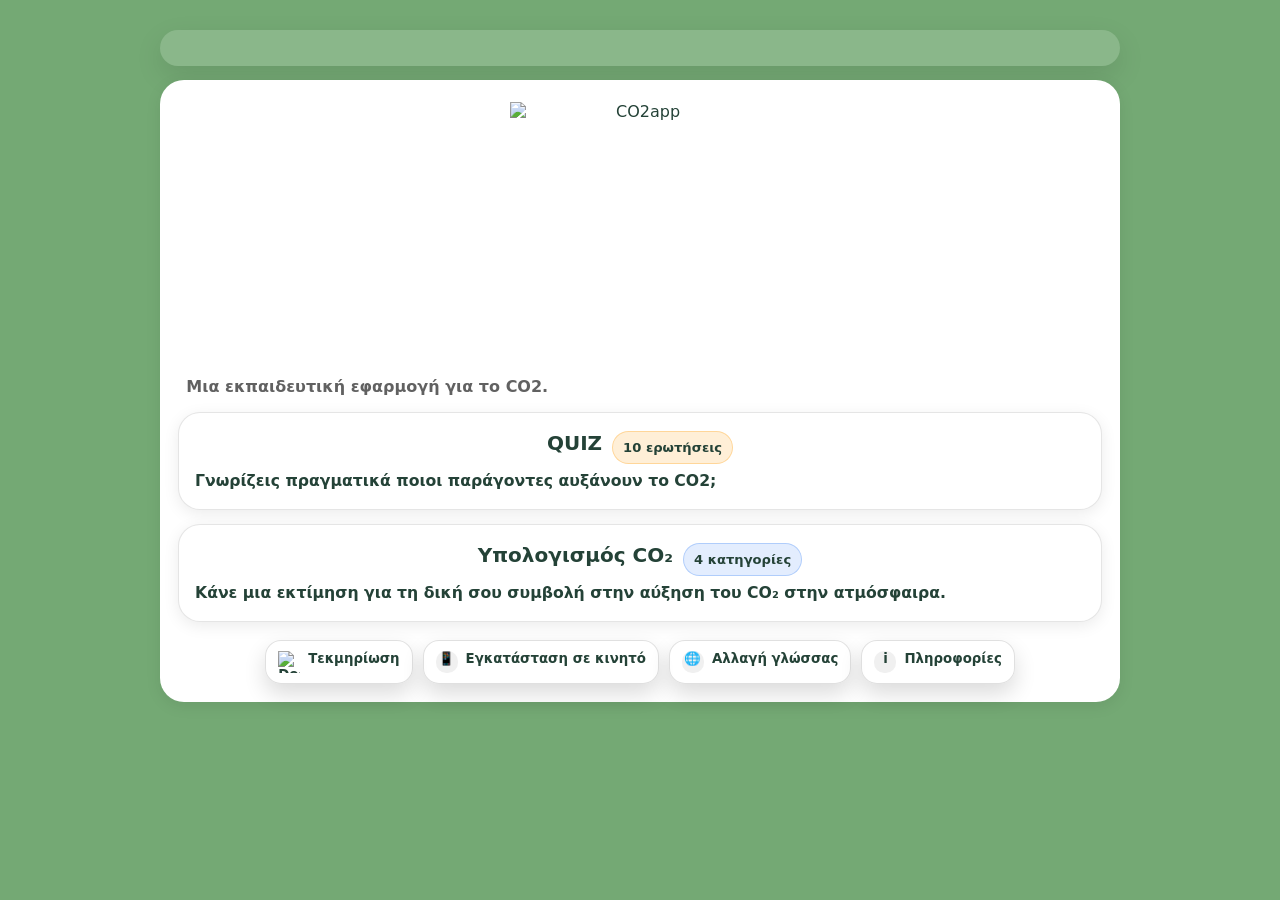
==== index.html @ b7e85bab "v2.16" ====
<!DOCTYPE html>

<html lang="el">
<head>
<meta charset="utf-8"/>
<meta content="width=device-width, initial-scale=1" name="viewport"/>
<title>CO2-app</title>
<link href="./manifest.webmanifest" rel="manifest"/>
<meta content="#74a974" name="theme-color"/>
<meta content="yes" name="apple-mobile-web-app-capable"/>
<link href="./assets/icons/icon-192.png" rel="apple-touch-icon"/>
<link href="./styles.css?v=16" rel="stylesheet"/>
</head>
<body class="homeNoDrawer">
<div class="container">
<div class="panel" id="mainPanel"><div style="height:12px"></div></div>
<div class="card homeCard centerCard"><div class="homeLogo"><img alt="CO2app" height="260" id="appLogo" src="./assets/logo.png" style="width:min(70vw,260px);max-width:260px;height:auto;display:block;margin:0 auto;" width="260"/></div><div class="homeDesc" id="homeDesc"></div><button class="homePrimary" id="btnQuiz"><div class="homePrimaryTitle"><span id="homeQuizTitle"></span><span class="badge orange" id="homeQuizBadge"></span></div><div class="homePrimarySub" id="homeQuizSub"></div></button><button class="homePrimary" id="btnFoot"><div class="homePrimaryTitle"><span id="homeFootTitle"></span><span class="badge blue" id="homeFootBadge"></span></div><div class="homePrimarySub" id="homeFootSub"></div></button><div class="homeChips"><button class="homeChip" id="chipDocs"><img alt="Docs" class="homeChipIconImg" height="22" src="./assets/ui/bookN.png" style="width:22px;height:22px;display:block;" width="22"/><span id="chipDocsText"></span></button><button class="homeChip" id="chipInstall"><span class="homeChipIcon">📱</span><span id="chipInstallText"></span></button><button class="homeChip" id="chipLang"><span class="homeChipIcon">🌐</span><span id="chipLangText"></span></button><button class="homeChip" id="chipAbout"><span class="homeChipIcon">i</span><span id="chipAboutText"></span></button></div></div>
</div>
<script src="./js/common.js?v=16"></script>
<script src="./js/menu.js?v=16"></script>
<script>
  const lang = getLang();

  const T = {
    el: {
      desc: "Μια εκπαιδευτική εφαρμογή για το CO2.",
      quizTitle: "QUIZ",
      quizSub: "Γνωρίζεις πραγματικά ποιοι παράγοντες αυξάνουν το CO2;",
      quizBadge: "10 ερωτήσεις",
      footTitle: "Υπολογισμός CO₂",
      footSub: "Κάνε μια εκτίμηση για τη δική σου συμβολή στην αύξηση του CO₂ στην ατμόσφαιρα.",
      footBadge: "4 κατηγορίες",
      docs: "Τεκμηρίωση",
      lang: "Αλλαγή γλώσσας",
      about: "Πληροφορίες",
      install: "Εγκατάσταση σε κινητό"
    },
    en: {
      desc: "An educational app about CO₂ and climate, featuring a knowledge quiz and a carbon footprint calculator.",
      quizTitle: "QUIZ",
      quizSub: "Do you really know what rising CO₂ means and how it affects the climate?",
      quizBadge: "10 questions",
      footTitle: "CO₂ Calculator",
      footSub: "Estimate your own contribution to the rise of CO₂ in the atmosphere.",
      footBadge: "4 categories",
      docs: "Documentation",
      lang: "Switch language",
      about: "About",
      install: "Install on phone"
    }
  }[lang];

  document.getElementById("homeDesc").textContent = T.desc;
  document.getElementById("homeQuizTitle").textContent = T.quizTitle;
  document.getElementById("homeQuizSub").textContent = T.quizSub;
  document.getElementById("homeQuizBadge").textContent = T.quizBadge;

  document.getElementById("homeFootTitle").textContent = T.footTitle;
  document.getElementById("homeFootSub").textContent = T.footSub;
  document.getElementById("homeFootBadge").textContent = T.footBadge;

  document.getElementById("chipDocsText").textContent = T.docs;
  document.getElementById("chipInstallText").textContent = T.install;
  document.getElementById("chipLangText").textContent = T.lang;
  document.getElementById("chipAboutText").textContent = T.about;

  document.getElementById("btnQuiz").addEventListener("click", ()=>go("./pages/quiz.html"));
  document.getElementById("btnFoot").addEventListener("click", ()=>go("./pages/footprint.html"));

  document.getElementById("chipDocs").addEventListener("click", ()=>go("./pages/info.html"));
  document.getElementById("chipInstall").addEventListener("click", ()=>go("./pages/install.html"));
  document.getElementById("chipAbout").addEventListener("click", ()=>go("./pages/about.html"));
  document.getElementById("chipLang").addEventListener("click", ()=>{
    const next = (lang === "el") ? "en" : "el";
    setLang(next);
    location.reload();
  });

  if ("serviceWorker" in navigator) {
    window.addEventListener("load", () => navigator.serviceWorker.register("./service-worker.js"));
  }
</script>
<div aria-hidden="true" class="drawerBackdrop" id="drawerBackdrop"></div>
<nav aria-hidden="true" class="drawer" id="drawer">
<div class="drawerHeader">
<div class="drawerTitle">CO2app</div>
<button aria-label="Close menu" class="iconBtn" id="drawerClose">×</button>
</div>
<div class="drawerSection" id="drawerNav"></div>
<div class="drawerSection" id="drawerLang"></div>
</nav>
</body>
</html>
---- styles.css ----
@font-face{
  font-family:"Comfortaa";
  src:url("./assets/fonts/Comfortaa-SemiBold.ttf") format("truetype");
  font-weight:600;
  font-style:normal;
}
@font-face{
  font-family:"Comfortaa";
  src:url("./assets/fonts/Comfortaa-Bold.ttf") format("truetype");
  font-weight:700;
  font-style:normal;
}
:root{
  --bg:#74a974;
  --bg-dark:#5e9b67;
  --card:#ffffff;
  --text:#244237;
  --muted:#5a6b62;
  --shadow: 0 4px 16px rgba(0,0,0,.08);
  --radius:24px;
  --btn:#ffffff;
  --btnText:#244237;
  --btnShadow: 0 2px 10px rgba(0,0,0,.12);
  --accent:#2f4a31;
  --accent2:#f59e0b;
  --accent3:#3b82f6;
  --accent4:#ef4444;
  --danger: var(--accent4);
}

*{box-sizing:border-box}
html,body{height:100%;margin:0}
body{
  margin:0;
  font-family: system-ui, -apple-system, Segoe UI, Roboto, Arial, sans-serif;
  background: var(--bg);
  color: var(--text);
}

a{color:inherit}
.container{
  width: 100%;
  margin: 0 auto;
  min-height:100%;
  display:flex;
  flex-direction:column;
  align-items:stretch;
  padding: 18px 14px 22px;
  gap: 14px;
}

.topbar{
  width:100%;
  max-width: 980px;
  margin: 0 auto;
  display:flex;
  align-items:stretch;
  justify-content:center;
  padding: 6px 4px;
}

.iconBtn{
  border:none;
  background: rgba(255,255,255,.85);
  width:44px;
  height:44px;
  border-radius: 14px;
  box-shadow: var(--btnShadow);
  display:flex;
  align-items:center;
  justify-content:center;
  cursor:pointer;
}

.card{
  width:100%;
  max-width: 980px;
  margin: 0 auto;
  background: var(--card);
  border-radius: var(--radius);
  box-shadow: var(--shadow);
  padding: 16px 16px;
}

.centerCard{
  display:flex;
  flex-direction:column;
  align-items:stretch;
  gap:14px;
}

.logoBox{
  width: 78%;
  max-width: 360px;
  background:#fff;
  border-radius: 18px;
  padding: 14px;
  display:flex;
  justify-content:center;
  align-items:stretch;
}

.logoBox img{width:100%; height:auto; display:block}

.bigBtn{
  width: 92%;
  max-width: 980px;
  border:none;
  background: #f2f2f2;
  color: var(--text);
  border-radius: 18px;
  padding: 20px 18px;
  font-size: 1.22rem;
  font-weight: 900;
  letter-spacing: .6px;
  box-shadow: var(--btnShadow);
  cursor:pointer;
  text-transform: uppercase;
  min-height: 72px;
}

.bottomRow{
  width:100%;
  max-width: 980px;
  margin: 0 auto;
  display:flex;
  justify-content:center;
  gap: 10px;
  margin-top: 6px;
  margin-left: auto;
  margin-right: auto;
}

.pillBtn{
  border:none;
  background: rgba(255,255,255,.85);
  color: var(--text);
  border-radius: 14px;
  padding: 10px 14px;
  box-shadow: var(--btnShadow);
  cursor:pointer;
  min-width: 60px;
  font-weight: 600;
}

.pillBtn.active{
  background: rgba(47,74,49,.15);
  outline: 2px solid rgba(47,74,49,.25);
}

.statsBar{
  width:100%;
  max-width: 980px;
  margin: 0 auto;
  display:flex;
  justify-content:center;
  gap: 10px;
  padding: 10px 16px;
  background: rgba(255,255,255,.85);
  border-radius: 14px;
  box-shadow: var(--shadow);
  font-size: 1.05rem;
}

.questionText{
  font-size: 1.15rem;
  font-weight: 700;
  margin: 0 0 10px 0;
}

.optionText{
  font-size: 1.06rem;
  line-height: 1.35;
  margin: 10px 0;
  white-space: pre-wrap;
}

.hint{
  margin-top: 8px;
  color: var(--muted);
  font-style: italic;
  font-size: .95rem;
}

.choicesRow{
  width:100%;
  max-width: 980px;
  margin: 0 auto;
  display:flex;
  justify-content:center;
  gap: 14px;
  margin-top: 4px;
  margin-left: auto;
  margin-right: auto;
}

.choicesRow .choiceBtn{
  width: 92px;
  flex: 0 0 auto;
  padding: 12px 0;
  margin-top: 0;
  text-align:center;
}


.choiceBtn{
  width: 78px;
  height: 54px;
  border:none;
  background: rgba(255,255,255,.85);
  border-radius: 14px;
  box-shadow: var(--btnShadow);
  font-size: 1.2rem;
  font-weight: 800;
  cursor:pointer;
}

.modalBackdrop{
  position:fixed;
  inset:0;
  background: rgba(0,0,0,.25);
  display:none;
  align-items:stretch;
  justify-content:center;
  padding: 18px;
}

.modal{
  width: min(560px, 96vw);
  background: #fff;
  border-radius: 22px;
  box-shadow: 0 12px 40px rgba(0,0,0,.25);
  padding: 16px;
}

.modal h3{margin:0 0 8px 0}
.modal .explain{
  max-height: 55vh;
  overflow:auto;
  white-space: pre-wrap;
  line-height: 1.35;
  color: var(--text);
}
.modal .modalActions{
  display:flex;
  justify-content:center;
  margin-top: 10px;
}

.formGrid{
  display:grid;
  grid-template-columns: 1fr;
  gap: 12px;
}

.field{
  display:flex;
  flex-direction:column;
  gap: 6px;
}

label{font-weight: 700}
select, input[type="number"], input[type="range"]{
  width: 100%;
  padding: 10px 12px;
  border-radius: 14px;
  border: 1px solid rgba(0,0,0,.15);
  font-size: 1rem;
  background:#fff;
}

.rangeRow{
  display:flex;
  align-items:stretch;
  gap: 10px;
}

.rangeValue{
  min-width: 64px;
  text-align:right;
  font-variant-numeric: tabular-nums;
}

.kpiRow{
  display:flex;
  flex-wrap: wrap;
  gap: 12px;
  justify-content:center;
  margin-bottom: 12px;
}
.kpi{
  background:#f5f5f5;
  border-radius: 18px;
  box-shadow: var(--shadow);
  padding: 14px 18px;
  min-width: 160px;
  text-align:center;
}
.kpi.eu{border-bottom: 4px solid var(--accent)}
.kpi.user{border-bottom: 4px solid var(--accent2)}
.kpiLabel{color:#666; font-weight:700}
.kpiValue{font-size: 2.1rem; font-weight: 900}
.small{color:#666; font-size: .95rem}

.chartRow{
  display:flex;
  gap:12px;
  flex-wrap: wrap;
  justify-content:space-around;
}
.chartBox{
  width: 32%;
  min-width: 160px;
  background:#fff;
  border-radius: 18px;
  box-shadow: var(--shadow);
  padding: 12px;
}
@media (max-width: 900px){
  .chartBox{width: 48%;}
}
@media (max-width: 600px){
  .chartRow{flex-direction:column;}
  .chartBox{width:100%; min-width:0;}
}

.legend{
  margin-top:10px;
  display:flex;
  flex-direction:column;
  gap: 6px;
}
.legendItem{display:flex; align-items:stretch; gap:8px; font-size:.98rem}
.swatch{width:14px; height:14px; border-radius:4px;}


/* ===== Update 2: Side drawer menu ===== */
.panel{
  width:100%;
  max-width: 560px;
  background: rgba(255,255,255,.16);
  border-radius: 26px;
  padding: 10px 10px 14px;
  box-shadow: 0 10px 28px rgba(0,0,0,.10);
}

.topbarSpacer{ width:44px; height:44px; }

.hamburger{
  display:block;
  width: 18px;
  height: 12px;
  position: relative;
}
.hamburger::before,
.hamburger::after,
.hamburger span{
  content:"";
  position:absolute;
  left:0;
  right:0;
  height:2px;
  background: rgba(36,66,55,.85);
  border-radius:2px;
}
.hamburger::before{top:0}
.hamburger span{top:5px}
.hamburger::after{bottom:0}

.drawerBackdrop{
  position: fixed;
  inset: 0;
  background: rgba(0,0,0,.30);
  display:none;
  z-index: 999;
}

.drawer{
  position: fixed;
  top: 0;
  left: 0;
  height: 100%;
  width: min(320px, 88vw);
  background: #ffffff;
  box-shadow: 14px 0 40px rgba(0,0,0,.22);
  transform: translateX(-105%);
  transition: transform .22s ease;
  z-index: 1000;
  padding: 12px;
  display:flex;
  flex-direction:column;
  gap: 12px;
}

.drawer.open{
  transform: translateX(0);
}

.drawerHeader{
  display:flex;
  align-items:stretch;
  justify-content:center;
  gap: 10px;
}

.drawerTitle{
  font-size: 1.15rem;
  font-weight: 900;
  color: var(--text);
}

.drawerSection{
  display:flex;
  flex-direction:column;
  gap: 8px;
}

.drawerItem{
  display:flex;
  align-items:stretch;
  gap: 10px;
  padding: 10px 12px;
  border-radius: 14px;
  cursor:pointer;
  background: rgba(0,0,0,.03);
  user-select:none;
}

.drawerItem:hover{
  background: rgba(47,74,49,.10);
}

.drawerItem.active{
  background: rgba(47,74,49,.14);
  outline: 2px solid rgba(47,74,49,.18);
}

.drawerIcon{
  width: 28px;
  height: 28px;
  border-radius: 10px;
  background: rgba(47,74,49,.10);
  display:flex;
  align-items:stretch;
  justify-content:center;
  font-weight: 900;
  color: var(--accent);
  overflow:hidden;
}

.drawerIcon img{width:26px; height:26px; object-fit:contain; display:block;}
.drawerText{ font-weight: 800; color: var(--text); }

/* Quiz: avoid "choking" text inside buttons (especially restart / long lines) */
.choiceBtn{
  white-space: normal !important;
  line-height: 1.2;
  height: auto;
  min-height: 54px;
  padding-top: 14px;
  padding-bottom: 14px;
}

#opt1, #opt2, #opt3{
  white-space: normal;
}


/* Two items on the same line (stacks on small screens) */
.row2{display:flex; gap:12px; flex-wrap:wrap; align-items:flex-start;}
.row2 > .field{flex:1 1 260px;}
.row2 > .checkRow{min-width:0; flex:1 1 260px;}
/* Prevent selects/inputs from forcing overflow in flex rows */
.row2 .field{min-width:0;}

/* Category card header with KPI */
.cardHeader{display:flex; align-items:stretch; justify-content:space-between; gap:12px; margin:0 0 10px 0;}
.catKpi{background:#fff; border:1px solid rgba(49,78,78,.18); border-bottom:4px solid var(--accent); box-shadow: var(--shadow); border-radius:999px; padding:8px 12px; font-weight:800; font-size:1.05rem; white-space:nowrap;}

/* Horizontal carousel (mobile) */
.cardsCarousel{display:block;}
.cardsCarousel > .card{margin-bottom:18px;}
.cardsCarousel > .card:last-child{margin-bottom:0;}

@media (max-width: 700px){
  .cardsCarousel{display:flex; gap:14px; overflow-x:auto; scroll-snap-type:x mandatory; scroll-padding:14px; -webkit-overflow-scrolling:touch; padding:0 14px 4px;}
  .cardsCarousel > .card{flex:0 0 calc(100% - 28px); max-width:calc(100% - 28px); scroll-snap-align:start;}
  /* Hide desktop top navigation buttons on phones, keep stepper */
  .footNavRow{display:none !important;}
  #mobileStepper{display:flex !important;}
  .row2{flex-wrap:wrap;}
  .row2 > .checkRow{width:100%; justify-content:flex-start; padding-bottom:0;}
}
.checkLine{display:flex; align-items:stretch; gap:10px; font-weight:700; padding:10px 12px; border:1px solid rgba(0,0,0,.15); border-radius:14px; background:#fff;}
.checkLine input{width:auto;}
/* Compact inline checkbox row (used in transport: "Μετακινούμαι μόνος") */
.checkRow{display:flex; align-items:stretch; gap:8px; font-weight:700; padding:8px 10px; border:1px solid rgba(0,0,0,.15); border-radius:14px; background:#fff; white-space:nowrap;}
.checkRow input{width:auto;}
.fixedLine{display:flex; justify-content:space-between; align-items:stretch; gap:10px; padding:10px 12px; border:1px solid rgba(0,0,0,.15); border-radius:14px; background:#fff;}
@media (max-width: 600px){
  .row2{flex-direction:column; align-items:stretch;}
  .checkLine{padding:10px 12px;}
}


/* Menu: quiz score badge */
.quizBadge{ margin-left: 10px; color: var(--accent2); font-weight: 900; }

/* Home: larger primary buttons */
.heroBtn{
  font-size: 1.25rem;
  padding: 18px 18px;
  min-height: 64px;
}
@media (max-width: 600px){
  .heroBtn{font-size: 1.2rem; min-height: 62px;}
}

/* Quiz: keep everything inside a single framed card */
.quizShell{
  padding: 16px;
  display: flex;
  flex-direction: column;
  gap: 14px;
}
.quizShell .statsBar{
  margin: 0;
  border-radius: 16px;
}
.quizShell .quizCard{
  margin: 0;
}
.quizShell .choicesRow{
  margin-top: 0;
}


/* Home redesign */
body.homeNoDrawer #menuBtn,
body.homeNoDrawer #drawer,
body.homeNoDrawer #drawerBackdrop{
  display:none !important;
}

.homeCard{
  padding: 18px;
  display:flex;
  flex-direction:column;
  align-items:stretch;
  gap: 14px;
  text-align:center;
}
.homeLogo{
  width: min(320px, 78vw);
  margin: 4px auto 0;
  align-self: center;
}
.homeLogo img{
  width:100%;
  height:auto;
  display:block;
}
.homeDesc{
  font-weight: 600;
  color: rgba(0,0,0,.62);
  line-height: 1.35;
  max-width: 34ch;
}

.homePrimary{
  width:100%;
  border: 1px solid rgba(0,0,0,.10);
  background: #fff;
  border-radius: 22px;
  box-shadow: 0 4px 16px rgba(0,0,0,.08);
  padding: 18px 16px;
  text-align:left;
}
.homePrimaryTitle{
  font-size: 1.25rem;
  font-weight: 700;
  display:flex;
  align-items:stretch;
  justify-content:center;
  gap: 10px;
}
.homePrimarySub{
  margin-top: 6px;
  font-size: .98rem;
  font-weight: 600;
  color: rgba(0,0,0,.60);
  line-height: 1.35;
}
.badge{
  font-size: .82rem;
  font-weight: 700;
  padding: 8px 10px;
  border-radius: 999px;
  border: 1px solid rgba(0,0,0,.12);
  background: rgba(255,255,255,.7);
}
.badge.orange{ color:#9a4b00; background: rgba(255,167,38,.18); border-color: rgba(255,167,38,.35); }
.badge.blue{ color:#0b4aa8; background: rgba(59,130,246,.14); border-color: rgba(59,130,246,.30); }

.homeChips{
  width:100%;
  display:flex;
  gap:10px;
  justify-content:center;
  flex-wrap:wrap;
  margin-top: 4px;
}
.homeChip{
  display:inline-flex;
  align-items:stretch;
  gap:8px;
  border: 1px solid rgba(0,0,0,.12);
  background: rgba(255,255,255,.75);
  border-radius: 16px;
  padding: 10px 12px;
  font-weight: 700;
  cursor: default;
  box-shadow: 0 10px 22px rgba(0,0,0,.14);
}
.homeChip:active{transform:translateY(1px); box-shadow:0 7px 16px rgba(0,0,0,.16);} 
.homeChipIconImg{
  width: 20px;
  height: 20px;
  display:block;
}
.homeChipIcon{
  width:22px;
  height:22px;
  border-radius: 10px;
  display:inline-flex;
  align-items:stretch;
  justify-content:center;
  font-weight: 900;
  background: rgba(0,0,0,.06);
}
@media (max-width: 420px){
  .homePrimaryTitle{ font-size: 1.15rem; }
  .homePrimarySub{ font-size: .95rem; }
}



/* === Typography: Comfortaa only for menus + headings + key UI (not for quiz Q/A bodies) === */
:root{
  --uiFont:"Comfortaa", system-ui, -apple-system, "Segoe UI", Roboto, Arial, sans-serif;
  --bodyFont: system-ui, -apple-system, "Segoe UI", Roboto, Arial, sans-serif;
}
body{ font-family: var(--bodyFont); }

/* Menu */
.drawerTitle, .drawerText{ font-family: var(--uiFont); }

/* Headings across the app */
h1, h2, h3, .homePrimaryTitle, .homePrimarySub, .homeChip, .statsBar{
  font-family: var(--uiFont);
}

/* Footprint: titles (h2/h3) are already Comfortaa; body remains default. */

/* Desktop width: slightly wider column */
@media (min-width: 900px){
  .card{ max-width: 640px; }
  .topbar{ max-width: 640px; }
}

/* Footprint horizontal section chips (desktop) */
.footNavRow{
  width:100%;
  max-width: 980px;
  margin: 0 auto;
  display:flex;
  gap:10px;
  flex-wrap:wrap;
  justify-content:center;
}
@media (min-width: 900px){
  .footNavRow{ max-width: 640px; justify-content:center; }
}
.footNavBtn{
  flex:1;
  min-width: 140px;
  border:none;
  border-radius: 16px;
  padding: 12px 12px;
  background: rgba(255,255,255,.92);
  box-shadow: 0 6px 18px rgba(0,0,0,.08);
  font-family: var(--uiFont);
  font-weight: 700;
  cursor:pointer;
}
.footNavBtn:active{ transform: translateY(1px); }

/* === Quiz typography refinements === */
.questionText{
  font-family: var(--bodyFont) !important;
  font-weight: 700; /* Bold question */
}
.optionText{
  font-family: var(--bodyFont) !important;
  font-weight: 500; /* normal-ish for answers */
  line-height: 1.35;
}
.optLetter{
  font-family: var(--uiFont);
  font-weight: 700;
  margin-right: 10px;
  display:inline-block;
  min-width: 26px;
}
.optAns{
  font-family: var(--bodyFont);
  font-weight: 500;
}

/* A/B/Γ buttons stay Comfortaa */
.choiceBtn{
  font-family: var(--uiFont) !important;
  font-weight: 700;
}

/* Correct / wrong styling (temporary colors) */
.optionText.answerCorrect .optAns{
  font-weight: 700;
  color: var(--accent);
}
.optionText.answerWrong .optAns{
  font-weight: 700;
  color: var(--danger);
}


/* === iOS color fixes for buttons/selects (prevent default blue text) === */
button, .choiceBtn, .optLetter{
  color: var(--text);
  -webkit-text-fill-color: var(--text);
}
select, input[type="number"], input[type="range"]{
  color: var(--text);
  -webkit-text-fill-color: var(--text);
}
select option{
  color: var(--text);
}

/* Keep correct/wrong overrides stronger */
.optionText.answerCorrect .optAns{
  -webkit-text-fill-color: var(--accent);
}
.optionText.answerWrong .optAns{
  -webkit-text-fill-color: var(--danger);
}

/* Info/About slightly wider on desktop */
@media (min-width: 900px){
  .infoWide .card{ max-width: 760px; }
  .infoWide .topbar{ max-width: 760px; }
}


/* Dashboard (donut charts) */
.pageTitle{
  margin: 0 0 14px;
  font-size: 28px;
  line-height: 1.15;
}
.sectionTitle{
  margin: 0 0 8px;
  font-size: 22px;
  text-align: center;
}
.chartCard{padding-top: 18px;}
.chartWrap{
  display:flex;
  justify-content:center;
  align-items:stretch;
  padding: 6px 0 2px;
  width: 100%;
  height: 280px;
}

@media (min-width: 900px){
  .chartWrap{ height: 300px; }
}

/* KPI boxes (compatible with older .kpi styles) */
.kpiBox{
  background:#f5f5f5;
  border-radius: 18px;
  box-shadow: var(--shadow);
  padding: 14px 18px;
  min-width: 170px;
  text-align:center;
}
.kpiBox.kpiEu{border-bottom: 4px solid var(--accent)}
.kpiBox.kpiUser{border-bottom: 4px solid var(--accent2)}
.kpiUnit{color:#666; font-size: 1.05rem; font-weight:700; margin-left: 6px;}

/* Donut labels */
.donutLabel{
  font-size: 14px;
  font-weight: 800;
  fill: #2b2b2b;
}
.donutValue{
  font-size: 14px;
  font-weight: 900;
  fill: #2b2b2b;
}
.donutLeader{
  stroke: rgba(0,0,0,.25);
  stroke-width: 2;
  fill: none;
}

@media (min-width: 980px){
  .container{max-width: 780px;}
  .pageTitle{font-size: 32px;}
}


/* ===== Update 16: Desktop centering + wider pages + dashboard charts row ===== */

/* Keep container full width (avoid narrow max-width rules on desktop) */
.container{ max-width: none !important; }

/* Constrain main blocks so centering actually works on wide screens */
.card, .panel, .topbar, .footNavRow, .homePrimary, .quizShell, .homeCard{
  width: 100%;
  max-width: 980px;
  margin-left: auto;
  margin-right: auto;
}

@media (min-width: 900px){
  .container{ padding-top: 30px; }

  .card, .panel, .topbar, .footNavRow, .homePrimary, .quizShell, .homeCard{
    max-width: 960px;
  }

  .homeLogo{ max-width: 400px !important; }
}

/* Dashboard charts: stack on mobile, single row on desktop */
.chartRow{
  display:flex;
  flex-direction: column;
  gap: 24px;
  align-items: center;
  width: 100%;
}

@media (min-width: 900px){
  .chartRow{
    flex-direction: row;
    flex-wrap: nowrap;
    justify-content: space-between;
    align-items: flex-start;
  }
  .chartBox{
    width: 32%;
    min-width: 0;
  }
}

/* Donut SVG: allow leader lines/labels to extend */
.chartWrap svg{
  overflow: visible;
}


/* ===== Update 17: Fix centering of Quiz buttons & Dashboard actions + clearer answer colors ===== */

/* Center narrow rows inside wide cards */
.choicesRow,
.bottomRow{
  max-width: 100%;
  margin-left: auto;
  margin-right: auto;
  justify-content: center;
}

/* Quiz choice buttons: compact by default, wide only for Restart */
.choiceBtn{
  display: inline-flex;
  align-items: center;
  justify-content: center;
  width: 78px;
  height: 54px;
  padding: 0;
  white-space: nowrap;
}

.choiceBtn.choiceWide{
  width: 100%;
  max-width: 980px;
  height: auto;
  padding: 14px 16px;
  white-space: normal;
  line-height: 1.2;
}

/* Make A/B/Γ badge inside answers look centered */
.optLetter{
  display: inline-flex;
  align-items: center;
  justify-content: center;
  width: 28px;
  height: 28px;
  border-radius: 10px;
  background: rgba(0,0,0,.06);
  margin-right: 10px;
}

/* Stronger feedback: highlight the correct option (light green) and the chosen wrong option (light red) */
.optionText{
  padding: 12px 12px;
  border-radius: 14px;
  border: 1px solid transparent;
  transition: background .15s ease, border-color .15s ease;
}

.optionText.answerCorrect{
  background: rgba(116,169,116,.25);
  border-color: rgba(47,74,49,.35);
}

.optionText.answerWrong{
  background: rgba(239,68,68,.14);
  border-color: rgba(239,68,68,.35);
}

/* Keep text colors explicit (also for iOS) */
.optionText.answerCorrect .optAns{
  color: var(--accent);
  -webkit-text-fill-color: var(--accent);
  font-weight: 700;
}
.optionText.answerWrong .optAns{
  color: var(--danger);
  -webkit-text-fill-color: var(--danger);
  font-weight: 700;
}
.optionText.answerCorrect .optLetter{
  color: var(--accent);
  -webkit-text-fill-color: var(--accent);
}
.optionText.answerWrong .optLetter{
  color: var(--danger);
  -webkit-text-fill-color: var(--danger);
}

/* Dashboard: center chart boxes and keep titles aligned */
.chartBox{
  display: flex;
  flex-direction: column;
  align-items: center;
  text-align: center;
}
.chartWrap{
  width: 100%;
  display: flex;
  justify-content: center;
}


/* --- Install on phone page --- */
.muted{ color: var(--muted); }

.installQrWrap{
  width:100%;
  display:flex;
  justify-content:center;
  margin: 6px 0 6px;
}
.installQr{
  width: min(320px, 82vw);
  height:auto;
  display:block;
  border-radius: 18px;
  background:#fff;
  box-shadow: var(--shadow);
}

.installColumns{
  display:flex;
  flex-direction:column;
  gap: 14px;
}
.installSection{ width:100%; }
.installList{
  margin: 0;
  padding-left: 1.15rem;
  line-height: 1.35;
}
.installList li{ margin: 6px 0; }

@media (min-width: 900px){
  .installColumns{
    flex-direction: row;
    gap: 18px;
    align-items:flex-start;
  }
  .installSection{ flex:1; }
  .installQr{ width: 300px; }
}


/* Quiz stats pills */
.statPill{padding:8px 12px; border-radius:999px; background: rgba(255,255,255,.92); box-shadow: var(--btnShadow); font-family: var(--uiFont); font-weight: 800; min-width: 140px; text-align:center;}

/* Quiz navigation (review) */
.quizNavTop{
  width:100%;
  max-width: 980px;
  margin: 0 auto;
  display:flex;
  align-items:stretch;
  justify-content:center;
  gap: 12px;
  margin-left:auto;
  margin-right:auto;
}
.quizNavMid{
  font-family: var(--uiFont);
  font-weight: 800;
  opacity: .75;
}
.quizNavBtn{
  min-width: 64px;
}
.quizNavBtn:disabled{
  opacity: .45;
  cursor: default;
}

/* Correct/Wrong highlighting (only correct option + user's wrong choice) */
.optionText.answerCorrect{
  background: rgba(47,74,49,.14);
  border-color: rgba(47,74,49,.30);
}
.optionText.answerWrong{
  background: rgba(239,68,68,.14);
  border-color: rgba(239,68,68,.30);
}
.optionText.answerChosen{
  outline: 2px solid rgba(0,0,0,.08);
}

/* Inline explanation card (turns into bottom sheet on mobile) */
.answerCard{
  width:100%;
  max-width: 980px;
  margin-left:auto;
  margin-right:auto;
  background: rgba(255,255,255,.95);
  border-radius: 18px;
  box-shadow: 0 10px 26px rgba(0,0,0,.14);
  padding: 14px 14px 12px;
}
.answerHead{
  display:flex;
  align-items:stretch;
  justify-content:space-between;
  gap: 10px;
  margin-bottom: 8px;
}
.answerTitle{
  font-family: var(--uiFont);
  font-weight: 900;
}
.answerClose{
  width:38px;
  height:38px;
  border-radius: 14px;
}
@media (max-width: 760px){
  .answerCard{
    position: fixed;
    left: 50%;
    transform: translateX(-50%);
    bottom: 12px;
    width: min(520px, calc(100% - 28px));
    max-height: 38vh;
    overflow:auto;
    z-index: 50;
  }
  body.answerOpen{ padding-bottom: 42vh; }
}


/* === Footprint: chip KPI + mobile stepper === */
.chipTitle{ font-family: var(--uiFont); font-weight: 800; }
.chipKpi{ margin-top: 4px; font-size: .86rem; opacity: .75; font-weight: 800; }

.mobileStepper{
  width: 100%;
  margin-top: 10px;
  display: flex;
  align-items: center;
  justify-content: space-between;
  gap: 10px;
}
.mobileStepper .pillBtn{
  min-width: 56px;
  font-size: 1.25rem;
  line-height: 1;
}
.stepInfo{
  flex: 1;
  text-align: center;
}
.stepTitle{
  font-family: var(--uiFont);
  font-weight: 900;
}
.stepKpi{
  margin-top: 2px;
  font-weight: 800;
  opacity: .75;
}

@media (max-width: 760px){
  /* On phones/tablets we use the stepper instead of the chips row */
  #cardNav .footNavRow{ display: none; }
}

/* === Drawer footer language row (fix mobile layout on all pages) === */
.drawerFooter{
  display:flex;
  align-items:stretch;
  justify-content:space-between;
  gap:10px;
}
.drawerFooter .version{ opacity:.75; font-weight:700; }
.drawerLang{
  display:flex;
  gap:10px;
  align-items:stretch;
}
.drawerLang .pillBtn{
  min-width: 64px;
  -webkit-text-fill-color: var(--text);
}


@media (max-width: 420px){
  .drawerFooter{ justify-content:center; flex-wrap:wrap; }
  .drawerLang{ width:100%; justify-content:space-between; }
}


/* Range controls (mobile-friendly) */
.rangeInput{width:100%;}
.rangeTicks4{display:flex; justify-content:space-between; font-size:12px; opacity:0.8; margin-top:4px;}
.rangeLabel{margin-top:6px; font-size:13px; line-height:1.35; opacity:0.9;}

.chartCard .pageTitle{margin-bottom:14px;}

.sectionTitle{margin-bottom:10px;}
.chartRow{margin-top:8px;}
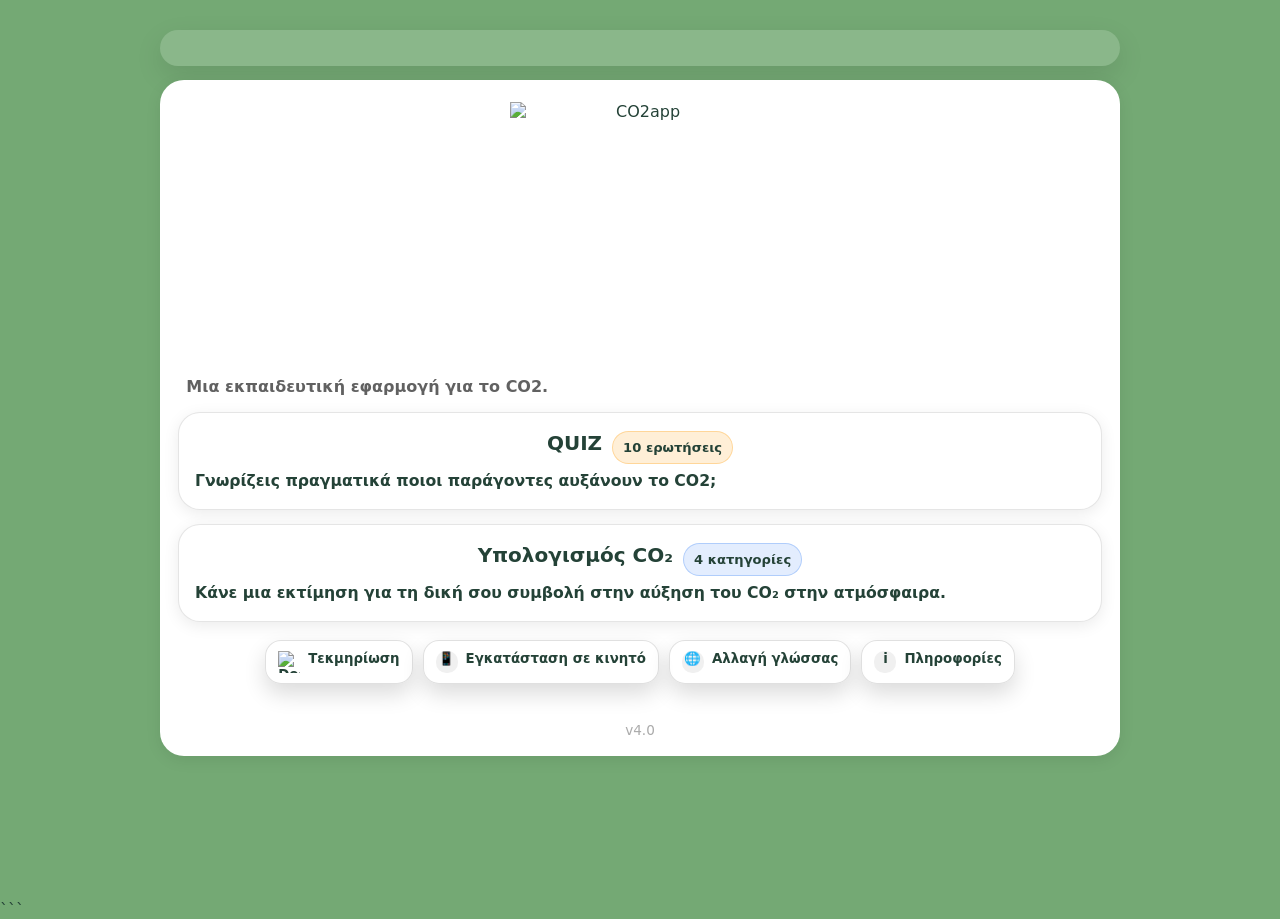
==== commit 076e9dbb: "version 4" ====
--- a/index.html
+++ b/index.html
@@ -1,93 +1,151 @@
-<!DOCTYPE html>
-
-<html lang="el">
-<head>
-<meta charset="utf-8"/>
-<meta content="width=device-width, initial-scale=1" name="viewport"/>
-<title>CO2-app</title>
-<link href="./manifest.webmanifest" rel="manifest"/>
-<meta content="#74a974" name="theme-color"/>
-<meta content="yes" name="apple-mobile-web-app-capable"/>
-<link href="./assets/icons/icon-192.png" rel="apple-touch-icon"/>
-<link href="./styles.css?v=16" rel="stylesheet"/>
-</head>
-<body class="homeNoDrawer">
-<div class="container">
-<div class="panel" id="mainPanel"><div style="height:12px"></div></div>
-<div class="card homeCard centerCard"><div class="homeLogo"><img alt="CO2app" height="260" id="appLogo" src="./assets/logo.png" style="width:min(70vw,260px);max-width:260px;height:auto;display:block;margin:0 auto;" width="260"/></div><div class="homeDesc" id="homeDesc"></div><button class="homePrimary" id="btnQuiz"><div class="homePrimaryTitle"><span id="homeQuizTitle"></span><span class="badge orange" id="homeQuizBadge"></span></div><div class="homePrimarySub" id="homeQuizSub"></div></button><button class="homePrimary" id="btnFoot"><div class="homePrimaryTitle"><span id="homeFootTitle"></span><span class="badge blue" id="homeFootBadge"></span></div><div class="homePrimarySub" id="homeFootSub"></div></button><div class="homeChips"><button class="homeChip" id="chipDocs"><img alt="Docs" class="homeChipIconImg" height="22" src="./assets/ui/bookN.png" style="width:22px;height:22px;display:block;" width="22"/><span id="chipDocsText"></span></button><button class="homeChip" id="chipInstall"><span class="homeChipIcon">📱</span><span id="chipInstallText"></span></button><button class="homeChip" id="chipLang"><span class="homeChipIcon">🌐</span><span id="chipLangText"></span></button><button class="homeChip" id="chipAbout"><span class="homeChipIcon">i</span><span id="chipAboutText"></span></button></div></div>
-</div>
-<script src="./js/common.js?v=16"></script>
-<script src="./js/menu.js?v=16"></script>
-<script>
-  const lang = getLang();
-
-  const T = {
-    el: {
-      desc: "Μια εκπαιδευτική εφαρμογή για το CO2.",
-      quizTitle: "QUIZ",
-      quizSub: "Γνωρίζεις πραγματικά ποιοι παράγοντες αυξάνουν το CO2;",
-      quizBadge: "10 ερωτήσεις",
-      footTitle: "Υπολογισμός CO₂",
-      footSub: "Κάνε μια εκτίμηση για τη δική σου συμβολή στην αύξηση του CO₂ στην ατμόσφαιρα.",
-      footBadge: "4 κατηγορίες",
-      docs: "Τεκμηρίωση",
-      lang: "Αλλαγή γλώσσας",
-      about: "Πληροφορίες",
-      install: "Εγκατάσταση σε κινητό"
-    },
-    en: {
-      desc: "An educational app about CO₂ and climate, featuring a knowledge quiz and a carbon footprint calculator.",
-      quizTitle: "QUIZ",
-      quizSub: "Do you really know what rising CO₂ means and how it affects the climate?",
-      quizBadge: "10 questions",
-      footTitle: "CO₂ Calculator",
-      footSub: "Estimate your own contribution to the rise of CO₂ in the atmosphere.",
-      footBadge: "4 categories",
-      docs: "Documentation",
-      lang: "Switch language",
-      about: "About",
-      install: "Install on phone"
-    }
-  }[lang];
-
-  document.getElementById("homeDesc").textContent = T.desc;
-  document.getElementById("homeQuizTitle").textContent = T.quizTitle;
-  document.getElementById("homeQuizSub").textContent = T.quizSub;
-  document.getElementById("homeQuizBadge").textContent = T.quizBadge;
-
-  document.getElementById("homeFootTitle").textContent = T.footTitle;
-  document.getElementById("homeFootSub").textContent = T.footSub;
-  document.getElementById("homeFootBadge").textContent = T.footBadge;
-
-  document.getElementById("chipDocsText").textContent = T.docs;
-  document.getElementById("chipInstallText").textContent = T.install;
-  document.getElementById("chipLangText").textContent = T.lang;
-  document.getElementById("chipAboutText").textContent = T.about;
-
-  document.getElementById("btnQuiz").addEventListener("click", ()=>go("./pages/quiz.html"));
-  document.getElementById("btnFoot").addEventListener("click", ()=>go("./pages/footprint.html"));
-
-  document.getElementById("chipDocs").addEventListener("click", ()=>go("./pages/info.html"));
-  document.getElementById("chipInstall").addEventListener("click", ()=>go("./pages/install.html"));
-  document.getElementById("chipAbout").addEventListener("click", ()=>go("./pages/about.html"));
-  document.getElementById("chipLang").addEventListener("click", ()=>{
-    const next = (lang === "el") ? "en" : "el";
-    setLang(next);
-    location.reload();
-  });
-
-  if ("serviceWorker" in navigator) {
-    window.addEventListener("load", () => navigator.serviceWorker.register("./service-worker.js"));
-  }
-</script>
-<div aria-hidden="true" class="drawerBackdrop" id="drawerBackdrop"></div>
-<nav aria-hidden="true" class="drawer" id="drawer">
-<div class="drawerHeader">
-<div class="drawerTitle">CO2app</div>
-<button aria-label="Close menu" class="iconBtn" id="drawerClose">×</button>
-</div>
-<div class="drawerSection" id="drawerNav"></div>
-<div class="drawerSection" id="drawerLang"></div>
-</nav>
-</body>
-</html>
+<!DOCTYPE html>
+<html lang="el">
+<head>
+  <meta charset="utf-8"/>
+  <meta content="width=device-width, initial-scale=1" name="viewport"/>
+  <title>CO2-app</title>
+  <link href="./manifest.webmanifest" rel="manifest"/>
+  <meta content="#74a974" name="theme-color"/>
+  <meta content="yes" name="apple-mobile-web-app-capable"/>
+  <link href="./assets/icons/icon-192.png" rel="apple-touch-icon"/>
+  <link href="./styles.css?v=20" rel="stylesheet"/>
+</head>
+<body class="homeNoDrawer">
+  <div class="container">
+    <div class="panel" id="mainPanel">
+      <div style="height:12px"></div>
+    </div>
+    
+    <div class="card homeCard centerCard">
+      <div class="homeLogo">
+        <img alt="CO2app" height="260" id="appLogo" src="./assets/logo.png" style="width:min(70vw,260px);max-width:260px;height:auto;display:block;margin:0 auto;" width="260"/>
+      </div>
+      <div class="homeDesc" id="homeDesc"></div>
+      
+      <button class="homePrimary" id="btnQuiz">
+        <div class="homePrimaryTitle">
+          <span id="homeQuizTitle"></span>
+          <span class="badge orange" id="homeQuizBadge"></span>
+        </div>
+        <div class="homePrimarySub" id="homeQuizSub"></div>
+      </button>
+      
+      <button class="homePrimary" id="btnFoot">
+        <div class="homePrimaryTitle">
+          <span id="homeFootTitle"></span>
+          <span class="badge blue" id="homeFootBadge"></span>
+        </div>
+        <div class="homePrimarySub" id="homeFootSub"></div>
+      </button>
+      
+      <div class="homeChips">
+        <button class="homeChip" id="chipDocs">
+          <img alt="Docs" class="homeChipIconImg" height="22" src="./assets/ui/bookN.png" style="width:22px;height:22px;display:block;" width="22"/>
+          <span id="chipDocsText"></span>
+        </button>
+        <button class="homeChip" id="chipInstall">
+          <span class="homeChipIcon">📱</span>
+          <span id="chipInstallText"></span>
+        </button>
+        <button class="homeChip" id="chipLang">
+          <span class="homeChipIcon">🌐</span>
+          <span id="chipLangText"></span>
+        </button>
+        <button class="homeChip" id="chipAbout">
+          <span class="homeChipIcon">i</span>
+          <span id="chipAboutText"></span>
+        </button>
+      </div>
+
+      <div style="text-align:center; font-size:0.85rem; color:#888; margin-top:1.5rem; opacity:0.7;">
+        v4.0
+      </div>
+
+    </div>
+  </div>
+
+  <script src="./js/common.js?v=20"></script>
+  <script src="./js/menu.js?v=20"></script>
+  <script>
+    const lang = getLang();
+
+    const T = {
+      el: {
+        desc: "Μια εκπαιδευτική εφαρμογή για το CO2.",
+        quizTitle: "QUIZ",
+        quizSub: "Γνωρίζεις πραγματικά ποιοι παράγοντες αυξάνουν το CO2;",
+        quizBadge: "10 ερωτήσεις",
+        footTitle: "Υπολογισμός CO₂",
+        footSub: "Κάνε μια εκτίμηση για τη δική σου συμβολή στην αύξηση του CO₂ στην ατμόσφαιρα.",
+        footBadge: "4 κατηγορίες",
+        docs: "Τεκμηρίωση",
+        lang: "Αλλαγή γλώσσας",
+        about: "Πληροφορίες",
+        install: "Εγκατάσταση σε κινητό"
+      },
+      en: {
+        desc: "An educational app about CO₂ and climate, featuring a knowledge quiz and a carbon footprint calculator.",
+        quizTitle: "QUIZ",
+        quizSub: "Do you really know what rising CO₂ means and how it affects the climate?",
+        quizBadge: "10 questions",
+        footTitle: "CO₂ Calculator",
+        footSub: "Estimate your own contribution to the rise of CO₂ in the atmosphere.",
+        footBadge: "4 categories",
+        docs: "Documentation",
+        lang: "Switch language",
+        about: "About",
+        install: "Install on phone"
+      }
+    }[lang];
+
+    document.getElementById("homeDesc").textContent = T.desc;
+    document.getElementById("homeQuizTitle").textContent = T.quizTitle;
+    document.getElementById("homeQuizSub").textContent = T.quizSub;
+    document.getElementById("homeQuizBadge").textContent = T.quizBadge;
+
+    document.getElementById("homeFootTitle").textContent = T.footTitle;
+    document.getElementById("homeFootSub").textContent = T.footSub;
+    document.getElementById("homeFootBadge").textContent = T.footBadge;
+
+    document.getElementById("chipDocsText").textContent = T.docs;
+    document.getElementById("chipInstallText").textContent = T.install;
+    document.getElementById("chipLangText").textContent = T.lang;
+    document.getElementById("chipAboutText").textContent = T.about;
+
+    // Πλοήγηση
+    document.getElementById("btnQuiz").addEventListener("click", ()=>go("./pages/quiz.html"));
+    document.getElementById("btnFoot").addEventListener("click", ()=>go("./pages/footprint.html"));
+
+    // ΔΙΟΡΘΩΣΗ: Το Docs πάει στο model.html
+    document.getElementById("chipDocs").addEventListener("click", ()=>go("./pages/model.html"));
+    
+    document.getElementById("chipInstall").addEventListener("click", ()=>go("./pages/install.html"));
+    
+    // ΔΙΟΡΘΩΣΗ: Το About πάει πλέον στο info.html
+    document.getElementById("chipAbout").addEventListener("click", ()=>go("./pages/info.html"));
+    
+    document.getElementById("chipLang").addEventListener("click", ()=>{
+      const next = (lang === "el") ? "en" : "el";
+      setLang(next);
+      location.reload();
+    });
+
+    if ("serviceWorker" in navigator) {
+      window.addEventListener("load", () => navigator.serviceWorker.register("./service-worker.js"));
+    }
+  </script>
+
+  <div aria-hidden="true" class="drawerBackdrop" id="drawerBackdrop"></div>
+  <nav aria-hidden="true" class="drawer" id="drawer">
+    <div class="drawerHeader">
+      <div class="drawerTitle">CO2app</div>
+      <button aria-label="Close menu" class="iconBtn" id="drawerClose">×</button>
+    </div>
+    <div class="drawerSection" id="drawerNav"></div>
+    <div class="drawerSection" id="drawerLang"></div>
+  </nav>
+</body>
+</html>
+
+```
+
--- a/styles.css
+++ b/styles.css
@@ -289,6 +289,12 @@
   justify-content:center;
   margin-bottom: 12px;
 }
+
+.kpiRow.kpiColumn{
+  flex-direction: column;
+  flex-wrap: nowrap;
+  align-items: center;
+}
 .kpi{
   background:#f5f5f5;
   border-radius: 18px;
@@ -773,6 +779,10 @@
   margin: 0 0 8px;
   font-size: 22px;
   text-align: center;
+
+  color: #314e4e;
+  font-weight: 700;
+  font-family: Comfortaa, system-ui, -apple-system, Segoe UI, Roboto, Arial;
 }
 .chartCard{padding-top: 18px;}
 .chartWrap{
@@ -1165,3 +1175,12 @@
 
 .sectionTitle{margin-bottom:10px;}
 .chartRow{margin-top:8px;}
+
+
+/* v18 UI polish: hide numeric ticks under sliders (labels are shown separately) */
+.rangeTicks, .rangeTicks3, .rangeTicks4 { display:none !important; }
+/* Increase readability of slider labels on mobile */
+.rangeLabel, .rangeValue, .small, .rangeLabel4 { font-size: 1rem; }
+@media (max-width: 520px){
+  .rangeLabel, .rangeValue, .small, .rangeLabel4 { font-size: 1.05rem; }
+}
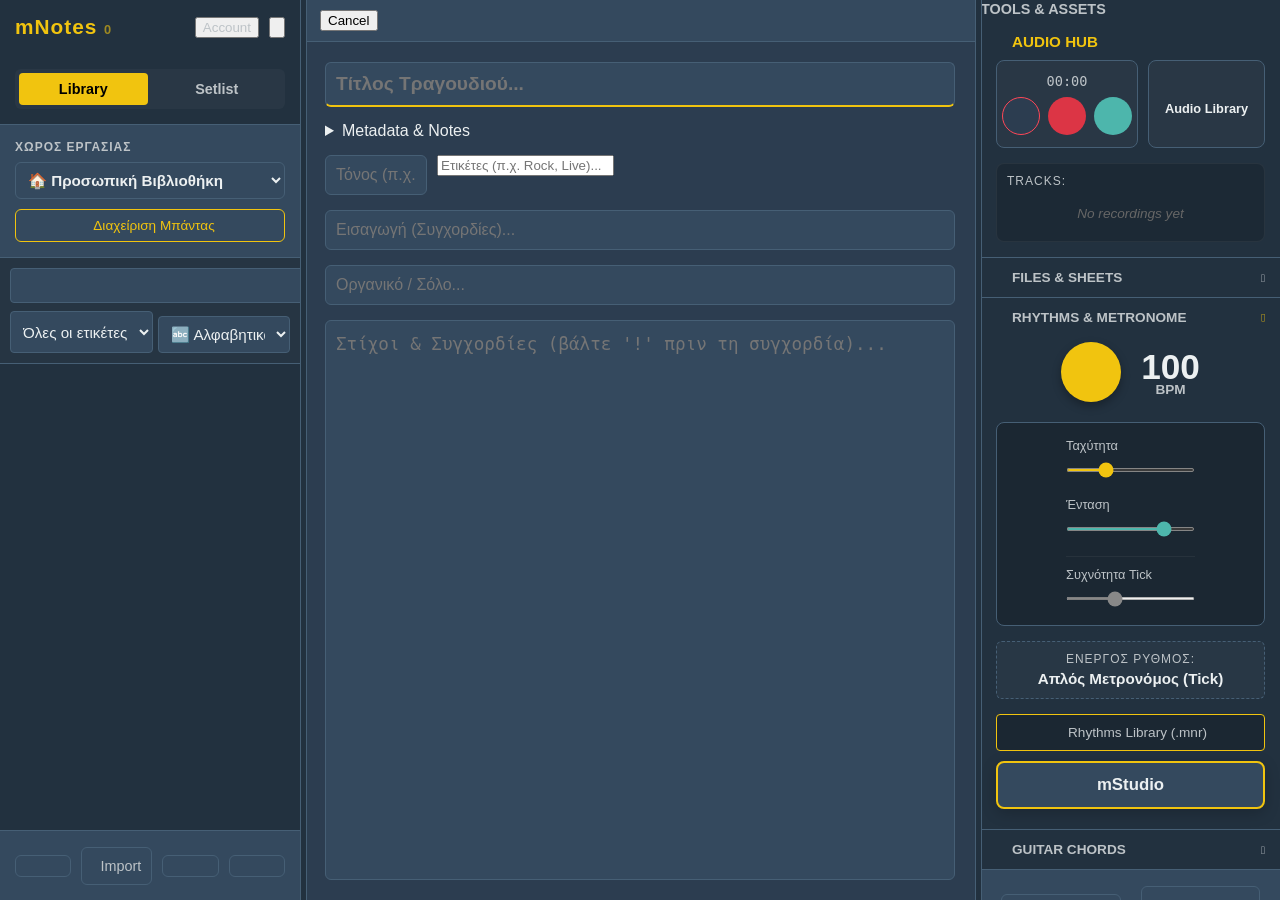
==== commit 2fef0651: "New Band Version" ====
--- a/index.html
+++ b/index.html
@@ -1,151 +1,955 @@
 <!DOCTYPE html>
 <html lang="el">
 <head>
-  <meta charset="utf-8"/>
-  <meta content="width=device-width, initial-scale=1" name="viewport"/>
-  <title>CO2-app</title>
-  <link href="./manifest.webmanifest" rel="manifest"/>
-  <meta content="#74a974" name="theme-color"/>
-  <meta content="yes" name="apple-mobile-web-app-capable"/>
-  <link href="./assets/icons/icon-192.png" rel="apple-touch-icon"/>
-  <link href="./styles.css?v=20" rel="stylesheet"/>
+    <meta charset="UTF-8">
+    <meta name="viewport" content="width=device-width, initial-scale=1.0, maximum-scale=1.0, user-scalable=no">
+    <title data-i18n="app_title">mNotes Pro</title>
+    <link rel="manifest" href="manifest.json">
+    <link rel="icon" type="image/png" href="icon-192.png">
+    <meta name="theme-color" content="#121212">
+    <link rel="stylesheet" href="fa/css/all.min.css">
+    <link rel="stylesheet" href="style.css">
 </head>
-<body class="homeNoDrawer">
-  <div class="container">
-    <div class="panel" id="mainPanel">
-      <div style="height:12px"></div>
-    </div>
+<body class="theme-slate"> 
+      <div id="fullScreenLoader" class="loader-overlay hidden">
+            <div class="loader-content">
+                <img src="icon-512.png" alt="mNotes Logo" class="loader-logo">
+                <div class="spinner"></div>
+                <p id="loaderText" data-i18n="syncing_data">Συγχρονισμός...</p>
+            </div>
+        </div>
+    <div class="app-container">
+       
+        <aside class="col-nav" id="sidebar">
+            <div class="sidebar-header">
+                <div style="display: flex; flex-direction: column; gap: 5px; width: 100%;">
+                    <div style="display: flex; justify-content: space-between; align-items: center;">
+                        <span class="logo-text">mNotes <span id="songCount" style="font-size:0.8rem; opacity:0.6;">0</span></span>
+                        <div class="sidebar-actions">
+                            <button id="btnAuth" onclick="document.getElementById('authModal').style.display='flex'" class="action-btn" title="Login">
+                                <i class="fas fa-user"></i>
+                            </button>
+                            <button id="btnAddSong" onclick="createNewSong()" class="action-btn" title="Add Song / Προσθήκη">
+                                <i class="fas fa-plus"></i>
+                            </button>    
+                        </div>
+                    </div>
+                    <div id="userDisplayName" style="font-size: 0.8rem; color: var(--accent); font-weight: bold; min-height: 1.2em; margin-left: 2px;"></div>
+                    <div class="sidebar-tabs">
+                        <button id="tab-library" class="tab-btn active" onclick="switchSidebarTab('library')" data-i18n="tab_library">
+                            <i class="fas fa-list"></i> Library
+                        </button>
+                        <button id="tab-setlist" class="tab-btn" onclick="switchSidebarTab('setlist')" data-i18n="tab_setlist">
+                            <i class="fas fa-clipboard-list"></i> Setlist
+                        </button>
+                    </div>
+                </div>
+            </div>
+                <div class="sidebar-workspace" style="padding: 15px; background: var(--bg-panel); border-bottom: 1px solid var(--border-color);">
+                <div style="display: flex; justify-content: space-between; align-items: center; margin-bottom: 8px;">
+                    <span style="font-size: 0.75rem; color: var(--text-muted); text-transform: uppercase; letter-spacing: 1px; font-weight: bold;">
+                        <i class="fas fa-layer-group"></i> Χώρος Εργασίας
+                    </span>
+                </div>
+                
+                <select id="selGroup" class="set-control" onchange="switchContext(this.value)" style="width: 100%; margin-bottom: 10px; font-weight: bold; font-size: 0.95rem; padding: 8px; border-radius: 6px;">
+                    <option value="personal" data-i18n="opt_personal_lib">🏠 Προσωπική Βιβλιοθήκη</option>
+                </select>
+            
+                <button onclick="showBandManagerModal()" id="btnBandManage" style="width: 100%; padding: 8px; background: transparent; border: 1px solid var(--accent); color: var(--accent); border-radius: 6px; cursor: pointer; font-size: 0.85rem; display: flex; align-items: center; justify-content: center; gap: 8px; transition: all 0.2s;">
+                    <i class="fas fa-users-cog"></i> <span>Διαχείριση Μπάντας</span>
+                </button>
+            </div>
+            <div id="library-controls" class="sidebar-search" style="display:flex; flex-direction:column; gap:8px;">
+                
+                <input id="searchInp" type="text" data-i18n="search_ph" oninput="applyFilters()" style="width: 100%;">
+                
+                <div style="display:flex; gap:5px;">
+                    <select id="tagFilter" onchange="applyFilters()" style="flex:1;">
+                        <option value="" data-i18n="opt_all_tags">All Tags</option>
+                    </select>
+                    <select id="sortFilter" onchange="applySortAndRender()" class="sort-select-v2" style="flex:1;">
+                        <option value="alpha" data-i18n="sort_alpha">🔤 Αλφαβητικά</option>
+                        <option value="created" data-i18n="sort_newest">✨ Νεότερα</option>
+                        <option value="modified" data-i18n="sort_modified">✏️ Πρόσφατα</option>
+                    </select>
+                </div>
+            </div>
+            
+            <div id="setlist-controls" class="sidebar-search" style="display:none; flex-direction:column; gap:10px; border-bottom: 2px solid var(--accent);">
+                <div id="setlist-area">
+                    <label class="small-label-v2">
+                        <i class="fas fa-list"></i> <span data-i18n="lbl_active_setlist">ACTIVE SETLIST</span>
+                    </label>
+                    
+                    <select id="selSetlistName" onchange="switchSetlist(this.value)" class="setlist-select-v2">
+                        <option value="Default">Default Setlist</option>
+                    </select>
+            
+                    <div style="display:flex; gap:5px; margin-top:5px;">
+                        <button onclick="createSetlist()" class="footer-btn" data-i18n="btn_new_list_title">
+                            <i class="fas fa-plus"></i>
+                        </button>
+                        <button id="btnRenSetlist" onclick="renameSetlist()" class="footer-btn" data-i18n="btn_rename_title">
+                            <i class="fas fa-edit"></i>
+                        </button> 
+                        <button onclick="printSetlistPDF()" class="footer-btn" title="Εκτύπωση Λίστας (PDF)">
+                            <i class="fas fa-file-pdf"></i>
+                        </button>
+                        <button id="btnDelSetlist" onclick="deleteSetlist()" class="footer-btn danger-v2" data-i18n="btn_delete_title">
+                            <i class="fas fa-trash"></i>
+                        </button>   
+                    </div>
+                </div>
+            </div>  
+            
+            <ul id="songList" class="song-list"></ul>
+            
+            <div class="sidebar-footer">
+                <button id="btnLang" onclick="toggleLanguage()" class="footer-btn small">
+                    <i class="fas fa-globe"></i>
+                </button>
+                <button onclick="document.getElementById('importChoiceModal').style.display='flex'" class="footer-btn">
+                    <i class="fas fa-file-import"></i> <span data-i18n="btn_import">Import</span>
+                </button>
+                <button onclick="exportJSON()" class="footer-btn icon-only" title="Export / Εξαγωγή">
+                    <i class="fas fa-file-export"></i>
+                </button>
+                <button onclick="clearLibrary()" class="footer-btn icon-only danger">
+                    <i class="fas fa-trash"></i>
+                </button>
+            </div>
+        </aside>
+        <div class="resizer" id="dragMeLeft"></div>
+        <main class="col-stage" id="mainZone">
+            <div id="view-player" class="view-section active-view">
+                <div class="player-header-container">
+                    <h2 id="mainAppTitle" style="margin:0; font-size:1rem; opacity:0.8;"></h2>
+                </div>
+
+                <div id="stickyNotesArea" style="display:none; padding:10px 15px;">
+                    <div class="sticky-note">
+                        <div class="note-pin"><i class="fas fa-thumbtack"></i></div>
+                        <div id="conductorNoteText" style="font-weight:bold; margin-bottom:5px; color:#222;"></div>
+                        <div id="personalNoteText" style="font-style:italic; color:#444; border-top:1px dashed #666; padding-top:5px; margin-top:5px;"></div>
+                    </div>
+                </div>
+
+                <div id="fixed-container" class="fixed-lyrics"></div>
+                <div id="scroll-container" class="scroll-lyrics"></div>
+                   <button id="floatingScrollBtn" class="floating-scroll-btn" onclick="toggleAutoScroll(event)">
+                        <i class="fas fa-play" id="scrollBtnIcon"></i> <span id="scrollBtnText" data-i18n="btn_auto_scroll">Auto Scroll</span>
+                    </button>
+                    
+                <div class="desktop-controls-area">
+                    <button id="btnPrevSong" onclick="navSetlist(-1)" class="round-btn">
+                        <i class="fas fa-step-backward"></i>
+                    </button>
+                    <button id="btnLyrics" onclick="toggleLyricsMode()" class="round-btn">
+                        <i class="fas fa-scroll"></i>
+                    </button>
+                    
+                    <div class="control-cluster">
+                        <span class="cluster-label" data-i18n="lbl_key">KEY</span>
+                        <div class="stepper">
+                            <button onclick="transDown()"><i class="fas fa-minus"></i></button>
+                            <span id="val-t">0</span>
+                            <button onclick="transUp()"><i class="fas fa-plus"></i></button>
+                        </div>
+                    </div>
+
+                    <div class="control-cluster">
+                        <span class="cluster-label" data-i18n="lbl_capo">CAPO</span>
+                        <div class="stepper">
+                            <button onclick="capoDown()"><i class="fas fa-minus"></i></button>
+                            <span id="val-c">0</span>
+                            <button onclick="capoUp()"><i class="fas fa-plus"></i></button>
+                        </div>
+                    </div>
+
+                    <button onclick="autoCapo()" class="round-btn accent-btn">
+                        <i class="fas fa-lightbulb"></i>
+                    </button>
+                    <button id="btnEditSong" onclick="switchToEditor()" class="round-btn">
+                        <i class="fas fa-pen"></i>
+                    </button>
+                    <button id="btnShareBand" onclick="showTransferModal()" class="round-btn" title="Κοινοποίηση στη Μπάντα">
+                     <i class="fas fa-share-square"></i>
+                     </button>
+                    <button id="btnNextSong" onclick="navSetlist(1)" class="round-btn">
+                        <i class="fas fa-step-forward"></i>
+                    </button>
+                </div>
+            </div>
+      
+            <div id="view-editor" class="view-section">
+                <div class="editor-toolbar">
+                    <button onclick="exitEditor()" class="text-btn">
+                        <i class="fas fa-times"></i> 
+                        <span data-i18n="btn_cancel">Cancel</span>
+                    </button>
+
+                    <div style="display:flex; gap:15px; align-items:center;">
+                        <button onclick="deleteCurrentSong()" class="icon-btn danger" title="Delete Song">
+                            <i class="fas fa-trash-alt"></i>
+                        </button>
+                       <button id="btnSyncFromBand" onclick="syncEditorFromBand()" class="tool-btn highlight-btn" title="Sync from Band" style="display:none;">
+                            <i class="fas fa-sync-alt"></i>
+                        </button>
+                        <button onclick="saveEdit()" class="icon-btn accent" title="Save Changes">
+                            <i class="fas fa-save"></i>
+                        </button>
+                    </div>
+                </div>
+
+               <div class="editor-body">
+                    <input id="inpTitle" class="inp title-inp" data-i18n="inp_title" oninput="autoSaveDraft()">
+                    <details><summary data-i18n="sum_metadata">Metadata & Notes</summary>
+                        <div class="details-content">
+                            <input id="inpArtist" class="inp" data-i18n="inp_artist" placeholder="Artist">
+                            <div style="display: flex; flex-direction: column; gap: 10px; margin-top: 10px;">
+                                <input id="inpVideo" class="inp" data-i18n="inp_video" placeholder="YouTube Link" style="flex: 1; margin: 0;" oninput="autoSaveDraft()">
+                                <div class="input-group">
+                                    <label style="font-size: 0.8rem; color: var(--accent); margin-bottom: 3px; display: block;">
+                                        <i class="fas fa-sticky-note"></i> Προσωπικές Σημειώσεις (Μόνο για εσάς)
+                                    </label>
+                                        <textarea id="inpPersonalNotes" class="inp" placeholder="Π.χ. Προσοχή στην αλλαγή..." style="width: 100%; height: 60px; resize: vertical;" oninput="autoSaveDraft()"></textarea>
+                                </div>
+                            </div>
+                        </div>
+                    </details>
+                    
+                    <div style="display:flex; gap:10px;">
+                        <input id="inpKey" class="inp" data-i18n="inp_key" style="width:80px; oninput="autoSaveDraft()">
+                        <div style="flex:1; position:relative">
+                            <div class="tag-wrapper" onclick="document.getElementById('tagInput').focus()">
+                                <div id="tagChips" style="display:contents;"></div>
+                                <input id="tagInput" class="tag-input-area" data-i18n="inp_tags" oninput="handleTagInput(this)" onkeydown="handleTagKey(event)">
+                            </div>
+                            <div id="tagSuggestions" class="tag-suggestions"></div>
+                            <input id="inpTags" type="hidden">
+                        </div>
+                    </div>
+                    <input id="inpIntro" class="inp" data-i18n="inp_intro oninput="autoSaveDraft()">
+                    <input id="inpInter" class="inp" data-i18n="inp_inter oninput="autoSaveDraft()">
+                    <textarea id="inpBody" class="inp txt-area" data-i18n="inp_body" oninput="autoSaveDraft()"></textarea>
+                </div>
+               
+            </div>
+        </main>
+<div class="resizer" id="dragMeRight"></div>
+<aside class="col-tools" id="rhythmTools">
+    <div class="sidebar-header-tools">
+        <span data-i18n="title_tools" style="font-weight:bold; color:var(--text-muted); font-size:0.9rem;">TOOLS & ASSETS</span>
+    </div>
+
+    <div id="video-sidebar-container" style="display:none; padding: 10px; border-bottom: 1px solid var(--border-color); background: rgba(0,0,0,0.1);">
+        <div id="video-embed-box" class="video-responsive" style="position:relative; padding-bottom:56.25%; height:0; overflow:hidden; border-radius:8px; background:transparent;">
+        </div>
+    </div>
+
+    <div class="tool-panel">
+        
+        <div class="tool-section">
+            <div class="section-title">
+                <i class="fas fa-microphone-alt" style="color:var(--accent);"></i> 
+                <span data-i18n="title_audio_hub">AUDIO HUB</span>
+            </div>
+            
+            <div style="display: grid; grid-template-columns: 1fr 1fr; gap: 10px; margin-bottom: 15px;">
+                
+                <div style="background: rgba(255, 255, 255, 0.03); border: 1px solid var(--border-color); border-radius: 8px; padding: 12px 5px; text-align: center; display: flex; flex-direction: column; align-items: center; justify-content: center; transition: all 0.2s;">
+                    <span id="recTimer" class="rec-timer" style="font-size: 0.85rem; margin-bottom: 8px; color: var(--text-muted); font-family: monospace;">00:00</span>
+                    <div style="display: flex; gap: 8px;">
+                       <div style="display: flex; gap: 8px;">
+                            <button id="btnRecord" onclick="toggleRecording()" class="action-btn-circle" title="Record" style="background: var(--bg-main); color: #ff4757; border: 1px solid #ff4757; width: 38px; height: 38px; border-radius: 50%; cursor: pointer; transition: 0.3s; display: flex; align-items: center; justify-content: center; font-size: 1.1rem;">
+                                <i class="fas fa-circle"></i>
+                            </button>
+                            
+                            <button id="btnDiscardRec" onclick="discardCurrentRecording()" class="action-btn-circle" style="display:none; background: #dc3545; color: #fff; border: none; width: 38px; height: 38px; border-radius: 50%; cursor: pointer; display: flex; align-items: center; justify-content: center; font-size: 1.1rem;" title="Ακύρωση Εγγραφής">
+                                <i class="fas fa-trash-alt"></i>
+                            </button>
+                        
+                            <button id="btnLinkRec" onclick="uploadAndLinkCurrent()" class="action-btn-circle" style="display:none; background: #4db6ac; color: #000; border: none; width: 38px; height: 38px; border-radius: 50%; cursor: pointer; display: flex; align-items: center; justify-content: center; font-size: 1.1rem;" title="Save to Song">
+                                <i class="fas fa-cloud-upload-alt"></i>
+                            </button>
+                        </div>
+                    </div>
+                </div>
+
+                <div onclick="openAssetManager('audio')" style="background: rgba(255, 255, 255, 0.03); border: 1px solid var(--border-color); border-radius: 8px; padding: 12px 5px; text-align: center; display: flex; flex-direction: column; align-items: center; justify-content: center; cursor: pointer; transition: background 0.2s;" onmouseover="this.style.background='rgba(255,255,255,0.08)'" onmouseout="this.style.background='rgba(255,255,255,0.03)'">
+                    <i class="fas fa-folder-open" style="font-size: 1.6rem; color: var(--accent); margin-bottom: 8px;"></i>
+                    <span data-i18n="btn_manage_audio" style="font-size: 0.8rem; font-weight: bold; color: var(--text-main);">Audio Library</span>
+                </div>
+
+            </div>
+
+            <div id="uploadProgressBox" style="display:none; margin-bottom: 15px;">
+                <div class="prog-bg"><div id="uploadBar" class="prog-fill"></div></div>
+                <span id="uploadText" data-i18n="msg_uploading" style="font-size:0.7rem; color:#888;">Uploading...</span>
+            </div>
+
+            <audio id="masterAudio"></audio>
+           <div id="customPlayerUI" style="display: none; align-items: center; gap: 8px; background: var(--bg-panel, rgba(0,0,0,0.2)); border: 1px solid var(--border-color); border-radius: 8px; padding: 10px; width: 100%; box-sizing: border-box; margin-bottom: 15px; box-shadow: 0 4px 6px rgba(0,0,0,0.1);">
+                <button id="cpPlayBtn" onclick="toggleCustomPlayer()" style="background: var(--accent); color: #000; border: none; width: 35px; height: 35px; border-radius: 50%; cursor: pointer; display: flex; align-items: center; justify-content: center; font-size: 1rem; transition: 0.2s transform;">
+                    <i class="fas fa-play" id="cpPlayIcon"></i>
+                </button>
+                <span id="cpCurrentTime" style="font-size: 0.75rem; color: var(--text-main); font-family: monospace; min-width: 35px;">0:00</span>
+                <input type="range" id="cpSeekbar" value="0" max="100" oninput="seekCustomPlayer(this.value)" style="flex: 1; accent-color: var(--accent); height: 4px; cursor: pointer;">
+                <span id="cpDuration" style="font-size: 0.75rem; color: var(--text-muted); font-family: monospace; min-width: 35px;">0:00</span>
+            </div>
+            
+            <div id="audio-tools-panel" style="display:none; margin-bottom:15px; padding: 10px; background: rgba(0,0,0,0.1); border-radius: 8px; border: 1px solid var(--border-color);">
+                <div style="font-size: 0.8rem; font-weight: bold; margin-bottom: 10px; color: var(--text-muted);">
+                    <i class="fas fa-sliders-h"></i> <span data-i18n="lbl_audio_tools">AUDIO TOOLS</span>
+                </div>
+
+                <div style="display: flex; align-items: center; justify-content: space-between; margin-bottom: 12px;">
+                    <span style="font-size: 0.85rem;" data-i18n="lbl_pitch">Pitch:</span>
+                    <div style="display: flex; gap: 8px; align-items: center;">
+                        <button id="btnAudioPitchDown" class="play-mini-btn" style="width: 28px; height: 28px; padding: 0;">-</button>
+                        <span id="audioPitchDisplay" style="width: 24px; text-align: center; font-weight: bold; font-size: 0.9rem;">0</span>
+                        <button id="btnAudioPitchUp" class="play-mini-btn" style="width: 28px; height: 28px; padding: 0;">+</button>
+                    </div>
+                    <button id="btnAudioPitchReset" class="add-mini-btn" style="padding: 2px 8px; font-size: 0.75rem;" data-i18n="btn_reset">Reset</button>
+                </div>
+
+                <button id="btnDetectKey" class="add-mini-btn" style="width: 100%; justify-content: center; background-color: rgba(40, 167, 69, 0.15); border-color: rgba(40, 167, 69, 0.4);">
+                    <i class="fas fa-magic"></i> <span data-i18n="btn_detect_key">Detect Key</span>
+                </button>
+                <div id="keyDetectResult" style="display: none; text-align: center; font-weight: bold; margin-top: 8px; font-size: 1.1rem; color: #28a745;">
+                </div>
+            </div>
+
+            <div class="audio-list-container" style="background: rgba(0,0,0,0.15); border: 1px solid rgba(255,255,255,0.05); border-radius: 8px; padding: 10px;">
+                <label class="list-label" data-i18n="lbl_tracks" style="font-size: 0.75rem; color: var(--text-muted); margin-bottom: 8px; display: block; letter-spacing: 1px;">TRACKS:</label>
+                <div id="sideRecList" class="compact-list">
+                    <div class="empty-state" data-i18n="msg_no_recordings" style="text-align: center; color: #666; font-size: 0.85rem; padding: 10px 0; font-style: italic;">No recordings yet</div> 
+                </div>
+            </div>
+        </div>
+
+        <hr class="sep">
+
+        <details id="filesGroup" class="tool-group">
+            <summary><i class="fas fa-folder-open" style="color:var(--accent);"></i> <span data-i18n="sum_files">FILES & SHEETS</span></summary>
+            <div class="group-content">
+                <div id="list-sheets" class="file-list compact" style="margin-bottom: 10px;">
+                    <div class="empty-state" data-i18n="msg_no_attachments">No attachments</div>
+                </div>
+                <button class="add-mini-btn" onclick="openAssetManager('document')" style="width: 100%; justify-content: center; padding: 8px;">
+                    <i class="fas fa-folder-open"></i> <span data-i18n="btn_manage_files">Files Library</span>
+                </button>
+            </div>
+        </details>
+        
+             
+            
+        <hr class="sep">
+        <details class="tool-group" id="rhythmsMetronomeGroup" open>
+                <summary><i class="fas fa-drum"></i> <span data-i18n="sum_rhythms">RHYTHMS & METRONOME</span></summary>
+                <div class="group-content">
+                    
+                    <div style="display: flex; align-items: center; justify-content: center; margin-bottom: 20px; gap: 20px; padding-top: 5px;">
+                        <button id="btnPlayRhythm" onclick="toggleMasterRhythm()" class="action-btn-circle" style="width: 60px; height: 60px; border-radius: 50%; display: flex; align-items: center; justify-content: center; font-size: 1.5rem; background: var(--accent); color: #000; border: none; box-shadow: 0 4px 10px rgba(0,0,0,0.3); cursor: pointer; transition: 0.2s transform;">
+                            <i class="fas fa-play" id="iconPlayRhythm"></i>
+                        </button>
+                        <div class="bpm-display" style="text-align: center;">
+                            <span id="dispBpm" style="font-size: 2.2rem; font-weight: bold; color: var(--text-main);">100</span> 
+                            <span style="font-size:0.85rem; color: var(--text-muted); font-weight: bold; display: block; margin-top: -5px;" data-i18n="lbl_bpm">BPM</span>
+                        </div>
+                    </div>
+            
+                    <div class="bpm-row" style="background: rgba(0,0,0,0.2); padding: 15px; border-radius: 8px; margin-bottom: 15px; border: 1px solid var(--border-color); display: flex; flex-direction: column; gap: 15px;">
+                        
+                        <div style="display: flex; flex-direction: column; gap: 5px;">
+                            <div style="display: flex; justify-content: space-between; font-size: 0.8rem; color: var(--text-muted);">
+                                <span><i class="fas fa-tachometer-alt"></i> Ταχύτητα</span>
+                            </div>
+                            <input type="range" id="rngBpm" min="40" max="250" value="100" class="compact-range" style="width: 100%; accent-color: var(--accent);" oninput="changeRhythmBpm(this.value)">
+                        </div>
+            
+                        <div style="display: flex; flex-direction: column; gap: 5px;">
+                            <div style="display: flex; justify-content: space-between; font-size: 0.8rem; color: var(--text-muted);">
+                                <span><i class="fas fa-volume-up"></i> Ένταση</span>
+                            </div>
+                            <input type="range" id="rngVolume" min="0" max="100" value="80" class="compact-range" style="width: 100%; accent-color: #4db6ac;" oninput="changeRhythmVolume(this.value)">
+                        </div>
+            
+                        <div style="display: flex; flex-direction: column; gap: 5px; padding-top: 10px; border-top: 1px solid rgba(255,255,255,0.05);">
+                            <div style="display: flex; justify-content: space-between; font-size: 0.8rem; color: var(--text-muted);">
+                                <span><i class="fas fa-wave-square"></i> Συχνότητα Tick</span>
+                            </div>
+                            <input type="range" id="rngPitch" min="400" max="1500" value="800" class="compact-range" style="width: 100%; height: 3px; accent-color: #888;" oninput="BasicMetronome.setPitch(this.value)" title="Ρύθμιση Συχνότητας (Pitch)">
+                        </div>
+            
+                    </div>
+            
+                    <div id="activeRhythmBox" style="position: relative; background: rgba(255,255,255,0.03); border: 1px dashed var(--border-color); border-radius: 6px; padding: 10px; text-align: center; margin-bottom: 12px;">
+                        <button onclick="clearActiveRhythm()" style="position: absolute; top: 5px; right: 8px; background: transparent; border: none; color: #ff4757; font-size: 1.1rem; cursor: pointer; transition: 0.2s;" title="Επιστροφή σε Μετρονόμο">
+                            <i class="fas fa-times-circle"></i>
+                        </button>
+                        <span style="color: var(--text-muted); display: block; font-size: 0.75rem; margin-bottom: 4px; text-transform: uppercase; letter-spacing: 1px;">Ενεργος Ρυθμος:</span>
+                        <span id="seq-current-name" style="font-weight: bold; color: var(--text-main); font-size: 0.95rem;">Απλός Μετρονόμος (Tick)</span>
+                    </div>
+                    
+                    <div id="list-rhythms" class="file-list compact" style="margin-bottom: 15px;"></div>
+                    
+                    <button onclick="openAssetManager('rhythm')" class="add-mini-btn" style="width: 100%; justify-content: center; padding: 10px; font-size: 0.85rem; margin-bottom: 10px; background: rgba(0,0,0,0.2); border: 1px solid var(--accent);">
+                        <i class="fas fa-drum" style="color: var(--accent);"></i> 
+                        <span data-i18n="btn_manage_rhythms" style="margin-left: 8px;">Rhythms Library (.mnr)</span>
+                    </button>
+            
+                    <button onclick="openMStudio()" 
+                            style="width: 100%; padding: 12px; margin-bottom: 5px; font-size: 1.05rem; font-weight: bold; background: var(--bg-panel); color: var(--text-main); border: 2px solid var(--accent); border-radius: 8px; box-shadow: 0 4px 15px rgba(0,0,0,0.2); cursor: pointer; transition: 0.2s transform; display: flex; align-items: center; justify-content: center; gap: 8px;">
+                        <i class="fas fa-sliders-h" style="color: var(--accent);"></i> 
+                        <span>mStudio</span> 
+                        <i class="fas fa-lock" id="lockStudioIcon" style="font-size: 0.8rem; color: var(--text-muted);"></i>
+                    </button>
+            
+                </div>
+            </details>
+                    
+         <hr class="sep" id="guitarChordsSep">
+         <details class="tool-group" id="guitarChordsGroup">
+            <summary><i class="fas fa-guitar"></i> <span data-i18n="lbl_show_chords">GUITAR CHORDS</span></summary>
+            <div class="group-content">
+                <div id="chord-charts-container" style="display: flex; flex-wrap: wrap; gap: 15px; justify-content: center; padding-top:10px;">
+                    <div class="empty-state" data-i18n="msg_no_chords">Δεν βρέθηκαν συγχορδίες...</div>
+                </div>
+            </div>
+         
+         </details> 
+        
+          <div class="tools-footer">
+                <button class="footer-btn" onclick="openSettings()" title="Settings">
+                    <i class="fas fa-cog"></i>
+                </button>
+                <button id="btnAuthBottom" class="footer-btn" onclick="document.getElementById('authModal').style.display='flex'">
+                    <i class="fas fa-user"></i> <span data-i18n="btn_account">Account</span> 
+                </button>
+            </div>
+        </aside>
+ 
+
+    <div id="importChoiceModal" class="modal" style="display:none;">
+        <div class="modal-content">
+            <h3 data-i18n="title_import">Import Song</h3>
+            <button onclick="selectImport('url')" class="modal-btn">
+                <i class="fas fa-link"></i> <span data-i18n="btn_import_url">From URL</span>
+            </button>
+            <button onclick="selectImport('file')" class="modal-btn">
+                <i class="fas fa-file-upload"></i> <span data-i18n="btn_import_file">From File</span>
+            </button>
+            <button onclick="document.getElementById('importChoiceModal').style.display='none'" class="modal-btn cancel" data-i18n="btn_cancel">Cancel</button>
+        </div>
+    </div>
+
+    <div id="assetManagerModal" class="modal" style="display:none;">
+        <div class="modal-content" style="max-width: 500px; width: 95%;">
+            <div style="display:flex; justify-content:space-between; align-items:center; margin-bottom:15px;">
+                <h3 style="margin:0;"><i class="fas fa-photo-video"></i> <span data-i18n="title_media_library">My Media Library</span></h3>
+                <button onclick="closeAssetManager()" class="text-btn"><i class="fas fa-times"></i></button>
+            </div>
+            
+            <div style="margin-bottom: 15px; text-align: center;">
+                <input type="file" id="inpGlobalUpload" style="display:none;" accept=".mp3, .wav, .m4a, .webm, audio/mpeg, audio/wav, audio/mp4, audio/webm, .pdf, application/pdf, .png, .jpg, .jpeg, image/png, image/jpeg, .mnr, .mnrythm, .nmr" onchange="handleGlobalUpload(this)">
+                <button onclick="document.getElementById('inpGlobalUpload').click()" class="highlight-btn" style="width:100%; padding:10px; font-size:1rem;">
+                    <i class="fas fa-cloud-upload-alt"></i> <span data-i18n="btn_upload_new">Upload New File</span>
+                </button>
+            </div>
+            
+            <label class="list-label" data-i18n="lbl_my_files">MY UPLOADED FILES:</label>
+            <div class="asset-list-container" style="max-height: 250px; overflow-y: auto; border: 1px solid var(--border-color); border-radius: 8px; padding: 10px; background: rgba(0,0,0,0.05);">
+                <div id="assetManagerList" class="compact-list">
+                    </div>
+            </div>
+            
+            <input type="hidden" id="assetManagerCurrentType" value="audio">
+        </div>
+    </div> 
     
-    <div class="card homeCard centerCard">
-      <div class="homeLogo">
-        <img alt="CO2app" height="260" id="appLogo" src="./assets/logo.png" style="width:min(70vw,260px);max-width:260px;height:auto;display:block;margin:0 auto;" width="260"/>
-      </div>
-      <div class="homeDesc" id="homeDesc"></div>
-      
-      <button class="homePrimary" id="btnQuiz">
-        <div class="homePrimaryTitle">
-          <span id="homeQuizTitle"></span>
-          <span class="badge orange" id="homeQuizBadge"></span>
-        </div>
-        <div class="homePrimarySub" id="homeQuizSub"></div>
-      </button>
-      
-      <button class="homePrimary" id="btnFoot">
-        <div class="homePrimaryTitle">
-          <span id="homeFootTitle"></span>
-          <span class="badge blue" id="homeFootBadge"></span>
-        </div>
-        <div class="homePrimarySub" id="homeFootSub"></div>
-      </button>
-      
-      <div class="homeChips">
-        <button class="homeChip" id="chipDocs">
-          <img alt="Docs" class="homeChipIconImg" height="22" src="./assets/ui/bookN.png" style="width:22px;height:22px;display:block;" width="22"/>
-          <span id="chipDocsText"></span>
-        </button>
-        <button class="homeChip" id="chipInstall">
-          <span class="homeChipIcon">📱</span>
-          <span id="chipInstallText"></span>
-        </button>
-        <button class="homeChip" id="chipLang">
-          <span class="homeChipIcon">🌐</span>
-          <span id="chipLangText"></span>
-        </button>
-        <button class="homeChip" id="chipAbout">
-          <span class="homeChipIcon">i</span>
-          <span id="chipAboutText"></span>
-        </button>
-      </div>
-
-      <div style="text-align:center; font-size:0.85rem; color:#888; margin-top:1.5rem; opacity:0.7;">
-        v4.0
-      </div>
-
-    </div>
-  </div>
-
-  <script src="./js/common.js?v=20"></script>
-  <script src="./js/menu.js?v=20"></script>
-  <script>
-    const lang = getLang();
-
-    const T = {
-      el: {
-        desc: "Μια εκπαιδευτική εφαρμογή για το CO2.",
-        quizTitle: "QUIZ",
-        quizSub: "Γνωρίζεις πραγματικά ποιοι παράγοντες αυξάνουν το CO2;",
-        quizBadge: "10 ερωτήσεις",
-        footTitle: "Υπολογισμός CO₂",
-        footSub: "Κάνε μια εκτίμηση για τη δική σου συμβολή στην αύξηση του CO₂ στην ατμόσφαιρα.",
-        footBadge: "4 κατηγορίες",
-        docs: "Τεκμηρίωση",
-        lang: "Αλλαγή γλώσσας",
-        about: "Πληροφορίες",
-        install: "Εγκατάσταση σε κινητό"
-      },
-      en: {
-        desc: "An educational app about CO₂ and climate, featuring a knowledge quiz and a carbon footprint calculator.",
-        quizTitle: "QUIZ",
-        quizSub: "Do you really know what rising CO₂ means and how it affects the climate?",
-        quizBadge: "10 questions",
-        footTitle: "CO₂ Calculator",
-        footSub: "Estimate your own contribution to the rise of CO₂ in the atmosphere.",
-        footBadge: "4 categories",
-        docs: "Documentation",
-        lang: "Switch language",
-        about: "About",
-        install: "Install on phone"
-      }
-    }[lang];
-
-    document.getElementById("homeDesc").textContent = T.desc;
-    document.getElementById("homeQuizTitle").textContent = T.quizTitle;
-    document.getElementById("homeQuizSub").textContent = T.quizSub;
-    document.getElementById("homeQuizBadge").textContent = T.quizBadge;
-
-    document.getElementById("homeFootTitle").textContent = T.footTitle;
-    document.getElementById("homeFootSub").textContent = T.footSub;
-    document.getElementById("homeFootBadge").textContent = T.footBadge;
-
-    document.getElementById("chipDocsText").textContent = T.docs;
-    document.getElementById("chipInstallText").textContent = T.install;
-    document.getElementById("chipLangText").textContent = T.lang;
-    document.getElementById("chipAboutText").textContent = T.about;
-
-    // Πλοήγηση
-    document.getElementById("btnQuiz").addEventListener("click", ()=>go("./pages/quiz.html"));
-    document.getElementById("btnFoot").addEventListener("click", ()=>go("./pages/footprint.html"));
-
-    // ΔΙΟΡΘΩΣΗ: Το Docs πάει στο model.html
-    document.getElementById("chipDocs").addEventListener("click", ()=>go("./pages/model.html"));
+    <div id="settingsModal" class="modal" style="display:none;">
+    <div class="modal-content settings-content">
+        <h3 data-i18n="title_settings" style="margin-top: 0; margin-bottom: 20px; border-bottom: 2px solid var(--accent); padding-bottom: 10px;">Settings</h3>
+
+        <div class="settings-group">
+            <h4 style="color: var(--accent); margin-bottom: 15px; text-transform: uppercase; font-size: 0.85em; opacity: 0.9;">Γενικά & Εμφάνιση</h4>
+            
+            <label style="display: flex; justify-content: space-between; align-items: center; margin-bottom: 10px;">
+                <span data-i18n="lbl_theme">Theme:</span> 
+                <select id="setTheme" class="set-control" onchange="applyTheme()">
+                    <option value="theme-dark">Deep Night</option>
+                    <option value="theme-slate">Slate Gray</option>
+                    <option value="theme-light">Paper Light</option>
+                </select>
+            </label>
+        
+            <label class="setting-checkbox-label" style="display: flex; align-items: center; gap: 8px; margin-bottom: 10px; cursor: pointer;">
+                <input type="checkbox" id="setDisableSplit">
+                <span data-i18n="opt_disable_split">Ενιαία προβολή κειμένου (Όχι Split)</span>
+            </label>
+
+            <label class="setting-checkbox-label" style="display: flex; align-items: center; gap: 8px; margin-bottom: 10px; cursor: pointer;">
+                <input type="checkbox" id="setWakeLock"> 
+                <span data-i18n="lbl_keep_screen">Keep Screen On</span>
+            </label>
+
+            <label class="setting-checkbox-label" style="display: flex; align-items: center; gap: 8px; margin-bottom: 10px; cursor: pointer;">
+                <input type="checkbox" id="setHideDemo"> 
+                <span data-i18n="lbl_hide_demo">Hide Demo Songs</span>
+            </label>
+        </div>
+
+        <div class="settings-group" style="margin-top: 20px; border-top: 1px solid rgba(150,150,150,0.2); padding-top: 15px;">
+            <h4 style="color: var(--accent); margin-bottom: 15px; text-transform: uppercase; font-size: 0.85em; opacity: 0.9;" data-i18n="lbl_chord_appearance">Σκηνή & Συγχορδίες</h4>
+            
+            <label style="display: flex; justify-content: space-between; align-items: center; margin-bottom: 10px;">
+                <span data-i18n="lbl_chord_size">Μέγεθος:</span> 
+                <input type="range" id="setChordSize" min="0.5" max="2" step="0.1" value="1" style="width: 50%;">
+            </label>
+            
+            <label style="display: flex; justify-content: space-between; align-items: center; margin-bottom: 10px;">
+                <span data-i18n="lbl_chord_dist">Απόσταση (Ύψος):</span> 
+                <input type="range" id="setChordDist" min="-10" max="20" step="1" value="0" style="width: 50%;">
+            </label>
+
+            <label class="setting-checkbox-label" style="display: flex; align-items: center; gap: 8px; margin-bottom: 10px; cursor: pointer;">
+                <input type="checkbox" id="setShowChords" checked onchange="GuitarChordsUI.toggleVisibility(this.checked)"> 
+                <span data-i18n="lbl_show_chords">🎸 Εμφάνιση Συγχορδιών (Κιθάρα)</span>
+            </label>
+
+            <label class="setting-checkbox-label" style="display: flex; align-items: center; gap: 8px; margin-bottom: 10px; cursor: pointer;">
+                <input type="checkbox" id="setOnlySharps">
+                <span data-i18n="opt_only_sharps">Χρήση μόνο διέσεων (Sharps)</span>
+            </label>
+
+            <label style="display: flex; justify-content: space-between; align-items: center; margin-bottom: 10px;">
+                <span data-i18n="lbl_max_capo">Max Capo:</span> 
+                <input type="number" id="setMaxCapo" value="12" class="inp" style="width: 60px; padding: 4px; text-align: center;">
+            </label>
+
+            <label class="setting-checkbox-label" style="display: flex; align-items: center; gap: 8px; margin-bottom: 10px; cursor: pointer;">
+                <input type="checkbox" id="chkAutoSaveCapo">
+                <span style="color: var(--accent);">Απομνημόνευση Capo (Auto-Save)</span>
+            </label>
+        </div>
+
+        <div class="settings-group" style="margin-top: 20px; border-top: 1px solid rgba(150,150,150,0.2); padding-top: 15px;">
+            <h4 style="color: var(--accent); margin-bottom: 15px; text-transform: uppercase; font-size: 0.85em; opacity: 0.9;">Auto-Scroll</h4>
+
+            <label class="setting-checkbox-label" style="display: flex; align-items: center; gap: 8px; margin-bottom: 10px; cursor: pointer;">
+                <input type="checkbox" id="setShowScrollBtn" checked>
+                <span data-i18n="opt_show_scroll">Εμφάνιση κουμπιού Scroll</span>
+            </label>   
+            
+            <div style="margin-bottom: 10px;">
+                <span data-i18n="lbl_scroll_speed" style="display: block; margin-bottom: 5px;">Ταχύτητα (Speed):</span>
+                <input type="range" id="setScrollSpeed" min="10" max="200" style="width: 100%;">
+            </div>
+        </div>
+
+        <div class="settings-group" style="margin-top: 20px; border-top: 1px solid rgba(150,150,150,0.2); padding-top: 15px;">
+            <h4 style="color: var(--accent); margin-bottom: 15px; text-transform: uppercase; font-size: 0.85em; opacity: 0.9;">Εκτύπωση & Εξαγωγή</h4>
+            
+            <label class="setting-checkbox-label" style="display: flex; align-items: center; gap: 8px; margin-bottom: 10px; cursor: pointer;">
+                <input type="checkbox" id="setPrintLyricsOnly">
+                <span data-i18n="opt_print_lyrics">Εκτύπωση μόνο στίχων (PDF)</span>
+            </label>
+        </div>
+        
+        <div style="margin-top:25px; text-align:center;">
+              <button onclick="redeemGiftCode()" class="modal-btn" style="width:100%; padding: 10px; background:var(--bg-panel); border:1px dashed var(--accent); color:var(--accent); cursor: pointer; border-radius: 6px;">
+                  <i class="fas fa-gift"></i> Έχετε Κωδικό Δώρου;
+              </button>
+        </div>
+        
+        <div style="margin-top:20px; display:flex; gap:10px;">
+            <button onclick="saveSettings()" class="modal-btn accent" data-i18n="btn_save" style="flex: 1; padding: 12px; font-weight: bold;">Save</button>
+            <button onclick="document.getElementById('settingsModal').style.display='none'" class="modal-btn cancel" data-i18n="btn_cancel" style="flex: 1; padding: 12px;">Cancel</button>
+        </div>
+    </div>
+</div>
+
+  <input type="file" id="hiddenFileInput" style="display:none;" accept=".json, .mnote, .mnotes" onchange="processFileDirectly(this)" >
     
-    document.getElementById("chipInstall").addEventListener("click", ()=>go("./pages/install.html"));
+    <div id="authModal" class="modal-overlay" style="display:none;">
+        <div class="modal-box">
+             <h3 data-i18n="title_login"><i class="fas fa-sign-in-alt"></i> Login / Sign Up</h3>
+             
+             <div style="background: rgba(255, 193, 7, 0.1); border: 1px solid #ffc107; color: #ffbc00; padding: 10px; border-radius: 8px; font-size: 0.85rem; margin-bottom: 15px; text-align: center; line-height: 1.4;">
+                 <i class="fas fa-info-circle"></i> <b data-i18n="lbl_beta_title">BETA VERSION</b><br>
+                 <span data-i18n="lbl_beta_desc">Η εφαρμογή βρίσκεται σε δοκιμαστική φάση. Προς το παρόν υποστηρίζονται μόνο δωρεάν εγγραφές.</span>
+             </div>
+             
+             <button onclick="loginWithGoogle()" class="google-btn">
+                <img src="https://www.svgrepo.com/show/475656/google-color.svg" width="20"> 
+                <span data-i18n="btn_google_login">Sign in with Google</span>
+             </button>
+             <div class="auth-sep"><div class="sep-line"></div><span data-i18n="lbl_or_email">OR EMAIL</span><div class="sep-line"></div></div>
+             <input type="email" id="authEmail" class="inp" data-i18n="ph_email" placeholder="Email">
+             <input type="password" id="authPass" class="inp" data-i18n="ph_password" placeholder="Password">
+             <button onclick="doLogin()" class="modal-btn accent" data-i18n="btn_login"><i class="fas fa-sign-in-alt"></i> Login</button>
+             <button onclick="doSignUp()" class="modal-btn" data-i18n="btn_signup"><i class="fas fa-user-plus"></i> Sign Up</button>
+             <button onclick="document.getElementById('authModal').style.display='none'" class="modal-btn cancel" data-i18n="btn_close"><i class="fas fa-times"></i> Close</button>
+             <div id="authMsg" class="auth-error-msg"></div>
+        </div>
+    </div>
+
+    <div id="drawerHandle" onclick="toggleRightDrawer()"><i class="fas fa-bars"></i></div>
+
+    <aside id="rightDrawer" class="right-drawer">
+        <div class="drawer-header">
+            <span style="font-weight:bold; color:var(--accent);" data-i18n="title_menu">MENU</span>
+            <button onclick="toggleRightDrawer()" class="drawer-close"><i class="fas fa-times"></i></button>
+        </div>
+        
+        <div class="drawer-section">
+            <label data-i18n="lbl_navigation">NAVIGATION</label>
+            <button class="drawer-btn active" onclick="switchDrawerTab('library')">
+                <i class="fas fa-list"></i> <span data-i18n="tab_library">Library</span>
+            </button>
+            <button class="drawer-btn" onclick="switchDrawerTab('stage')">
+                <i class="fas fa-microphone-alt"></i> <span data-i18n="mob_stage">Stage</span>
+            </button>
+            <button class="drawer-btn" onclick="switchDrawerTab('tools')">
+                <i class="fas fa-drum"></i> <span data-i18n="mob_rhythm">Rhythm & Tools</span>
+            </button>
+        </div>
+
+        <div id="drawer-player-controls" class="drawer-section" style="display:none;">
+            <label data-i18n="lbl_controls">CONTROLS</label>
+            <button class="drawer-btn" onclick="toggleLyricsMode()">
+                <i class="fas fa-scroll"></i> <span data-i18n="btn_lyrics_mode">Lyrics Mode</span>
+            </button>
+            
+            <div class="drawer-row">
+                <span data-i18n="lbl_transpose">Transpose:</span>
+                <div class="stepper">
+                    <button onclick="transDown()"><i class="fas fa-minus"></i></button>
+                    <span id="drawer-val-t">0</span>
+                    <button onclick="transUp()"><i class="fas fa-plus"></i></button>
+                </div>
+            </div>
+            
+            <div class="drawer-row">
+                <span data-i18n="lbl_capo_simple">Capo:</span>
+                <div class="stepper">
+                    <button onclick="capoDown()"><i class="fas fa-minus"></i></button>
+                    <span id="drawer-val-c">0</span>
+                    <button onclick="capoUp()"><i class="fas fa-plus"></i></button>
+                </div>
+            </div>
+            
+            <button class="drawer-btn" onclick="autoCapo()">
+                <i class="fas fa-lightbulb"></i> <span data-i18n="btn_smart_capo">Smart Capo</span>
+            </button>
+            <button class="drawer-btn" onclick="switchToEditor()">
+                <i class="fas fa-pen"></i> <span data-i18n="btn_edit_song">Edit Song</span>
+            </button>
+        </div>
+
+        <div class="drawer-section" style="margin-top:auto; border-top:1px solid #333; padding-top:10px;">
+            <button class="drawer-btn" onclick="openSettings()">
+                <i class="fas fa-cog"></i> <span data-i18n="title_settings">Settings</span>
+            </button>
+            <button id="btnAuthDrawer" class="drawer-btn" onclick="document.getElementById('authModal').style.display='flex'">
+                <i class="fas fa-user"></i> <span data-i18n="btn_account">Account</span>
+            </button>
+        </div>
+    </aside>
+
+    <div id="mediaOverlay" class="media-overlay" style="display:none;" onclick="closeMediaOverlay()">
+        <button class="close-overlay-btn" onclick="closeMediaOverlay()">&times;</button>
+        <div class="overlay-content" onclick="event.stopPropagation()">
+            <h3 id="overlayTitle">Document View</h3>
+            <div id="overlayBody"></div>
+        </div>
+    </div>
+    <div id="rhythmLoadModal" class="modal" style="display:none; z-index:2500 !important;">
+        <div class="modal-content" style="max-width: 450px;">
+            <h3 data-i18n="title_load_rhythm">Load Rhythm</h3>
+            
+            <div style="display:flex; gap:5px; margin-bottom:15px; border-bottom:1px solid var(--border-color); padding-bottom:10px;">
+                <button id="tabRhythmSystem" class="modal-btn active" onclick="loadRhythmTab('presets')" style="flex:1; padding:8px; font-size:0.85rem;">
+                    <i class="fas fa-server"></i> <span data-i18n="tab_sys">System</span>
+                </button>
+                <button id="tabRhythmPersonal" class="modal-btn" onclick="loadRhythmTab('personal')" style="flex:1; padding:8px; font-size:0.85rem;">
+                    <i class="fas fa-cloud"></i> <span data-i18n="tab_cloud">My Cloud</span>
+                </button>
+                <button id="tabRhythmBand" class="modal-btn" onclick="loadRhythmTab('band')" style="flex:1; padding:8px; font-size:0.85rem; display:none;">
+                    <i class="fas fa-users"></i> <span data-i18n="tab_band">Band</span>
+                </button>
+            </div>
+
+            <input id="searchRhythm" class="inp" data-i18n="ph_search_rhythm" oninput="AudioEngine.searchRhythms()" placeholder="Αναζήτηση..." style="margin-bottom:10px;">
+            
+            <div id="rhythmResults" class="rhythm-results-box" style="min-height:250px; max-height:400px; overflow-y:auto; border:1px solid var(--border-color); border-radius:6px; padding:10px; margin-bottom:15px; background:var(--bg-main);">
+            </div>
+            
+            <button onclick="document.getElementById('rhythmLoadModal').style.display='none'" class="modal-btn cancel" style="width:100%;">
+                <i class="fas fa-times"></i> <span data-i18n="btn_close">Close</span>
+            </button>
+        </div>
+    </div>
+
+    <div id="rhythmSaveModal" class="modal" style="display:none; z-index:2500 !important; ">
+        <div class="modal-content">
+            <h3 data-i18n="title_save_rhythm">Save Rhythm</h3>
+            <input id="saveRhythmName" class="inp" data-i18n="ph_rhythm_name">
+            <input id="saveRhythmTags" class="inp" data-i18n="ph_rhythm_tags">
+            <div style="margin-top:15px; display:flex; gap:10px;">
+                <button onclick="AudioEngine.saveRhythm()" class="modal-btn accent">
+                    <i class="fas fa-save"></i> <span data-i18n="btn_save">Save</span>
+                </button>
+                <button onclick="document.getElementById('rhythmSaveModal').style.display='none'" class="modal-btn cancel">
+                    <i class="fas fa-times"></i> <span data-i18n="btn_cancel">Cancel</span>
+                </button>
+            </div>
+        </div>
+    </div>
+
+  <div id="pricingModal" class="modal" style="display:none;">
+    <div class="modal-content pricing-content" style="max-width: 1200px !important;">
+        <button onclick="document.getElementById('pricingModal').style.display='none'" class="close-pricing">&times;</button>
+        
+        <h2 style="text-align:center; margin-bottom:5px;">Choose your Stage 🎸</h2>
+        <p style="text-align:center; color:#ffc107; margin-bottom:20px; font-size:0.9rem;">
+            <i class="fas fa-tools"></i> <b data-i18n="lbl_early_access">Early Access:</b> Τα Premium πακέτα ξεκλειδώνονται μόνο με Κωδικούς Δώρου!
+        </p>
+        
+        <div class="pricing-grid">
+            <div class="pricing-card">
+                <div class="p-header">
+                    <h3>Solo Free</h3>
+                    <div class="price">€0<span>/mo</span></div>
+                </div>
+                <ul class="p-features">
+                    <li><i class="fas fa-check"></i> Απεριόριστα Τραγούδια</li>
+                    <li><i class="fas fa-check"></i> Τοπική Αποθήκευση Μόνο</li>
+                    <li class="disabled"><i class="fas fa-times"></i> Ήχος & Επισυνάψεις</li>
+                    <li class="disabled"><i class="fas fa-times"></i> Συγχρονισμός Cloud</li>
+                    <li class="disabled"><i class="fas fa-times"></i> Λειτουργίες Μπάντας</li>
+                </ul>
+                <button class="p-btn current" disabled data-i18n="btn_current_plan">Current Plan</button>
+            </div>
+
+            <div class="pricing-card featured">
+                <div class="badge-pop">POPULAR</div>
+                <div class="p-header">
+                    <h3>Solo Plus</h3>
+                    <div class="price">Εφάπαξ</div>
+                </div>
+                <ul class="p-features">
+                    <li><i class="fas fa-check"></i> <b>50MB Cloud Sync</b></li>
+                    <li><i class="fas fa-check"></i> <b>Πλήρες Drum Machine</b></li>
+                    <li><i class="fas fa-check"></i> Ήχος & Επισυνάψεις</li>
+                    <li class="disabled"><i class="fas fa-times"></i> Δημιουργία Μπάντας</li>
+                </ul>
+                <button onclick="document.getElementById('pricingModal').style.display='none'; openSettings();" class="p-btn accent" data-i18n="btn_req_gift">Requires Gift Code</button>
+            </div>
+
+            <div class="pricing-card">
+                <div class="p-header">
+                    <h3>Band Mate</h3>
+                    <div class="price">Τριμηνιαία</div>
+                </div>
+                <ul class="p-features">
+                    <li><i class="fas fa-check"></i> <b>500MB Cloud Sync</b></li>
+                    <li><i class="fas fa-check"></i> <b>Συμμετοχή Παντού</b></li>
+                    <li><i class="fas fa-check"></i> 50 Setlists</li>
+                    <li><i class="fas fa-check"></i> Πλήρη Εργαλεία Ήχου</li>
+                </ul>
+                <button onclick="document.getElementById('pricingModal').style.display='none'; openSettings();" class="p-btn" data-i18n="btn_req_gift">Requires Gift Code</button>
+            </div>
+
+            <div class="pricing-card">
+                <div class="p-header">
+                    <h3>Band Leader</h3>
+                    <div class="price">Τριμηνιαία</div>
+                </div>
+                <ul class="p-features">
+                    <li><i class="fas fa-check"></i> <b>1.5GB Cloud Sync</b></li>
+                    <li><i class="fas fa-check"></i> <b>1 Μπάντα (Ιδιοκτήτης)</b></li>
+                    <li><i class="fas fa-check"></i> 150 Setlists</li>
+                    <li><i class="fas fa-check"></i> Πλήρη Εργαλεία Ήχου</li>
+                </ul>
+                <button onclick="document.getElementById('pricingModal').style.display='none'; openSettings();" class="p-btn" data-i18n="btn_req_gift">Requires Gift Code</button>
+            </div>
+
+            <div class="pricing-card">
+                <div class="p-header">
+                    <h3>Maestro</h3>
+                    <div class="price">Τριμηνιαία</div>
+                </div>
+                <ul class="p-features">
+                    <li><i class="fas fa-check"></i> <b>4.5GB Cloud Sync</b></li>
+                    <li><i class="fas fa-check"></i> <b>Έως 5 Μπάντες</b></li>
+                    <li><i class="fas fa-check"></i> 500 Setlists</li>
+                    <li><i class="fas fa-check"></i> Οργάνωση & Στατιστικά</li>
+                </ul>
+                <button onclick="document.getElementById('pricingModal').style.display='none'; openSettings();" class="p-btn" data-i18n="btn_req_gift">Requires Gift Code</button>
+            </div>
+
+            <div class="pricing-card" style="border: 2px solid #9c27b0;">
+                <div class="badge-pop" style="background:#9c27b0; color:#fff;">ENTERPRISE</div>
+                <div class="p-header">
+                    <h3>Ensemble</h3>
+                    <div class="price">Ετήσια</div>
+                </div>
+                <ul class="p-features">
+                    <li><i class="fas fa-check"></i> <b>10 Μπάντες</b></li>
+                    <li><i class="fas fa-check"></i> <b>9 Προπληρωμένα Μέλη</b></li>
+                    <li><i class="fas fa-check"></i> <b style="color:#9c27b0;">Free Viewers Allowed</b></li>
+                    <li><i class="fas fa-check"></i> Assigned Admins</li>
+                </ul>
+                <button onclick="document.getElementById('pricingModal').style.display='none'; openSettings();" class="p-btn" style="background:rgba(156, 39, 176, 0.2); border-color:#9c27b0; color:#fff;" data-i18n="btn_req_gift">Contact for Setup</button>
+            </div>
+        </div>
+
+        <h3 style="color:#fff; text-align:left; border-bottom:1px solid #444; padding-bottom:5px; margin-top:20px; margin-bottom:15px; font-size: 1.1rem;">Επεκτάσεις (Add-ons)</h3>
+        <div style="display:grid; grid-template-columns: repeat(auto-fit, minmax(180px, 1fr)); gap:10px;">
+            <button onclick="document.getElementById('pricingModal').style.display='none'; openSettings();" style="background:#222; border:1px solid #444; color:#fff; padding:15px; border-radius:8px; cursor:pointer; display:flex; flex-direction:column; align-items:center; gap:8px; transition: border-color 0.2s;" onmouseover="this.style.borderColor='var(--accent)'" onmouseout="this.style.borderColor='#444'">
+                <i class="fas fa-users" style="font-size:1.8rem; color:var(--accent);"></i>
+                <span style="font-weight:bold; font-size:0.9rem;">+1 Μπάντα</span>
+                <span style="font-size:0.7rem; color:#888;">Για Leaders & Maestros</span>
+            </button>
+            <button onclick="document.getElementById('pricingModal').style.display='none'; openSettings();" style="background:#222; border:1px solid #444; color:#fff; padding:15px; border-radius:8px; cursor:pointer; display:flex; flex-direction:column; align-items:center; gap:8px; transition: border-color 0.2s;" onmouseover="this.style.borderColor='#4db6ac'" onmouseout="this.style.borderColor='#444'">
+                <i class="fas fa-user-plus" style="font-size:1.8rem; color:#4db6ac;"></i>
+                <span style="font-weight:bold; font-size:0.9rem;">+1 Θέση Μέλους</span>
+                <span style="font-size:0.7rem; color:#888;">Προπληρωμένη θέση</span>
+            </button>
+            <button onclick="document.getElementById('pricingModal').style.display='none'; openSettings();" style="background:#222; border:1px solid #444; color:#fff; padding:15px; border-radius:8px; cursor:pointer; display:flex; flex-direction:column; align-items:center; gap:8px; transition: border-color 0.2s;" onmouseover="this.style.borderColor='#ffb74d'" onmouseout="this.style.borderColor='#444'">
+                <i class="fas fa-database" style="font-size:1.8rem; color:#ffb74d;"></i>
+                <span style="font-weight:bold; font-size:0.9rem;">+1GB Storage</span>
+                <span style="font-size:0.7rem; color:#888;">Χώρος για ηχητικά</span>
+            </button>
+        </div>
+
+    </div>
+</div> 
+  <div id="debugPanel" class="debug-panel" style="display:none; position:fixed; top:50%; left:50%; transform:translate(-50%, -50%); background:#1a1a1a; padding:25px; border-radius:12px; z-index:2147483647; color:#fff; box-shadow:0 15px 40px rgba(0,0,0,0.8); border:2px solid #28a745; width:90%; max-width:400px; max-height:90vh; overflow-y:auto; flex-direction:column; gap:10px;">
+    <h4 style="margin:0 0 10px 0; text-align:center; color:#28a745; font-size:1.2rem; border-bottom:1px solid #444; padding-bottom:10px;">🛠️ GOD MODE</h4>
     
-    // ΔΙΟΡΘΩΣΗ: Το About πάει πλέον στο info.html
-    document.getElementById("chipAbout").addEventListener("click", ()=>go("./pages/info.html"));
+    <div style="margin-bottom:10px;">
+        <label style="display:block; font-size:0.8rem; color:#aaa; margin-bottom:3px;">Subscription Tier:</label>
+        <select id="debugTier" style="width:100%; padding:8px; border-radius:6px; background:#000; color:#fff; border:1px solid #555;">
+            <option value="solo_free">Solo Free</option>
+            <option value="solo_pro">Solo Plus</option>
+            <option value="band_mate">Band Mate</option>
+            <option value="band_leader">Band Leader</option>
+            <option value="band_maestro">Band Maestro</option>
+            <option value="ensemble">Ensemble</option>
+        </select>
+    </div>
+
+    <div style="margin-bottom:15px; padding:10px; background:rgba(0, 255, 0, 0.05); border:1px dashed #28a745; border-radius:6px;">
+        <label style="color:#28a745; font-size:0.8rem; font-weight:bold; display:block; margin-bottom:8px;">ADD-ONS (SIMULATION)</label>
+        <div style="display:flex; gap:10px; margin-bottom:8px;">
+            <div style="flex:1;">
+                <span style="font-size:0.7rem; color:#aaa;">+ Bands</span>
+                <input type="number" id="simExtraBands" class="inp" value="0" min="0" style="width:100%; padding:6px; font-size:0.9rem; background:#111; color:#fff; border:1px solid #444;">
+            </div>
+            <div style="flex:1;">
+                <span style="font-size:0.7rem; color:#aaa;">+ Mates</span>
+                <input type="number" id="simExtraMates" class="inp" value="0" min="0" style="width:100%; padding:6px; font-size:0.9rem; background:#111; color:#fff; border:1px solid #444;">
+            </div>
+        </div>
+        <div>
+            <span style="font-size:0.7rem; color:#aaa;">+ Storage (MB)</span>
+            <input type="number" id="simExtraStorage" class="inp" value="0" min="0" style="width:100%; padding:6px; font-size:0.9rem; background:#111; color:#fff; border:1px solid #444;">
+        </div>
+    </div>
+
+    <div style="margin-bottom:15px;">
+        <label style="display:block; font-size:0.8rem; color:#aaa; margin-bottom:3px;">Current Role (Context):</label>
+        <select id="debugRole" style="width:100%; padding:8px; border-radius:6px; background:#000; color:#fff; border:1px solid #555;">
+            <option value="owner">Owner (Personal / Band)</option>
+            <option value="admin">Band Admin</option>
+            <option value="member">Band Member</option>
+            <option value="viewer">Viewer (Read Only)</option>
+        </select>
+    </div>
+
+    <div style="background:rgba(255,255,255,0.05); padding:15px; border-radius:8px; margin-bottom:10px; border:1px dashed #666;">
+        <h5 style="margin:0 0 10px 0; color:#bb86fc; text-align:center; font-size:1rem;"><i class="fas fa-gift"></i> PROMO GENERATOR</h5>
+        
+        <input type="text" id="adminPromoCode" placeholder="Όνομα (άστο κενό)" style="margin-bottom:10px; width:100%; padding:8px; border-radius:6px; background:#111; color:#fff; border:1px solid #444; text-align:center;">
+        
+        <label style="display:block; font-size:0.75rem; color:#aaa; margin-bottom:3px;">Κατηγορία:</label>
+        <select id="adminPromoType" style="margin-bottom:10px; width:100%; padding:8px; border-radius:6px; background:#222; color:#fff; border:1px solid #444;" onchange="updatePromoPlaceholder()">
+            <option value="tier_upgrade">Αναβάθμιση Πακέτου</option>
+            <option value="extra_bands">Επιπλέον Μπάντες</option>
+            <option value="extra_band_mates">Επιπλέον Θέσεις Μελών</option>
+            <option value="extra_storage">Επιπλέον Χώρος (MB)</option>
+            <option value="rhythm_credits">Μονάδες Ρυθμών</option>
+        </select>
+        
+        <label style="display:block; font-size:0.75rem; color:#aaa; margin-bottom:3px;">Αξία:</label>
+        <input type="text" id="adminPromoValue" placeholder="solo_pro, band_mate, band_leader..." style="margin-bottom:10px; width:100%; padding:8px; border-radius:6px; background:#000; color:#bb86fc; border:1px solid #bb86fc; text-align:center; font-weight:bold;">
+        
+        <button onclick="generatePromoCode()" style="width:100%; padding:10px; border-radius:6px; border:none; background:#bb86fc; color:#000; font-weight:bold; cursor:pointer;">ΔΗΜΙΟΥΡΓΙΑ</button>
+    </div>
+
+    <div style="display:flex; gap:10px;">
+        <button onclick="applySimulation()" style="flex:1; padding:10px; border-radius:6px; border:none; background:#007bff; color:#fff; font-weight:bold; cursor:pointer;">APPLY</button>
+        <button onclick="document.getElementById('debugPanel').style.display='none'" style="flex:1; padding:10px; border-radius:6px; border:none; background:#dc3545; color:#fff; font-weight:bold; cursor:pointer;">CLOSE</button>
+    </div>
+</div>
+        <div id="bandManagerModal" class="modal-overlay" style="display: none; z-index: 4000;">
+    <div class="modal-content" style="max-width: 600px; width: 90%; background: var(--bg-main);">
+        <div class="modal-header" style="display:flex; justify-content:space-between; align-items:center; margin-bottom:15px; border-bottom:1px solid var(--border-color); padding-bottom:10px;">
+            <h3 style="margin:0;"><i class="fas fa-users-cog"></i> Διαχείριση Μπάντας</h3>
+            <button class="close-btn" onclick="document.getElementById('bandManagerModal').style.display='none'" style="background:transparent; border:none; color:var(--text-muted); font-size:1.2rem; cursor:pointer;">
+                <i class="fas fa-times"></i>
+            </button>
+        </div>
+        <div class="modal-body" style="max-height: 70vh; overflow-y: auto; padding: 5px;">
+            <div id="bandManagerContent"></div> 
+        </div>
+    </div>
+</div>
+
+    <script src="js/sortable.min.js"></script>
+    <script src="js/config.js?v=0.50.0"></script>
+    <script src="js/supabase.min.js"></script>
+    <script src="js/data.js?v=0.28.0"></script>
+    <script src="js/translations.js?v=0.28.0"></script>
+    <script src="js/storage.js?v=0.28.0"></script>
     
-    document.getElementById("chipLang").addEventListener("click", ()=>{
-      const next = (lang === "el") ? "en" : "el";
-      setLang(next);
-      location.reload();
-    });
-
-    if ("serviceWorker" in navigator) {
-      window.addEventListener("load", () => navigator.serviceWorker.register("./service-worker.js"));
-    }
-  </script>
-
-  <div aria-hidden="true" class="drawerBackdrop" id="drawerBackdrop"></div>
-  <nav aria-hidden="true" class="drawer" id="drawer">
-    <div class="drawerHeader">
-      <div class="drawerTitle">CO2app</div>
-      <button aria-label="Close menu" class="iconBtn" id="drawerClose">×</button>
-    </div>
-    <div class="drawerSection" id="drawerNav"></div>
-    <div class="drawerSection" id="drawerLang"></div>
-  </nav>
+    
+    <script src="js/sample-kit-data.js"></script>
+    <script src="js/universal-percussion-engine.js"></script>
+    <script src="js/drum-machine.js"></script>
+    <script src="js/mnr-loader.js"></script>
+    <script src="js/mnotes-rhythm-runtime.js"></script>
+
+    <script src="js/supabase-client.js?v=0.55.0"></script> 
+    <script src="js/basicmetronome.js?v=0.50.0"></script> 
+    <script src="js/logic.js?v=0.50.0"></script>
+    <script src="js/bandManager.js?v=0.55.0"></script>
+    <script src="js/asset-manager.js?v=0.55.0"></script>
+    <script src="js/floating-tools.js?v=0.55.0"></script>
+    <script src="js/ui.js?v=0.55.0"></script>
+    <script src="js/chords.js?v=0.27.0"></script> 
+    
+    <script src="js/app.js?v=0.50.0"></script>
+    
 </body>
 </html>
 
-```
-
+
+
+
+
+
+
+
+
+
+
+
+
+
+
+
--- a/style.css
+++ b/style.css
@@ -0,0 +1,1916 @@
+@font-face { font-family: 'Roboto Condensed'; src: url('fonts/RobotoCondensed-Regular.ttf'); font-weight: normal; }
+@font-face { font-family: 'Roboto Condensed'; src: url('fonts/RobotoCondensed-Bold.ttf'); font-weight: bold; }
+@font-face { font-family: 'Roboto Condensed'; src: url('fonts/RobotoCondensed-Light.ttf'); font-weight: 300; }
+
+:root {
+    --bg-main: #121212; --bg-panel: #1e1e1e; --bg-sidebar: #050505;
+    --text-main: #e0e0e0; --text-muted: #888;
+    --accent: #bb86fc; --chord-color: #03dac6;
+    --input-bg: #222; --border-color: #333;
+    --danger: #cf6679;
+    --font-ui: 'Roboto Condensed', sans-serif;
+    --lyric-size: 1.3rem; --intro-size: 1.1rem;
+    --nav-width: 300px; --tools-width: 300px;
+    --rec-private: #ffb74d;  /* Πορτοκαλί για Dark Mode */
+    --rec-public: #4db6ac;   /* Τυρκουάζ για Dark Mode */
+}
+/* --- GLOBAL ICON SETTINGS --- */
+
+/* 1. Όλα τα εικονίδια κληρονομούν το χρώμα του κειμένου */
+i, .fas, .fab {
+    color: inherit; 
+    transition: color 0.2s ease; /* Ωραίο εφέ όταν αλλάζουν */
+}
+
+/* 2. Εξαίρεση: Εικονίδια που θέλουμε να έχουν πάντα το χρώμα του θέματος (Accent) */
+.icon-accent, .text-accent i {
+    color: var(--accent) !important;
+}
+
+/* 3. Εξαίρεση: Εικονίδια κινδύνου (Delete) */
+.icon-danger, .text-danger i {
+    color: var(--danger) !important;
+}
+
+/* 4. Διόρθωση για τα κουμπιά */
+button i {
+    pointer-events: none; /* Για να μην εμποδίζουν το κλικ */
+}
+body.theme-slate { --bg-main: #2c3d50; --bg-panel: #34495e; --bg-sidebar: #22313f; --text-main: #ecf0f1; --text-muted: #bdc3c7; --accent: #f1c40f; --chord-color: #f1c40f; --input-bg: #34495e; --border-color: #465f75; }
+body.theme-light { --bg-main: #f5f5f5; --bg-panel: #ffffff; --bg-sidebar: #e0e0e0; --text-main: #333333; --text-muted: #666; --accent: #2980b9; --chord-color: #d35400; --input-bg: #fff; --border-color: #ccc; --rec-private: #e65100; --rec-public: #00695c; --rec-public: #00695c; }
+
+body { background: var(--bg-main); color: var(--text-main); font-family: var(--font-ui); margin: 0; height: 100vh; width: 100vw; overflow: hidden; transition: background 0.3s, color 0.3s; }
+
+.app-container { display: grid; grid-template-columns: var(--nav-width) 5px 1fr 5px var(--tools-width); grid-template-rows: 1fr; height: 100vh; width: 100%; }
+
+.resizer { background: var(--bg-sidebar); cursor: col-resize; width: 5px; height: 100%; border-left: 1px solid var(--border-color); border-right: 1px solid var(--border-color); }
+.resizer:hover { background: var(--accent); }
+
+/* SIDEBAR (ΔΙΟΡΘΩΜΕΝΟ LAYOUT) */
+.col-nav { 
+    background: var(--bg-sidebar); 
+    display: flex; 
+    flex-direction: column; 
+    overflow: hidden; 
+    height: 100vh; /* Σημαντικό για να πιάνει όλο το ύψος */
+}
+.sidebar-header { padding: 15px; border-bottom: 1px solid var(--border-color); display: flex; flex-direction: column; gap: 10px; flex-shrink: 0; }
+.logo-text { font-size: 1.3rem; font-weight: bold; color: var(--accent); letter-spacing: 1px; }
+.sidebar-actions { display: flex; gap: 10px; }
+.sidebar-search { padding: 10px; border-bottom: 1px solid var(--border-color); display: flex; flex-direction: column; gap: 8px; background: rgba(255,255,255,0.02); flex-shrink: 0; }
+.sidebar-search input, .sidebar-search select { background: var(--input-bg); border: 1px solid var(--border-color); color: var(--text-main); padding: 8px; border-radius: 4px; font-family: var(--font-ui); font-size: 0.95rem; }
+
+.song-list { 
+    list-style: none; padding: 0; margin: 0; 
+    flex: 1; /* Αυτό σπρώχνει το footer κάτω */
+    overflow-y: auto; 
+    -webkit-overflow-scrolling: touch; 
+}
+.song-item { padding: 10px 12px; border-bottom: 1px solid var(--border-color); cursor: pointer; display: flex; align-items: center; gap: 10px; transition: background 0.2s; }
+.song-item:hover { background: rgba(255,255,255,0.05); }
+.song-item.active { background: rgba(255, 255, 255, 0.08); border-left: 4px solid var(--accent); }
+.song-info { flex: 1; display: flex; flex-direction: column; overflow: hidden; min-width: 0; }
+.song-title { font-size: 1.15rem; color: var(--text-main); font-weight: bold; white-space: nowrap; overflow: hidden; text-overflow: ellipsis; }
+.song-meta-row { display: flex; justify-content: space-between; align-items: center; font-size: 0.85rem; color: var(--text-muted); margin-top: 2px; margin-bottom: 2px }
+.song-item .song-artist { font-size: 0.75 rem !important; font-weight: 500; white-space: nowrap; overflow: hidden; text-overflow: ellipsis; max-width: 90%; }
+.song-key-badge { font-size: 0.75rem; color: var(--accent); font-weight: bold; background: rgba(255,255,255,0.05); border: 1px solid var(--border-color); padding: 1px 5px; border-radius: 4px; cursor: pointer; }
+.song-action { font-size: 1rem; color: var(--text-muted); cursor: pointer; }
+
+.sidebar-tabs { display: flex; gap: 5px; margin-top: 5px; background: rgba(255,255,255,0.03); padding: 4px; border-radius: 6px; }
+.tab-btn { flex: 1; background: none; border: none; color: var(--text-muted); padding: 8px; cursor: pointer; font-weight: bold; font-size: 0.9rem; border-radius: 4px; transition: 0.3s; }
+.tab-btn.active { background: var(--accent); color: #000; }
+
+.sidebar-footer { 
+    padding: 10px; border-top: 1px solid var(--border-color); 
+    display: flex; gap: 8px; flex-shrink: 0;
+    background: var(--bg-panel); margin-top: auto;
+}
+.footer-btn { flex: 1; padding: 10px; background: var(--bg-panel); color: var(--text-muted); border: 1px solid var(--border-color); cursor: pointer; border-radius: 4px; display: flex; align-items: center; justify-content: center; gap: 5px; }
+.btn-open-drums {
+    width: 100%;
+    padding: 12px 15px;
+    background: linear-gradient(135deg, rgba(255,255,255,0.05), rgba(255,255,255,0.01));
+    border: 1px solid var(--accent);
+    color: var(--accent);
+    border-radius: 8px;
+    font-weight: bold;
+    font-size: 1rem;
+    cursor: pointer;
+    transition: all 0.3s ease;
+    display: flex;
+    align-items: center;
+    justify-content: center;
+    gap: 10px;
+    margin-top: 15px;
+    box-shadow: 0 4px 15px rgba(0,0,0,0.2);
+}
+
+.btn-open-drums:hover {
+    background: var(--accent);
+    color: #000;
+    border-color: var(--accent);
+    transform: translateY(-2px);
+    box-shadow: 0 6px 20px rgba(0,0,0,0.4);
+}
+/* STAGE */
+.col-stage { background: var(--bg-main); display: flex; flex-direction: column; position: relative; overflow: hidden; }
+.view-section { display: none; height: 100%; flex-direction: column; }
+.view-section.active-view { display: flex; }
+.player-header { display: flex; flex-direction: column; background: var(--bg-panel); padding: 10px 15px; width: 100%; border-bottom: 1px solid var(--border-color); flex-shrink: 0; box-sizing: border-box; }
+.meta-label { font-size: 0.9rem; color: var(--text-muted); }
+.fixed-lyrics { flex-shrink: 0; max-height: 60vh; overflow-y: auto; padding: 10px 15px; border-bottom: 2px dashed var(--border-color); background: rgba(0,0,0,0.05);touch-action: pan-y; /* ΝΕΟ: Επιτρέπει κάθετο σκρολ, απελευθερώνει το pinch-zoom */ }
+.scroll-lyrics { flex: 1; overflow-y: auto; padding: 10px 15px; padding-bottom: 100px; min-height: 0;touch-action: pan-y; }
+
+/* ΝΕΟ: Εξαναγκασμός μεγέθους βάσει του Gesture και στα δύο τμήματα */
+.fixed-lyrics .lyric, .scroll-lyrics .lyric {
+    font-size: var(--lyric-size) !important;
+}
+
+.fixed-lyrics .chord, .scroll-lyrics .chord {
+    font-size: calc((var(--lyric-size) * 0.85) * var(--chord-scale, 1)) !important;
+}
+.line-row { display: flex; flex-wrap: wrap; align-items: flex-end; margin-bottom: 5px; line-height: 1.1; }
+.token { display: flex; flex-direction: column; margin-right: 1px; align-items: flex-start; }
+.chord {color: var(--chord-color); font-size: calc((var(--lyric-size) * 0.85) * var(--chord-scale, 1)); font-weight: bold; margin-bottom: calc(-2px + var(--chord-mb, 0px)); line-height: 1; min-height: 1em;}
+.lyric { color: var(--text-main); font-size: var(--lyric-size); white-space: pre; line-height: 1; padding-top: 2px; }
+
+body.lyrics-mode .chord { display: none !important; }
+body.lyrics-mode .token { margin-right: 5px; }
+body.lyrics-mode .line-row { align-items: center; line-height: 1.8; }
+
+.player-footer { height: 70px; background: var(--bg-panel); border-top: 1px solid var(--border-color); display: flex; justify-content: space-around; align-items: center; flex-shrink: 0; }
+.ctl-group { display: flex; flex-direction: column; align-items: center; }
+.ctl-label { font-size: 0.65rem; color: var(--text-muted); margin-bottom: 3px; text-transform: uppercase; font-weight:bold; }
+.stepper { display: flex; align-items: center; background: var(--input-bg); border-radius: 20px; padding: 2px; border: 1px solid var(--border-color); }
+.stepper button { background: none; border: none; color: var(--text-main); width: 35px; height: 30px; font-size: 16px; cursor: pointer; }
+.stepper span { min-width: 30px; text-align: center; font-weight: bold; font-size: 1rem; color: var(--accent); }
+.round-btn { width: 40px; height: 40px; border-radius: 50%; border: 1px var(--border-color); background: var(--bg-panel); color: var(--text-main); cursor: pointer; font-size: 1.1rem; display:flex; align-items:center; justify-content:center; }
+.round-btn.accent-btn { border-color: var(--accent); color: var(--accent); }
+
+/* TOOLS & GRID */
+.col-tools { background: var(--bg-sidebar); display: flex; flex-direction: column; border-left: 1px solid var(--border-color); }
+.tools-header { padding: 15px; border-bottom: 1px solid var(--border-color); display: flex; justify-content: space-between; align-items: center; }
+.badge-pro { background: var(--accent); color: black; padding: 2px 6px; border-radius: 4px; font-size: 0.7rem; font-weight: bold; }
+.recorder-box { background: var(--bg-panel); border-bottom: 1px solid var(--border-color); }
+
+.settings-full-btn { ... }
+
+/* EDITOR */
+.editor-toolbar { padding: 10px 15px; background: var(--bg-panel); display: flex; justify-content: space-between; align-items: center; border-bottom: 1px solid var(--border-color); }
+.editor-body { flex: 1; padding: 20px; display: flex; flex-direction: column; gap: 15px; height: 100%; overflow-y: auto;}
+.inp { background: var(--input-bg); border: 1px solid var(--border-color); color: var(--text-main); padding: 10px; font-family: var(--font-ui); font-size: 1rem; border-radius: 6px; }
+.title-inp { font-weight: bold; font-size: 1.2rem; border-bottom: 2px solid var(--accent); }
+.txt-area { flex: 1; resize: none; font-family: monospace; font-size: 1.1rem; line-height: 1.5; min-height: 200px; }
+.icon-btn { background: none; border: none; font-size: 1.2rem; cursor: pointer; color: var(--text-main); padding: 5px; }
+.icon-btn.danger { color: var(--danger); }
+.icon-btn.accent { color: var(--accent); font-size: 1.5rem; }
+.capo-badge {
+    display: none; /* Κρυφό από προεπιλογή */
+    background-color: #f59e0b; /* Πορτοκαλί προειδοποίησης */
+    color: #000;
+    font-weight: bold;
+    padding: 2px 8px;
+    border-radius: 4px;
+    font-size: 0.75em;
+    margin-left: 10px;
+    text-transform: uppercase;
+    vertical-align: middle;
+    box-shadow: 0 2px 4px rgba(0,0,0,0.2);
+}
+/* Καθαρό και αλάνθαστο YouTube Container */
+.video-responsive { 
+    position: relative; 
+    padding-bottom: 56.25%; /* 16:9 Aspect Ratio */
+    height: 0; 
+    overflow: hidden; 
+    width: 100%; 
+    border-radius: 8px; 
+    border: 1px solid var(--border-color); 
+    margin-bottom: 15px; 
+    background: #000; /* Πρέπει να είναι μαύρο πίσω για να μην "φεγγίζει" στις άκρες */
+}
+
+.video-responsive iframe {
+    position: absolute;
+    top: 0;
+    left: 0;
+    width: 100%;
+    height: 100%;
+    border: none;
+    border-radius: 8px; 
+}
+
+/* --- PLAYER HEADER (Τίτλος & Καλλιτέχνης) --- */
+.player-header-container {
+    text-align: center;
+    padding: 10px 0 20px 0;
+    border-bottom: 1px solid var(--border-color);
+    margin-bottom: 15px;
+    /* Εξασφαλίζει ότι το περιεχόμενο δεν θα βγει έξω */
+    overflow: hidden; 
+}
+
+.song-h1 {
+    /* 1. Στοίχιση & Περιθώρια */
+    margin: 0;
+    margin-bottom: 5px;
+    margin-right: 15px; /* Απόσταση από το κουμπάκι Notes */
+    
+    /* 2. Εμφάνιση Κειμένου */
+    font-size: 1.4rem !important; /* Το μέγεθος που συμφωνήσαμε (Μικρότερο) */
+    font-weight: bold;
+    color: var(--accent);
+    line-height: 1.2;
+
+    /* 3. Αποκοπή μεγάλων τίτλων (...) */
+    white-space: nowrap;
+    overflow: hidden;
+    text-overflow: ellipsis;
+}
+
+.song-artist {
+    font-size: 1.2rem;
+    color: var(--text-main);
+    font-weight: 500;
+}
+
+.song-meta {
+    font-size: 0.85rem;
+    color: var(--text-muted);
+    margin-top: 5px;
+}
+/* Tag Suggestions Dropdown */
+.tag-suggestions {
+    position: absolute;
+    background: #333;
+    border: 1px solid #555;
+    width: 100%;
+    max-height: 150px;
+    overflow-y: auto;
+    display: none; /* Κρυφό αρχικά */
+}
+
+.tag-suggestion-item {
+    padding: 8px 12px;
+    cursor: pointer;
+    border-bottom: 1px solid var(--border-color);
+}
+
+.tag-suggestion-item:hover {
+    background: var(--accent);
+    color: var(--accent);
+}
+
+/* =========================================
+   MODALS & NOTIFICATIONS (INVERTED COLORS)
+   ========================================= */
+.modal, .modal-overlay { 
+    position: fixed; top: 0; left: 0; width: 100%; height: 100%; 
+    background: rgba(0, 0, 0, 0.65); 
+    display: flex; justify-content: center; align-items: center; 
+    backdrop-filter: blur(5px); 
+}
+
+#importChoiceModal .modal-box { display: flex; flex-direction: column; gap: 20px; padding: 30px; min-width: 320px; max-width: 450px; }
+
+/* 1. DEFAULT (DARK THEME) -> ΤΑ MODALS ΓΙΝΟΝΤΑΙ ΑΝΟΙΧΤΟΧΡΩΜΑ */
+.modal-content, .modal-box { 
+    background: #f0f0f0; /* Άσπρο φόντο για αντίθεση */
+    color: #111;         /* Μαύρα γράμματα */
+    padding: 25px; 
+    border-radius: 12px; 
+    border: 1px solid #ccc; 
+    width: 90%; max-width: 400px; 
+    box-shadow: 0 10px 30px rgba(0,0,0,0.5); 
+    display: flex; flex-direction: column; gap: 10px; 
+}
+
+/* Τα inputs μέσα στα modals πρέπει να είναι λευκά */
+.modal-content input, .modal-box input,
+.modal-content select, .modal-box select, 
+.modal-content textarea, .modal-box textarea {
+    background: #fff;
+    color: #000;
+    border: 1px solid #999;
+}
+
+/* 2. LIGHT THEME OVERRIDE -> ΤΑ MODALS ΓΙΝΟΝΤΑΙ ΣΚΟΥΡΑ */
+body.theme-light .modal-content, 
+body.theme-light .modal-box {
+    background: #222;
+    color: #fff;
+    border-color: #444;
+}
+body.theme-light .modal-content input, body.theme-light .modal-box input,
+body.theme-light .modal-content select, body.theme-light .modal-box select {
+    background: #333;
+    color: #fff;
+    border: 1px solid #555;
+}
+
+/* ΚΟΥΜΠΙΑ MODALS (High Contrast) */
+.modal-btn { 
+    padding: 12px; border: none; border-radius: 6px; cursor: pointer; 
+    font-size: 1rem; display: flex; align-items: center; justify-content: center; gap: 10px; 
+    /* Default: Dark Button on Light Modal */
+    background: var(--bg-sidebar) ; color: var(--text-main); border: 1px solid var(--border-color);
+}
+body.theme-light .modal-btn {
+    /* Light Theme: Light Button on Dark Modal */
+    background: #ddd; color: #000;
+}
+
+.modal-btn:hover { opacity: 0.8; }
+.modal-btn.accent { background: var(--accent) !important; color: #000 !important; font-weight: bold; }
+.modal-btn.danger { background: var(--danger) !important; color: #fff !important; }
+.modal-btn.cancel { background: transparent; border: 1px solid #888; color: inherit; }
+
+/* TOAST & EXTRAS (Όπως ήταν) */
+#toast { visibility: hidden; min-width: 200px; background-color: rgba(30, 30, 30, 0.95); color: #fff; text-align: center; border-radius: 8px; padding: 15px; position: fixed; left: 50%; bottom: 100px; transform: translateX(-50%); font-size: 1rem; border: 1px solid var(--accent); opacity: 0; transition: opacity 0.3s; }
+#toast.show { visibility: visible; opacity: 1; }
+.side-rec-item { background: var(--input-bg); border: 1px solid var(--border-color); border-radius: 6px; padding: 8px; display: flex; flex-direction: column; gap: 5px; }
+.side-rec-meta { display: flex; justify-content: space-between; align-items: center; font-size: 0.75rem; color: var(--text-muted); }
+.side-rec-label { color: var(--accent); font-weight: bold; font-size: 0.85rem; }
+/* =========================================
+   DRAWER STYLES (Διορθωμένο Width & Theme)
+   ========================================= */
+.right-drawer {
+    position: fixed; top: 0; right: 0; 
+    width: 200px; /* Μίκρυνε από 260px */
+    height: 100%;
+    
+    /* Χρήση μεταβλητών για να αλλάζει χρώμα στο Light Theme */
+    background: var(--bg-panel); 
+    border-left: 1px solid var(--border-color);
+    color: var(--text-main);
+
+    transform: translateX(100%); transition: transform 0.3s ease-in-out;
+    display: flex; flex-direction: column; padding: 15px;
+    box-shadow: -5px 0 20px rgba(0,0,0,0.5);
+}
+.right-drawer.open { transform: translateX(0); }
+
+#drawerHandle {
+    position: fixed; right: 0; top: 50%; transform: translateY(-50%);
+    width: 30px; height: 60px; 
+    background: var(--bg-panel); /* Να ταιριάζει με το θέμα */
+    border: 1px solid var(--border-color); border-right: none;
+    border-top-left-radius: 10px; border-bottom-left-radius: 10px;
+    align-items: center; justify-content: center;
+    color: var(--accent); cursor: pointer;
+    box-shadow: -2px 0 5px rgba(0,0,0,0.2);
+}
+
+/* Στυλ Κουμπιών Συρταριού */
+.drawer-header { 
+    display: flex; justify-content: space-between; margin-bottom: 20px; 
+    border-bottom: 1px solid var(--border-color); padding-bottom: 10px; 
+}
+.drawer-header button { color: var(--text-main) !important; } /* Fix για το Χ στο light theme */
+
+.drawer-section { margin-bottom: 60px; display: flex; flex-direction: column; gap: 10px; }
+.drawer-section label { font-size: 0.75rem; color: var(--text-muted); font-weight: bold; }
+
+.drawer-btn { 
+    background: var(--input-bg); 
+    border: 1px solid var(--border-color); 
+    color: var(--text-main); 
+    padding: 10px; border-radius: 6px; text-align: left; 
+    cursor: pointer; display: flex; align-items: center; gap: 10px; font-size: 0.9rem;
+}
+.drawer-btn.active { 
+    border-color: var(--accent); 
+    color: #000; /* Μαύρα γράμματα όταν είναι ενεργό για αντίθεση */
+    background: var(--accent); 
+    font-weight: bold;
+}
+
+.drawer-row { 
+    display: flex; justify-content: space-between; align-items: center; 
+    background: var(--input-bg); 
+    padding: 5px 10px; border-radius: 6px; border: 1px solid var(--border-color); 
+    color: var(--text-main);
+}
+/* DESKTOP TOOLBAR BASE STYLE */
+.desktop-controls-area { display: flex; gap: 15px; padding: 10px; background: #222; border-top: 1px solid #444; justify-content: center; align-items: center; position: sticky; bottom: 0;  width: 100%; }
+.desktop-controls-area button { transition: color 0.2s; }
+.desktop-controls-area button:hover { color: var(--accent) !important; }
+
+/* =========================================
+   FINAL MEDIA QUERIES (NO DUPLICATES!)
+   ========================================= */
+
+/* A. DESKTOP (> 1024px) */
+@media (min-width: 1025px) {
+    #rightDrawer, #drawerHandle, .mobile-nav { display: none !important; }
+  
+/* ΚΡΥΒΟΥΜΕ ΤΑ ΚΟΥΜΠΙΑ ΠΛΟΗΓΗΣΗΣ ΣΤΟ DESKTOP */
+    .mobile-nav-buttons { display: none !important; }
+
+    .col-nav { width: var(--nav-width); display: flex !important; flex-direction: column !important; height: 100vh; }
+    .col-tools { width: var(--tools-width); display: flex !important; flex-direction: column !important; height: 100vh !important;}
+    .col-stage { flex: 1; display: block !important; }
+    .desktop-controls-area { display: flex !important; }
+}
+
+/* =========================================
+   MOBILE VIEW & NAVIGATION (max-width: 1024px)
+   ========================================= */
+
+@media (max-width: 1024px) {
+    
+    /* 1. ΒΑΣΙΚΗ ΔΙΑΤΑΞΗ: Container */
+    .app-container { 
+        display: block; 
+        position: relative; 
+        width: 100vw;
+        height: 100vh; 
+        overflow: hidden; 
+    }
+
+    /* 2. ΚΡΥΨΙΜΟ ΣΤΗΛΩΝ (Default State) */
+    /* Όλες οι βασικές στήλες είναι κρυμμένες αρχικά */
+    .col-nav, 
+    .col-stage, 
+    .col-tools { 
+        display: none !important; /* Force hide */
+        position: absolute; 
+        top: 0; 
+        left: 0; 
+        width: 100%; 
+        height: 100%;
+        z-index: 10;
+        border: none;
+        background: var(--bg-main); /* Σημαντικό για να μην είναι διάφανα */
+    }
+
+    /* 3. ΕΝΕΡΓΗ ΟΘΟΝΗ (Αυτή που εμφανίζεται) */
+    /* Το JavaScript προσθέτει αυτή την κλάση σε όποια στήλη επιλέξεις */
+    .mobile-view-active { 
+        display: flex !important; /* Force show */
+        flex-direction: column; 
+        z-index: 20; /* Πάνω από τα άλλα */
+    }
+
+    /* 4. NAVBAR ΚΑΤΩ (Mobile Navigation Bar) */
+    .mobile-nav { 
+        display: flex !important; /* Σιγουρεύουμε ότι φαίνεται */
+        position: fixed; 
+        bottom: 0; 
+        left: 0; 
+        width: 100%; 
+        height: 60px; 
+        background: var(--bg-panel); 
+        border-top: 1px solid var(--border-color); 
+        justify-content: space-around; 
+        align-items: center;
+        padding-bottom: env(safe-area-inset-bottom); /* Fix για iPhone */
+        box-shadow: 0 -2px 10px rgba(0,0,0,0.3);
+    }
+
+    /* Στυλ Κουμπιών Μπάρας */
+    .tab-btn-mob {
+        background: none; border: none;
+        color: var(--text-muted);
+        display: flex; flex-direction: column; align-items: center; justify-content: center;
+        font-size: 0.7rem; gap: 4px;
+        flex: 1; height: 100%;
+        cursor: pointer;
+        transition: color 0.2s, background 0.2s;
+    }
+    .tab-btn-mob i { font-size: 1.2rem; margin-bottom: 2px; }
+    
+    .tab-btn-mob.active { 
+        color: var(--accent); 
+        background: rgba(255,255,255,0.05); /* Ελαφρύ φόντο στο ενεργό */
+        border-top: 2px solid var(--accent); /* Γραμμή πάνω για έμφαση */
+    }
+
+    /* 5. ΕΙΔΙΚΕΣ ΡΥΘΜΙΣΕΙΣ ΓΙΑ ΤΙΣ ΣΤΗΛΕΣ ΣΕ ΚΙΝΗΤΟ */
+    
+    /* Sidebar: Να πιάνει όλο το πλάτος */
+    .col-nav { width: 100% !important; }
+    
+    /* Tools: Να πιάνει όλο το πλάτος */
+    .col-tools { 
+        width: 100% !important; 
+        border-left: none; 
+    }
+
+    /* 6. ΑΠΟΚΡΥΨΗ DESKTOP ΣΤΟΙΧΕΙΩΝ */
+    .resizer { display: none !important; }
+    .desktop-controls-area { display: none !important; }
+    
+    /* Εμφάνιση του Burger Menu (πάνω δεξιά) */
+    #drawerHandle { display: flex !important; } 
+    
+    /* Drawer (Menu): Πιο πλατύ στα κινητά */
+    .right-drawer { width: 280px; }
+}
+
+/* ===========================================================
+   LYRICS MODE OVERRIDES
+   =========================================================== */
+body.lyrics-only .meta-info-box {
+    display: none !important;
+}
+
+/* =========================================
+   STICKY NOTES & EXTRAS
+   ========================================= */
+
+/* 1. Header Title Row (Τίτλος + Κουμπί Notes) - ΝΕΟ */
+.title-row {
+    display: flex; 
+    align-items: center; 
+    justify-content: space-between; 
+}
+
+.note-toggle-btn {
+    background: none; 
+    border: none; 
+    color: var(--text-muted); 
+    font-size: 1.2rem; 
+    cursor: pointer; 
+    padding: 5px 10px;
+    transition: color 0.2s;
+}
+.note-toggle-btn.has-notes {
+    color: var(--accent); /* Αν έχει σημειώσεις, ανάβει το χρώμα */
+    animation: pulse-note 2s infinite;
+}
+.note-toggle-btn:hover { color: #fff; }
+
+/* Ένδειξη στα Meta (μικρό εικονίδιο) - ΝΕΟ */
+.meta-note-badge {
+    background: #ffeb3b; 
+    color: #000; 
+    font-size: 0.7rem; 
+    padding: 2px 6px; 
+    border-radius: 4px; 
+    margin-left: 10px; 
+    font-weight: bold;
+    display: inline-flex; align-items: center; gap: 4px;
+}
+
+@keyframes pulse-note {
+    0% { transform: scale(1); opacity: 1; }
+    50% { transform: scale(1.1); opacity: 0.8; }
+    100% { transform: scale(1); opacity: 1; }
+}
+
+/* 2. Εμφάνιση "Χαρτάκι Post-it" (ΥΠΗΡΧΕ ΗΔΗ) */
+.sticky-note { 
+    background: #fff9c4; /* Ανοιχτό Κίτρινο Post-it */
+    color: #333 !important; /* Σκούρα γράμματα πάντα */
+    padding: 12px 15px; 
+    margin: 10px 0 15px 0;
+    width: 100%; 
+    box-sizing: border-box;
+    border-radius: 4px;
+    border-left: 5px solid #fbc02d; 
+    font-family: var(--font-ui); 
+    font-size: 1rem;
+    line-height: 1.4;
+    position: relative;
+}
+.sticky-note .note-pin { 
+    position: absolute; top: -8px; right: -5px; 
+    font-size: 1.2rem; color: #d32f2f; transform: rotate(15deg);
+    display: block; /* Ενεργοποίησέ το αν θες την πινέζα */
+}
+#personalNoteText {
+    margin-top: 8px; padding-top: 8px; border-top: 1px dashed #999;
+    font-style: italic; font-size: 0.9rem; color: #555 !important;
+}
+/* 3. Side Recordings (ΥΠΗΡΧΕ ΗΔΗ) */
+.side-rec-item { 
+    background: var(--input-bg); 
+    border: 1px solid var(--border-color); 
+    border-radius: 6px; 
+    padding: 8px; 
+    display: flex; flex-direction: column; gap: 5px; 
+}
+.side-rec-meta { 
+    display: flex; justify-content: space-between; 
+    align-items: center; font-size: 0.75rem; color: var(--text-muted); 
+}
+.side-rec-label { 
+    color: var(--accent); font-weight: bold; font-size: 0.85rem; 
+}
+
+/* --- LYRICS ONLY MODE --- */
+body.lyrics-only .chord {display: none !important;}
+body.lyrics-only .line-row {line-height: 1.4; margin-bottom: 5px;}
+.active-btn { color: var(--accent) !important; border-color: var(--accent) !important; background: rgba(255, 255, 255, 0.1);}
+
+/* =========================================
+   UNIFIED FOOTERS (Αλφάδι και στις 3 στήλες)
+   ========================================= */
+
+/* 1. Κοινά χαρακτηριστικά για ΟΛΑ τα footers */
+.sidebar-footer, 
+.desktop-controls-area, 
+.tools-footer {
+    height: 70px;             /* ΣΤΑΘΕΡΟ ΥΨΟΣ ΓΙΑ ΕΥΘΥΓΡΑΜΜΙΣΗ */
+    margin-top: auto;
+    background: var(--bg-panel);
+    border-top: 1px solid var(--border-color);
+    display: flex;
+    align-items: center;
+    padding: 0 15px;          /* Ίδιο padding παντού */
+    box-sizing: border-box;
+    flex-shrink: 0;           /* Να μην ζουλιούνται */
+}
+
+/* 2. Ειδικά για Αριστερή & Δεξιά στήλη (Κουμπιά Οριζόντια) */
+.sidebar-footer, .tools-footer {
+    justify-content: space-between;
+    gap: 10px;
+}
+.sidebar-footer .footer-btn, 
+.tools-footer .footer-btn {
+    flex: 1; /* Να πιάνουν όλο το χώρο μισό-μισό */
+    padding: 10px;
+    background: var(--input-bg);
+    color: var(--text-muted);
+    border: 1px solid var(--border-color);
+    border-radius: 6px;
+    cursor: pointer;
+    font-size: 0.9rem;
+    display: flex; align-items: center; justify-content: center; gap: 8px;
+    transition: 0.2s;
+}
+.footer-btn:hover { background: var(--bg-main); color: var(--text-main); border-color: var(--accent); }
+
+/* 3. Ειδικά για την Κεντρική στήλη (Player Controls) */
+.desktop-controls-area {
+    justify-content: center; /* Κέντραρισμα */
+    gap: 20px;               /* Απόσταση μεταξύ των groups */
+}
+
+/* Στυλ για τα groups (Key/Capo) */
+.control-cluster {
+    display: flex;
+    flex-direction: column;
+    align-items: center;
+    gap: 2px;
+}
+.cluster-label {
+    font-size: 0.65rem;
+    color: var(--text-muted);
+    font-weight: bold;
+    letter-spacing: 1px;
+}
+
+/* Stepper (Τα κουμπιά - 0 +) */
+.stepper {
+    display: flex;
+    align-items: center;
+    background: var(--input-bg);
+    border: 1px solid var(--border-color);
+    border-radius: 20px; /* Στρογγυλεμένο χάπι */
+    padding: 2px;
+    height: 36px;
+}
+.stepper button {
+    background: none; border: none;
+    color: var(--text-muted);
+    width: 30px; height: 100%;
+    cursor: pointer;
+    display: flex; align-items: center; justify-content: center;
+    font-size: 0.8rem;
+}
+.stepper button:hover { color: var(--text-main); }
+.stepper span {
+    min-width: 25px;
+    text-align: center;
+    font-weight: bold;
+    color: var(--accent);
+    font-size: 1rem;
+}
+
+/* Στρογγυλά κουμπιά (Lyrics, Edit, Smart) */
+.round-btn {
+    width: 42px; height: 42px;
+    border-radius: 50%;
+    border: 1px solid var(--border-color);
+    background: var(--input-bg);
+    color: var(--text-main);
+    display: flex; align-items: center; justify-content: center;
+    cursor: pointer;
+    font-size: 1.1rem;
+    transition: 0.2s;
+}
+.round-btn:hover { border-color: var(--accent); color: var(--accent); transform: scale(1.05); }
+
+/* Το Smart Capo κουμπί να ξεχωρίζει */
+.round-btn.accent-btn {
+    background: var(--accent);
+    color: #000;
+    border: none;
+    box-shadow: 0 0 10px rgba(0,0,0,0.3);
+}
+.round-btn.accent-btn:hover {
+    filter: brightness(1.1);
+    transform: scale(1.1);
+}
+
+/* =========================================
+   FINAL RIGHT COLUMN (COMPACT + STICKY FOOTER)
+   ========================================= */
+
+/* 1. LAYOUT ΣΤΗΛΗΣ (Για να πατάει το Footer κάτω) */
+.col-tools {
+    height: 100vh;              /* Κλειδί: Πιάνει όλο το ύψος */
+    display: flex;
+    flex-direction: column;
+    background: var(--bg-sidebar);
+    border-left: 1px solid var(--border-color);
+    overflow: hidden;
+    position: relative;
+    box-sizing: border-box;
+}
+
+.tool-panel {
+    flex: 1;                    /* Κλειδί: Πιάνει όλο τον κενό χώρο */
+    overflow-y: auto;           /* Scroll μόνο εδώ μέσα */
+    display: flex;
+    flex-direction: column;
+    padding-bottom: 20px;
+}
+
+.tools-footer {
+    height: 70px;               /* Σταθερό ύψος */
+    min-height: 70px;
+    background: var(--bg-panel);
+    border-top: 1px solid var(--border-color);
+    margin-top: auto;           /* Ασφάλεια: Σπρώχνει τέρμα κάτω */
+    flex-shrink: 0;
+    display: flex;
+    align-items: center;
+    justify-content: space-between;
+    padding: 0 15px;
+    box-sizing: border-box;
+}
+.tools-footer .footer-btn {
+    flex: 1; margin: 0 5px; justify-content: center;
+}
+
+/* 2. COMPACT STYLING (Recorder, Player, Lists) */
+.tool-section { padding: 15px; }
+.section-title { 
+    font-size: 0.85rem; font-weight: bold; color: var(--accent); 
+    margin-bottom: 10px; display: flex; align-items: center; gap: 8px; 
+}
+.sep { border: 0; border-top: 1px solid var(--border-color); margin: 0; }
+
+/* Recorder Box */
+.recorder-compact {
+    display: flex; align-items: center; gap: 10px; margin-bottom: 10px;
+    background: var(--input-bg); padding: 5px 10px; 
+    border-radius: 20px; border: 1px solid var(--border-color);
+}
+.rec-timer { font-family: monospace; font-size: 1rem; color: var(--text-muted); flex: 1; }
+.rec-btn { 
+    border: none; background: none; color: var(--danger); font-size: 1.2rem; cursor: pointer;
+    width: 30px; height: 30px; display: flex; align-items: center; justify-content: center;
+    transition: transform 0.2s;
+}
+.rec-btn:hover { transform: scale(1.1); }
+.save-rec-btn { border: none; background: none; color: var(--accent); font-size: 1.1rem; cursor: pointer; }
+
+/* Unified Player */
+.master-player { width: 100%; height: 30px; margin-bottom: 10px; outline: none; }
+
+/* Track List */
+.audio-list-container { margin-top: 5px; }
+.compact-list { display: flex; flex-direction: column; gap: 4px; max-height: 150px; overflow-y: auto; }
+.track-item {
+    font-size: 0.8rem; padding: 6px 8px; 
+    background: rgba(255,255,255,0.03); border-radius: 4px; 
+    cursor: pointer; display: flex; justify-content: space-between; align-items: center;
+    border-left: 2px solid transparent; transition: 0.2s;
+}
+.track-item:hover { background: rgba(255,255,255,0.08); color: var(--text-main); }
+.track-item.playing { 
+    border-left-color: var(--accent); 
+    background: rgba(var(--accent-rgb), 0.1); 
+    color: var(--accent); font-weight: bold;
+}
+.empty-state { font-style: italic; color: var(--text-muted); font-size: 0.8rem; padding: 5px; }
+
+/* 3. ACCORDION (Πτυσσόμενα) */
+details.tool-group { padding: 0; transition: 0.3s; }
+details.tool-group summary {
+    padding: 12px 15px; cursor: pointer; font-size: 0.85rem; font-weight: bold; color: var(--text-muted);
+    list-style: none; display: flex; align-items: center; gap: 8px;
+    transition: color 0.2s; user-select: none;
+}
+details.tool-group summary:hover { color: var(--text-main); background: rgba(255,255,255,0.02); }
+details.tool-group summary::-webkit-details-marker { display: none; }
+details.tool-group summary::after {
+    content: '\f078'; font-family: "Font Awesome 5 Free"; font-weight: 900;
+    margin-left: auto; font-size: 0.7rem; transition: transform 0.2s;
+}
+details[open] summary::after { transform: rotate(180deg); color: var(--accent); }
+.group-content { padding: 0 15px 15px 15px; animation: fadeIn 0.3s ease; }
+@keyframes fadeIn { from { opacity: 0; transform: translateY(-5px); } to { opacity: 1; transform: translateY(0); } }
+
+/* 4. METRONOME & EXTRAS */
+.bpm-row { display: flex; align-items: center; gap: 15px; margin-bottom: 5px; }
+.play-mini-btn {
+    width: 40px; height: 40px; border-radius: 50%; background: var(--accent); border: none; cursor: pointer;
+    color: #000; font-size: 1rem; display: flex; align-items: center; justify-content: center;
+    box-shadow: 0 2px 5px rgba(0,0,0,0.3); transition: transform 0.1s;
+}
+.play-mini-btn:active { transform: scale(0.95); }
+.bpm-display { font-size: 1.4rem; font-weight: bold; color: var(--text-main); }
+.compact-range { width: 100%; height: 4px; margin: 10px 0; accent-color: var(--accent); }
+.compact-select { 
+    width: 100%; background: var(--input-bg); border: 1px solid var(--border-color); 
+    color: var(--text-muted); font-size: 0.8rem; padding: 5px; margin-top: 5px; border-radius: 4px;
+}
+.toggle-grid-btn {
+    width: 100%; margin-top: 8px; background: transparent; border: 1px dashed var(--text-muted); color: var(--text-muted);
+    padding: 6px; font-size: 0.75rem; cursor: pointer; border-radius: 4px;
+    display: flex; align-items: center; justify-content: center; gap: 5px;
+}
+.toggle-grid-btn:hover { border-color: var(--accent); color: var(--accent); }
+
+/* Rhythm Grid */
+.rhythm-grid-container { 
+    display: grid; gap: 2px; row-gap: 4px; 
+    background: #111; padding: 8px; 
+    border: 1px solid var(--border-color); border-radius: 5px; overflow-x: auto; 
+}
+.cell { 
+    height: 20px; background: #2a2a2a; border-radius: 2px; cursor: pointer; border: 1px solid #333; min-width: 15px; 
+}
+.cell:hover { filter: brightness(1.3); }
+.cell.bass.active { background: #e57373; box-shadow: 0 0 5px #e57373; }
+.cell.snare.active { background: #fff176; box-shadow: 0 0 5px #fff176; }
+.cell.hihat.active { background: #64b5f6; box-shadow: 0 0 5px #64b5f6; }
+
+/* Files & Video */
+.add-mini-btn {
+    width: 100%; margin-top: 5px; background: rgba(255,255,255,0.05); border: none; color: var(--text-muted);
+    padding: 8px; font-size: 0.8rem; cursor: pointer; border-radius: 4px;
+    display: flex; align-items: center; justify-content: center; gap: 6px;
+}
+.add-mini-btn:hover { background: var(--accent); color: #000; }
+/* --- CSS ΓΙΑ INTRO/INTER (Final) --- */
+
+.meta-info-box {
+    display: flex;
+    flex-direction: column;
+    gap: 8px;
+    margin-top: 10px;
+    padding-top: 8px;
+    border-top: 1px dashed var(--border-color);
+}
+
+.meta-row {
+    display: flex;
+    align-items: center; /* Κάθετη στοίχιση στο κέντρο */
+    gap: 10px;           /* Απόσταση κουμπιού από κείμενο */
+}
+/* Τα 3 μεγέθη γραμματοσειράς (ΔΙΟΡΘΩΜΕΝΑ) */
+.intro-size-0 { font-size: 0.9rem !important; color: var(--text-muted) !important; }
+.intro-size-1 { font-size: 1.1rem !important; color: var(--text-main) !important; font-weight: bold !important; }
+.intro-size-2 { font-size: 1.3rem !important; color: var(--accent) !important; font-weight: 900 !important; line-height: 1.2 !important; }
+
+/* Εξασφαλίζουμε ότι και τα παιδιά (span, strong) θα κληρονομήσουν το μέγεθος */
+.intro-size-0 span, .intro-size-1 span, .intro-size-2 span { font-size: inherit; color: inherit; }
+
+/* Το κουμπάκι */
+.size-toggle-btn {
+    background: rgba(255,255,255,0.1); 
+    border: 1px solid var(--border-color);
+    border-radius: 4px;
+    color: var(--text-muted);
+    cursor: pointer;
+    width: 30px;
+    height: 30px;
+    display: flex; align-items: center; justify-content: center;
+    flex-shrink: 0;
+    transition: all 0.2s;
+}
+.size-toggle-btn:hover { 
+    color: var(--accent); 
+    border-color: var(--accent); 
+    background: rgba(255,255,255,0.15);
+}
+
+/* Spacer (αόρατο κουμπί) για ευθυγράμμιση όταν λείπει το Intro */
+.spacer-btn {
+    width: 30px; 
+    height: 30px; 
+    display: inline-block;
+}
+
+/* =========================================
+   NEW UI UPDATES (v2.1)
+   ========================================= */
+
+/* Στυλ για τα νέα Select Dropdowns */
+.sort-select-v2, .context-select-v2, .setlist-select-v2 {
+    width: 100%;
+    padding: 8px;
+    background: var(--input-bg);
+    color: var(--text-main);
+    border: 1px solid var(--border-color);
+    border-radius: 5px;
+    font-size: 0.9rem;
+    margin-top: 5px;
+}
+
+.setlist-select-v2 {
+    color: var(--accent);
+    font-weight: bold;
+    border-color: var(--accent);
+}
+
+/* Labels για το Sidebar */
+.small-label-v2 {
+    font-size: 0.7rem;
+    color: var(--text-muted);
+    font-weight: bold;
+    text-transform: uppercase;
+    display: block;
+    margin-bottom: 3px;
+}
+
+/* Cloud Status Badge στο Sidebar */
+.badge-cloud {
+    font-size: 0.7rem;
+    margin-left: 6px;
+    color: var(--accent);
+    opacity: 0.8;
+}
+
+/* Footer buttons styling */
+.footer-btn.danger-v2 {
+    border-color: var(--danger);
+    color: var(--danger);
+    flex: 0.5;
+    justify-content: center;
+}
+
+/* Διορθώσεις για το Sticky Note Area */
+.note-content-public {
+    font-weight: bold;
+    margin-bottom: 5px;
+    color: #222;
+}
+
+.note-content-private {
+    font-style: italic;
+    color: #444;
+    border-top: 1px dashed #666;
+    padding-top: 5px;
+    margin-top: 5px;
+}
+
+/* Drum Machine (Sequencer) UI Fixes */
+.btn-play-seq {
+    background: var(--accent);
+    color: #000;
+    font-weight: bold;
+}
+
+.seq-status-v2 {
+    font-size: 0.8rem;
+    color: #aaa;
+    display: flex;
+    justify-content: space-between;
+    width: 100%;
+    margin-top: 5px;
+}
+
+/* Progress Bar για το Upload */
+.prog-bg {
+    height: 4px;
+    background: #333;
+    border-radius: 2px;
+    overflow: hidden;
+    margin-bottom: 2px;
+}
+
+.prog-fill {
+    height: 100%;
+    width: 0%;
+    background: var(--accent);
+    transition: width 0.2s;
+}
+/* =========================================
+   FINAL SEQUENCER STYLING (Center & Icons)
+   ========================================= */
+
+/* 1. ΚΕΝΤΡΙΚΟ ΠΑΡΑΘΥΡΟ (Fixed & Centered) */
+.sequencer-box {
+    position: fixed;
+    top: 50%;
+    left: 50%;
+    transform: translate(-50%, -50%); /* Απόλυτο κεντράρισμα */
+    
+    width: 95%;           
+    max-width: 1000px;    
+    height: 85vh;         
+    
+    background: #181818;
+    border: 1px solid #444;
+    box-shadow: 0 0 100px rgba(0,0,0,0.9);
+    border-radius: 10px;
+    z-index: 20000;       
+    
+    display: flex;       
+    flex-direction: column;
+}
+
+/* 2. HEADER */
+.seq-header {
+    padding: 15px;
+    background: #202020;
+    border-bottom: 1px solid #333;
+    display: flex;
+    justify-content: space-between;
+    align-items: center;
+    border-radius: 10px 10px 0 0;
+}
+
+/* 3. TOOLBAR (Κουμπιά) */
+.seq-toolbar {
+    padding: 10px 15px;
+    background: #1a1a1a;
+    border-bottom: 1px solid #333;
+    display: flex;
+    flex-wrap: wrap; 
+    gap: 15px;
+    align-items: center;
+    justify-content: space-between;
+}
+
+.toolbar-group {
+    display: flex;
+    align-items: center;
+    gap: 8px;
+    background: #252525;
+    padding: 5px 10px;
+    border-radius: 6px;
+    border: 1px solid #333;
+}
+
+/* 4. GRID AREA (Scrollable) */
+.seq-grid-area {
+    flex: 1; 
+    overflow-y: auto; 
+    background: #121212;
+    padding: 20px;
+}
+
+#rhythm-tracks {
+    display: grid;
+    gap: 15px;
+    padding-bottom: 20px;
+    /* Mobile: 2 Beats ανά γραμμή */
+    grid-template-columns: repeat(2, 1fr); 
+}
+
+/* Desktop: 4 Beats ανά γραμμή */
+@media (min-width: 900px) {
+    #rhythm-tracks {
+        grid-template-columns: repeat(4, 1fr);
+    }
+}
+
+/* 5. BEAT BLOCKS (Χωρίς Labels) */
+.beat-block {
+    background: #1b1b1b;
+    border: 1px solid #333;
+    border-radius: 8px;
+    padding: 10px;
+    display: flex;
+    flex-direction: column;
+    gap: 6px; 
+    position: relative;
+    transition: background 0.2s;
+}
+
+.beat-block:hover {
+    background: #222;
+    border-color: #555;
+}
+
+.beat-number {
+    position: absolute;
+    top: -10px;
+    left: 10px;
+    background: #333;
+    color: #aaa;
+    padding: 2px 8px;
+    border-radius: 10px;
+    font-size: 0.7rem;
+    font-weight: bold;
+    border: 1px solid #444;
+}
+
+/* 6. ΚΟΥΤΑΚΙΑ (Cells) */
+.inst-row {
+    display: flex;
+    align-items: center;
+}
+
+.steps-group {
+    display: flex;
+    gap: 6px;
+    flex: 1;
+}
+
+.cell {
+    flex: 1; 
+    aspect-ratio: 1 / 1;
+    background: #2a2a2a;
+    border: 1px solid #3a3a3a;
+    border-radius: 4px;
+    cursor: pointer;
+}
+
+/* Ενεργό κελί: Παίρνει το χρώμα του οργάνου */
+.cell.active { 
+    background-color: var(--active-color, #fff); 
+    box-shadow: 0 0 8px currentColor; 
+    border-color: #fff; 
+}
+
+.cell.highlight {
+    background-color: #fff !important;
+    filter: brightness(2.0);
+    transform: scale(1.1);
+}
+
+/* 7. FOOTER */
+.seq-footer {
+    padding: 15px;
+    background: #202020;
+    border-top: 1px solid #333;
+    border-radius: 0 0 10px 10px;
+    display: flex;
+    justify-content: flex-end;
+    gap: 10px;
+}
+@media (max-width: 1024px) {
+    /* 1. Οι στίχοι πιάνουν όλο το ύψος */
+    #mainZone {
+        height: 100vh !important;
+        padding-bottom: 0 !important;
+        margin-bottom: 0 !important;
+    }
+
+    /* 2. Εξαφάνιση της κάτω μπάρας πλοήγησης */
+    .mobile-nav {
+        display: none !important;
+    }
+}
+/* =========================================
+   THEME-DRIVEN LIBRARY SEPARATION
+   ========================================= */
+
+/* 1. Κοινή βάση και για τα δύο */
+.song-item {
+    border-left: 4px solid transparent; /* Προετοιμασία για το χρώμα */
+    transition: all 0.2s ease;
+}
+
+/* 2. Προσωπικά Τραγούδια (Personal) */
+.song-item.personal-cloud {
+    border-left-color: var(--accent); /* Χρησιμοποιεί το χρώμα του θέματος */
+}
+.song-item.personal-cloud:hover {
+    background: rgba(255, 255, 255, 0.05);
+}
+
+/* 3. Τραγούδια Μπάντας (Band) */
+.song-item.band-cloud {
+    /* Χρησιμοποιούμε το text-muted για να είναι πιο "ήσυχο" 
+       ή μια σταθερή απόχρωση που ταιριάζει με το "σύνολο" */
+    border-left-color: var(--text-muted); 
+    opacity: 0.9;
+}
+
+/* Ειδική ρύθμιση για τον τίτλο της Μπάντας */
+.song-item.band-cloud .song-title {
+    display: flex;
+    align-items: center;
+    gap: 8px;
+}
+
+/* Προσθήκη εικονιδίου "Ομάδας" πριν τον τίτλο μόνο για την μπάντα */
+.song-item.band-cloud .song-title::before {
+    content: '\f0c0'; /* FontAwesome Users Icon */
+    font-family: "Font Awesome 5 Free";
+    font-weight: 900;
+    font-size: 0.8rem;
+    color: var(--text-muted);
+}
+
+/* 4. Active State Override */
+/* Όταν ένα τραγούδι είναι επιλεγμένο, το border-left γίνεται πάντα έντονο */
+.song-item.active {
+    background: rgba(255, 255, 255, 0.1) !important;
+    border-left-width: 6px; /* Λίγο πιο παχύ για να ξεχωρίζει */
+}
+
+/* Highlight για το Light Theme (γιατί το λευκό θέλει σκούρο background στο hover) */
+body.theme-light .song-item:hover {
+    background: rgba(0, 0, 0, 0.05);
+}
+
+/* =========================================
+   LIBRARY CONTEXT & ROLES STYLING
+   ========================================= */
+
+/* 1. Προσωπικά Τραγούδια (My Songs) - Χρησιμοποιεί το Accent του θέματος */
+.song-item.personal-cloud {
+    border-left: 4px solid var(--accent);
+}
+
+/* 2. Τραγούδια Μπάντας (Band Songs) - Σταθερό διακριτικό χρώμα */
+.song-item.band-cloud {
+    border-left: 4px solid var(--text-muted); 
+    background: rgba(255, 255, 255, 0.02);
+}
+/* Εικονίδιο ομάδας πριν τον τίτλο */
+.song-item.band-cloud .song-title::before {
+    content: '\f0c0'; /* FontAwesome Users Icon */
+    font-family: "Font Awesome 5 Free";
+    font-weight: 900;
+    margin-right: 6px;
+    font-size: 0.75rem;
+    opacity: 0.6;
+}
+
+/* 3. Proposals (Εκκρεμείς Προτάσεις - Ορατά στον Admin) */
+.song-item.proposal-item {
+    border-left: 4px dashed var(--accent);
+    opacity: 0.8;
+}
+
+/* 4. Toggle Button στον Player (W.Y.S.I.W.Y.G.) */
+#btnToggleView {
+    font-size: 0.75rem;
+    padding: 4px 8px;
+    margin-left: 10px;
+    border: 1px solid var(--border-color);
+    background: var(--input-bg);
+    color: var(--text-muted);
+    border-radius: 4px;
+    cursor: pointer;
+    display: none; /* Κρυφό αρχικά */
+    align-items: center;
+    gap: 5px;
+    transition: all 0.2s ease;
+}
+#btnToggleView.active-mode {
+    border-color: var(--accent);
+    color: var(--accent);
+    background: rgba(255, 255, 255, 0.05);
+    font-weight: bold;
+}
+#btnToggleView:hover {
+    filter: brightness(1.2);
+}
+
+/* Όταν βλέπεις το Original (Band View), δίνουμε μια οπτική ένδειξη στο background */
+body.viewing-original .col-stage {
+    background-image: linear-gradient(to bottom, rgba(255, 152, 0, 0.03), transparent 300px);
+}
+/* =========================================
+   SUPER USER / DEBUG PANEL
+   ========================================= */
+.debug-panel {
+    position: fixed !important;
+    top: 50% !important;        /* Στο κέντρο ύψους */
+    left: 50% !important;       /* Στο κέντρο πλάτους */
+    transform: translate(-50%, -50%) !important; /* Απόλυτο κέντρο */
+    background: rgba(0, 0, 0, 0.9);
+    border: 2px solid #ff0000; /* Κόκκινο για να ξεχωρίζει */
+    border-radius: 8px;
+    padding: 15px;
+    z-index: 10000 !important;
+    color: #fff !important;
+    box-shadow: 0 0 20px rgba(255, 0, 0, 0.4)!important;
+    display: none; /* Κρυφό αρχικά */
+    font-family:'Courier New', monospace;
+}
+/* Overlay για να "παγώνει" η εφαρμογή από πίσω */
+.debug-overlay {
+    position: fixed;
+    top: 0; left: 0;
+    width: 100vw; height: 100vh;
+    background: rgba(0,0,0,0.7);
+    z-index: 999999;
+    display: none;
+}
+.debug-panel h4 {
+    margin: 0 0 10px 0;
+    color: #ff0000;
+    text-transform: uppercase;
+    font-size: 0.9rem;
+    border-bottom: 1px solid #555;
+    padding-bottom: 5px;
+}
+
+.debug-row {
+    margin-bottom: 10px;
+    display: flex;
+    flex-direction: column;
+    gap: 5px;
+}
+
+.debug-row label {
+    font-size: 0.75rem;
+    color: #aaa;
+}
+
+.debug-select {
+    background: #333;
+    color: #fff;
+    border: 1px solid #555;
+    padding: 5px;
+    border-radius: 4px;
+    font-family: monospace;
+}
+
+.debug-btn {
+    width: 100%;
+    background: #ff0000;
+    color: white;
+    border: none;
+    padding: 8px;
+    cursor: pointer;
+    font-weight: bold;
+    margin-top: 10px;
+}
+.debug-btn:hover { background: #cc0000; }
+/* BAND MANAGER STYLING */
+.member-list {
+    display: flex;
+    flex-direction: column;
+    gap: 6px;
+    margin-bottom: 15px;
+    max-height: 250px;
+    overflow-y: auto;
+}
+
+.member-item {
+    display: flex;
+    justify-content: space-between;
+    align-items: center;
+    background: rgba(255,255,255,0.05);
+    padding: 8px 10px;
+    border-radius: 4px;
+    border-left: 3px solid #555;
+    font-size: 0.9rem;
+}
+
+.member-item.owner { border-left-color: var(--accent); } /* Χρώμα Αρχηγού */
+.member-item.admin { border-left-color: #ff9800; }     /* Χρώμα Admin */
+
+.invite-box {
+    background: rgba(0, 0, 0, 0.3);
+    border: 1px dashed var(--accent);
+    padding: 15px;
+    border-radius: 8px;
+    margin-bottom: 15px;
+    text-align: center;
+}
+
+.invite-code-display {
+    font-family: 'Courier New', monospace;
+    font-size: 1.4rem;
+    letter-spacing: 3px;
+    font-weight: bold;
+    color: var(--accent);
+    margin: 10px 0;
+    display: block;
+    user-select: all; /* Για εύκολη επιλογή */
+}
+
+.band-stat {
+    font-size: 0.8rem;
+    color: #888;
+    margin-bottom: 5px;
+    text-align: center;
+}
+/* =========================================
+   PRICING MODAL STYLES (CLEAN & UNIFIED)
+   ========================================= */
+#pricingModal .modal-box,
+.pricing-content {
+    max-width: 1000px; 
+    width: 95%;        
+    max-height: 90vh;  
+    overflow-y: auto;  
+    background: #1a1a1a;
+    border-radius: 16px;
+    padding: 30px;
+    box-shadow: 0 20px 50px rgba(0,0,0,0.8);
+    position: relative;
+    display: flex;
+    flex-direction: column;
+}
+
+.pricing-grid {
+    display: grid;
+    grid-template-columns: repeat(auto-fit, minmax(280px, 1fr)); 
+    gap: 25px;
+    margin-top: 25px;
+    padding: 10px;
+}
+
+.pricing-card {
+    background: #222;
+    border: 1px solid #444;
+    border-radius: 16px;
+    padding: 25px;
+    display: flex;
+    flex-direction: column;
+    position: relative;
+    transition: transform 0.3s ease, box-shadow 0.3s ease;
+}
+
+.pricing-card:hover {
+    transform: translateY(-5px);
+    box-shadow: 0 10px 25px rgba(0,0,0,0.5);
+}
+
+.pricing-card.featured {
+    border: 2px solid var(--accent);
+    background: #2a2a2a;
+    transform: scale(1.05);
+    z-index: 2;
+    box-shadow: 0 15px 35px rgba(187, 134, 252, 0.2);
+}
+
+.pricing-card.featured:hover {
+    transform: scale(1.05) translateY(-5px);
+}
+
+.badge-pop {
+    position: absolute;
+    top: -15px;
+    left: 50%;
+    transform: translateX(-50%);
+    background: var(--accent);
+    color: #000;
+    padding: 6px 16px;
+    border-radius: 20px;
+    font-size: 0.8rem;
+    font-weight: 900;
+    letter-spacing: 1px;
+}
+
+.p-header { text-align: center; margin-bottom: 20px; border-bottom: 1px solid #444; padding-bottom: 20px; }
+.p-header h3 { margin: 0; font-size: 1.5rem; color: #fff; }
+.price { font-size: 2rem; font-weight: bold; color: #fff; margin-top: 10px; }
+.price span { font-size: 1rem; color: #888; font-weight: normal; }
+
+.p-features { list-style: none; padding: 0; margin: 0 0 20px 0; flex: 1; }
+.p-features li { margin-bottom: 10px; font-size: 0.9rem; color: #ddd; display: flex; align-items: center; gap: 10px; }
+.p-features li i { color: var(--accent); }
+.p-features li.disabled { color: #555; text-decoration: line-through; }
+.p-features li.disabled i { color: #555; }
+
+.p-btn { width: 100%; padding: 12px; border-radius: 6px; border: none; font-weight: bold; cursor: pointer; transition: all 0.2s; }
+.p-btn.current { background: #333; color: #666; cursor: default; }
+.p-btn.accent { background: var(--accent); color: #000; }
+.p-btn.accent:hover { filter: brightness(1.1); }
+
+/* Το κουμπί κλεισίματος (X) */
+#pricingModal .modal-box > button.close-btn, 
+#pricingModal .modal-box > .close-icon,
+.close-pricing { 
+    position: absolute; top: 15px; right: 15px; font-size: 24px; background: none; border: none; color: #fff; cursor: pointer; z-index: 10;
+}
+@media (max-width: 768px) {
+    .pricing-card.featured { transform: scale(1); }
+}
+
+/* =========================================
+   CONTEXT MODES (PERSONAL VS BAND)
+   ========================================= */
+
+/* 1. Μια μόνιμη, οπτική ένδειξη στο πάνω μέρος της οθόνης */
+body.band-mode::before {
+    content: "🎸 BAND MODE";
+    position: fixed;
+    top: 5px;
+    left: 50%;
+    transform: translateX(-50%);
+    background: #e91e63; /* Έντονο Ροζ/Κόκκινο για να ξεχωρίζει */
+    color: white;
+    padding: 5px 20px;
+    border-radius: 20px;
+    font-weight: bold;
+    font-size: 0.85rem;
+    pointer-events: none;
+    box-shadow: 0 4px 10px rgba(0,0,0,0.3);
+    letter-spacing: 1px;
+}
+
+/* 2. Αλλαγή χρώματος στην πλαϊνή στήλη ή στην κεφαλίδα για τη Μπάντα */
+body.band-mode .sidebar {
+    border-right: 3px solid #e91e63;
+    background: linear-gradient(180deg, rgba(233,30,99,0.05) 0%, transparent 100%);
+}
+
+/* Προαιρετικά: Αν έχεις top-navbar, άλλαξέ της το χρώμα */
+body.band-mode .top-nav {
+    background-color: #2c1e3e; /* Ένα πιο 'σκοτεινό'/διαφορετικό χρώμα */
+    border-bottom: 2px solid #e91e63;
+}
+.floating-window {
+    position: fixed;
+    top: 100px;
+    left: 50px;
+    width: 400px;
+    height: 300px;
+    background: #1e1e1e;
+    border: 2px solid var(--accent);
+    border-radius: 8px;
+    display: flex;
+    flex-direction: column;
+    box-shadow: 0 10px 30px rgba(0,0,0,0.5);
+    overflow: hidden;
+    min-width: 200px;
+    min-height: 150px;
+}
+
+.fw-header {
+    background: #333;
+    padding: 8px 12px;
+    cursor: move;
+    display: flex;
+    justify-content: space-between;
+    align-items: center;
+    border-bottom: 1px solid #444;
+}
+
+.fw-title { font-size: 0.8rem; font-weight: bold; color: var(--accent); }
+
+.fw-controls button {
+    background: transparent;
+    border: none;
+    color: #888;
+    cursor: pointer;
+    margin-left: 8px;
+}
+
+.fw-controls button:hover { color: #fff; }
+
+.fw-body {
+    flex: 1;
+    overflow: auto;
+    background: #fff; /* Λευκό για να φαίνονται οι παρτιτούρες */
+    position: relative;
+}
+
+.fw-resizer {
+    width: 20px;
+    height: 20px;
+    background: transparent;
+    position: absolute;
+    right: 0;
+    bottom: 0;
+    cursor: nwse-resize;
+    
+}
+
+/* Εικονίδιο γωνίας για το resize */
+.fw-resizer::after {
+    content: "";
+    position: absolute;
+    right: 4px;
+    bottom: 4px;
+    width: 0;
+    height: 0;
+    border-style: solid;
+    border-width: 0 0 10px 10px;
+    border-color: transparent transparent var(--accent) transparent;
+}
+
+
+/* =========================================
+   Z-INDEX ARCHITECTURE (Standard Logic)
+   ========================================= */
+/* ΕΠΙΠΕΔΟ 0: Βασικό UI */
+.col-nav, .col-tools { z-index: 10; }
+.resizer { z-index: 20; }
+.chord { z-index: 30; } /* Για να βγαίνουν οι συγχορδίες πάνω από τους στίχους */
+
+/* ΕΠΙΠΕΔΟ 1: Σταθερές Μπάρες (Desktop & Mobile) */
+.player-footer { z-index: 50; }
+.desktop-controls-area { z-index: 100; }
+.mobile-nav { z-index: 1000; }
+
+/* ΕΠΙΠΕΔΟ 2: Dropdowns & Drawers */
+.tag-suggestions { z-index: 1500; }
+#drawerHandle { z-index: 2000; }
+.right-drawer { z-index: 2001; }
+
+/* ΕΠΙΠΕΔΟ 3: Βασικά Modals (Login, Pricing, Settings) */
+.modal, .modal-overlay { z-index: 3000; }
+
+/* ΕΠΙΠΕΔΟ 4: Ογκώδη Εργαλεία / Editors (Sequencer) */
+.sequencer-box { z-index: 4000; }
+
+/* ΕΠΙΠΕΔΟ 5: Υπο-Παράθυρα Εργαλείων / PDF Viewer */
+#sound-lab-modal,
+#rhythmLoadModal, 
+#rhythmSaveModal { z-index: 5000; }
+.floating-window { z-index: 5000; }
+.fw-resizer { z-index: 5001; }
+
+/* ΕΠΙΠΕΔΟ 6: Ειδοποιήσεις & Υπέρτατα Στοιχεία (Band Badge, Toasts, Debug) */
+body.band-mode::before { z-index: 8000; } /* Το σηματάκι της Μπάντας */
+#toast { z-index: 9000; }
+.debug-overlay { z-index: 9999; }
+.debug-panel { z-index: 10000 !important; }
+
+/* =========================================
+   ΕΝΟΠΟΙΗΣΗ ΤΙΤΛΩΝ ΣΤΗΝ ΠΛΑΪΝΗ ΜΠΑΡΑ
+   ========================================= */
+.tool-section .section-title,
+.tool-group summary {
+    color: var(--accent); 
+    font-weight: bold;
+    display: flex;
+    align-items: center;
+    font-size: 0.95rem;
+}
+
+.tool-section .section-title i,
+.tool-group summary i {
+    color: var(--accent);
+    margin-right: 8px; 
+}
+
+/* =========================================
+   FLOATING AUTO-SCROLL BUTTON
+   ========================================= */
+.floating-scroll-btn {
+    position: absolute;
+    bottom: 90px;
+    left: 50%;
+    transform: translateX(-50%);
+    
+    /* 1. Ημιδιάφανο σκούρο φόντο */
+    background: rgba(20, 20, 20, 0.65); 
+    
+    /* 2. Εφέ θολώματος (Glass effect) για να μη μπερδεύονται οι στίχοι με το κουμπί */
+    backdrop-filter: blur(6px);
+    -webkit-backdrop-filter: blur(6px); /* Απαραίτητο για τα iPhone/iPad */
+    
+    /* 3. Χρώμα γραμμάτων και λεπτό περίγραμμα (παίρνει το χρώμα του θέματος!) */
+    color: var(--accent); 
+    border: 1px solid var(--accent);
+    
+    border-radius: 30px;
+    padding: 12px 30px;
+    font-size: 1.1rem;
+    font-weight: bold;
+    box-shadow: 0 4px 15px rgba(0,0,0,0.3);
+    z-index: 1000;
+    cursor: pointer;
+    display: flex;
+    align-items: center;
+    gap: 10px;
+    transition: opacity 0.4s ease, transform 0.4s ease;
+}
+
+/* Η κλάση απόκρυψης παραμένει η ίδια, δεν την πειράζεις! */
+.floating-scroll-btn.hidden {
+    opacity: 0;
+    pointer-events: none;
+    transform: translateX(-50%) translateY(20px);
+}
+
+/* ===========================================================
+   TABLET OPTIMIZATIONS (Οθόνες από 768px έως 1024px)
+   =========================================================== */
+@media screen and (min-width: 768px) and (max-width: 1024px) {
+    
+    /* 1. Μεγαλώνουμε τον κεντρικό Τίτλο του τραγουδιού */
+    #mainAppTitle {
+        font-size: 1.8rem !important; 
+    }
+    
+    /* Καλλιτέχνης (δίπλα από τον τίτλο) */
+    #mainAppTitle > span > span {
+        font-size: 1.2rem !important;
+    }
+
+    /* 2. Κουμπιά Πλοήγησης (Next/Prev) μέσα στο Header */
+    .mobile-nav-buttons button {
+        width: 48px !important;
+        height: 48px !important;
+        font-size: 1.4rem !important;
+    }
+
+    /* 3. Κουμπί "Πινέζα" (Σημειώσεις) - Να πατιέται εύκολα με το δάχτυλο */
+    #mainAppTitle button[onclick="toggleStickyNotes()"],
+    #mainAppTitle button[title="Εμφάνιση Σημειώσεων"] {
+        width: 42px !important;
+        height: 42px !important;
+    }
+    #mainAppTitle button[onclick="toggleStickyNotes()"] i,
+    #mainAppTitle button[title="Εμφάνιση Σημειώσεων"] i {
+        font-size: 1.3rem !important;
+    }
+
+    /* 4. Κουτί Intro / Interlude & Κείμενα */
+    .meta-info-box {
+        padding: 15px !important;
+    }
+    
+    .intro-size-0 { font-size: 1.1rem !important; }
+    .intro-size-1 { font-size: 1.4rem !important; }
+    .intro-size-2 { font-size: 1.7rem !important; }
+    
+    /* Το κουμπάκι (AA) που αλλάζει το μέγεθος στο Intro */
+    .meta-row .size-toggle-btn {
+        width: 44px !important;
+        height: 44px !important;
+        font-size: 1.4rem !important;
+    }
+    
+    .meta-row .spacer-btn {
+        width: 44px !important;
+        height: 44px !important;
+    }
+}
+/* Προεπιλεγμένο στυλ για το κουμπί (για μεγαλύτερες οθόνες) */
+#btnToggleView {
+    display: inline-flex;
+    align-items: center;
+    padding: 8px 16px; /* Κανονικό padding */
+    font-size: 1rem; /* Κανονικό μέγεθος γραμματοσειράς */
+    border-radius: 4px;
+    cursor: pointer;
+    /* ... άλλα στυλ ... */
+}
+
+/* Στυλ για κινητά (οθόνες με πλάτος έως 600px) */
+@media screen and (max-width: 600px) {
+    #btnToggleView {
+        padding: 4px 8px; /* Μικρότερο padding */
+        font-size: 0.8rem; /* Μικρότερη γραμματοσειρά */
+    }
+}
+/* ==========================================
+   FULL-SCREEN LOADER OVERLAY
+   ========================================== */
+.loader-overlay {
+    position: fixed;
+    top: 0;
+    left: 0;
+    width: 100vw;
+    height: 100vh;
+    background-color: rgba(255, 255, 255, 0.85); /* Ή rgba(0,0,0,0.85) για Dark Mode */
+    backdrop-filter: blur(4px); /* Δίνει την κινηματογραφική αίσθηση */
+    z-index: 9999; /* Πάνω από όλα τα μενού και τα drawers */
+    display: flex;
+    justify-content: center;
+    align-items: center;
+    transition: opacity 0.3s ease;
+}
+
+.loader-overlay.hidden {
+    display: none;
+    opacity: 0;
+}
+
+.loader-content {
+    text-align: center;
+    color: #333; /* Ή λευκό για Dark Mode */
+}
+.loader-logo {
+    width: clamp(100px, 25vw, 180px); /* Προσαρμόζεις το μέγεθος ανάλογα με την αισθητική σου */
+    height: auto;
+    margin-bottom: 25px; /* Δίνει αέρα ανάμεσα στο λογότυπο και το spinner */
+    animation: logoPulse 2s ease-in-out infinite; /* (Προαιρετικό) Δίνει μια απαλή πάλλουσα κίνηση */
+}
+
+/* (Προαιρετικό) CSS Animation για το λογότυπο */
+@keyframes logoPulse {
+    0%, 100% { opacity: 0.8; transform: scale(0.98); }
+    50% { opacity: 1; transform: scale(1); }
+}
+.spinner {
+    width: 45px;
+    height: 45px;
+    border: 4px solid #e0e0e0;
+    border-top-color: #007bff; /* Άλλαξέ το στο κύριο χρώμα (primary) της εφαρμογής σου */
+    border-radius: 50%;
+    animation: spin 1s linear infinite;
+    margin: 0 auto 15px auto;
+}
+
+@keyframes spin {
+    to { transform: rotate(360deg); }
+}
+/* Το βασικό κουτί των ρυθμίσεων */
+.settings-content {
+    background: var(--bg-panel, #222); /* Αν δεν έχεις τη μεταβλητή, βάζει σκούρο γκρι */
+    color: var(--text-main, #eee);
+    width: 90%;
+    max-width: 450px; /* Δεν το αφήνουμε να γίνει τεράστιο στις οθόνες PC */
+    max-height: 85vh; /* ✨ ΑΠΑΡΑΙΤΗΤΟ: Σταματάει στο 85% του ύψους της οθόνης */
+    overflow-y: auto; /* ✨ ΑΠΑΡΑΙΤΗΤΟ: Ενεργοποιεί το κάθετο scroll */
+    padding: 20px;
+    border-radius: 10px;
+    box-shadow: 0 10px 25px rgba(0,0,0,0.5);
+}
+
+/* Ομορφη, λεπτή μπάρα κύλισης ειδικά για τις ρυθμίσεις */
+.settings-content::-webkit-scrollbar {
+    width: 6px;
+}
+.settings-content::-webkit-scrollbar-thumb {
+    background: var(--accent, #ffb74d); 
+    border-radius: 4px;
+}
+/* Μεγαλώνουμε ελαφρώς τα κουτάκια */
+.setting-checkbox-label input[type="checkbox"] {
+    width: 20px;
+    height: 20px;
+    cursor: pointer;
+    accent-color: var(--accent, #ffb74d); /* ✨ Κάνει το "τικ" να παίρνει το χρώμα της εφαρμογής σου! */
+    margin: 0; /* Βγάζουμε περιττά περιθώρια */
+}
+
+/* Ομοιομορφία στα πεδία κειμένου/αριθμών */
+.settings-content select, 
+.settings-content input[type="number"] {
+    background: rgba(255, 255, 255, 0.05); /* Ελαφρώς διαφανές φόντο */
+    border: 1px solid rgba(255, 255, 255, 0.2);
+    color: inherit;
+    padding: 6px 10px;
+    border-radius: 6px;
+    font-family: inherit;
+    outline: none;
+}
+.settings-content select:focus, 
+.settings-content input[type="number"]:focus {
+    border-color: var(--accent, #ffb74d);
+}
+/* Ομαλή μετάβαση (hover) στα checkboxes */
+.setting-checkbox-label {
+    padding: 4px 0;
+    transition: opacity 0.2s ease;
+}
+.setting-checkbox-label:hover {
+    opacity: 0.8;
+}
+
+/* Στρογγύλεμα των κουμπιών δράσης στο τέλος */
+.modal-buttons button {
+    border-radius: 6px;
+    transition: filter 0.2s ease;
+}
+.modal-buttons button:hover {
+    filter: brightness(1.2);
+}
+
+/* Κρύβουμε τα πλωτά βελάκια της Σκηνής στις μεγάλες οθόνες */
+@media (min-width: 1025px) {
+    .mobile-nav-buttons {
+        display: none !important;
+    }
+}
+/* Επιβολή χρωμάτων σε όλα τα dropdowns και τα πεδία εισαγωγής */
+.set-control, 
+select, 
+option {
+    background-color: var(--bg-panel, #222) !important; /* Το φόντο του πάνελ */
+    color: var(--text-main, #fff) !important;         /* Το κύριο χρώμα κειμένου */
+    border: 1px solid var(--border-color, #444);
+    padding: 5px;
+    border-radius: 4px;
+}
+
+/* Συγκεκριμένα για τις επιλογές (Options) που συχνά "επαναστατούν" */
+select option {
+    background-color: var(--bg-panel, #222);
+    color: var(--text-main, #fff);
+}
+
+/* Διόρθωση για το Light Theme (επειδή εκεί θέλουμε το αντίθετο) */
+.theme-light .set-control,
+.theme-light select,
+.theme-light option {
+    background-color: #ffffff !important;
+    color: #222222 !important;
+    border: 1px solid #cccccc;
+}
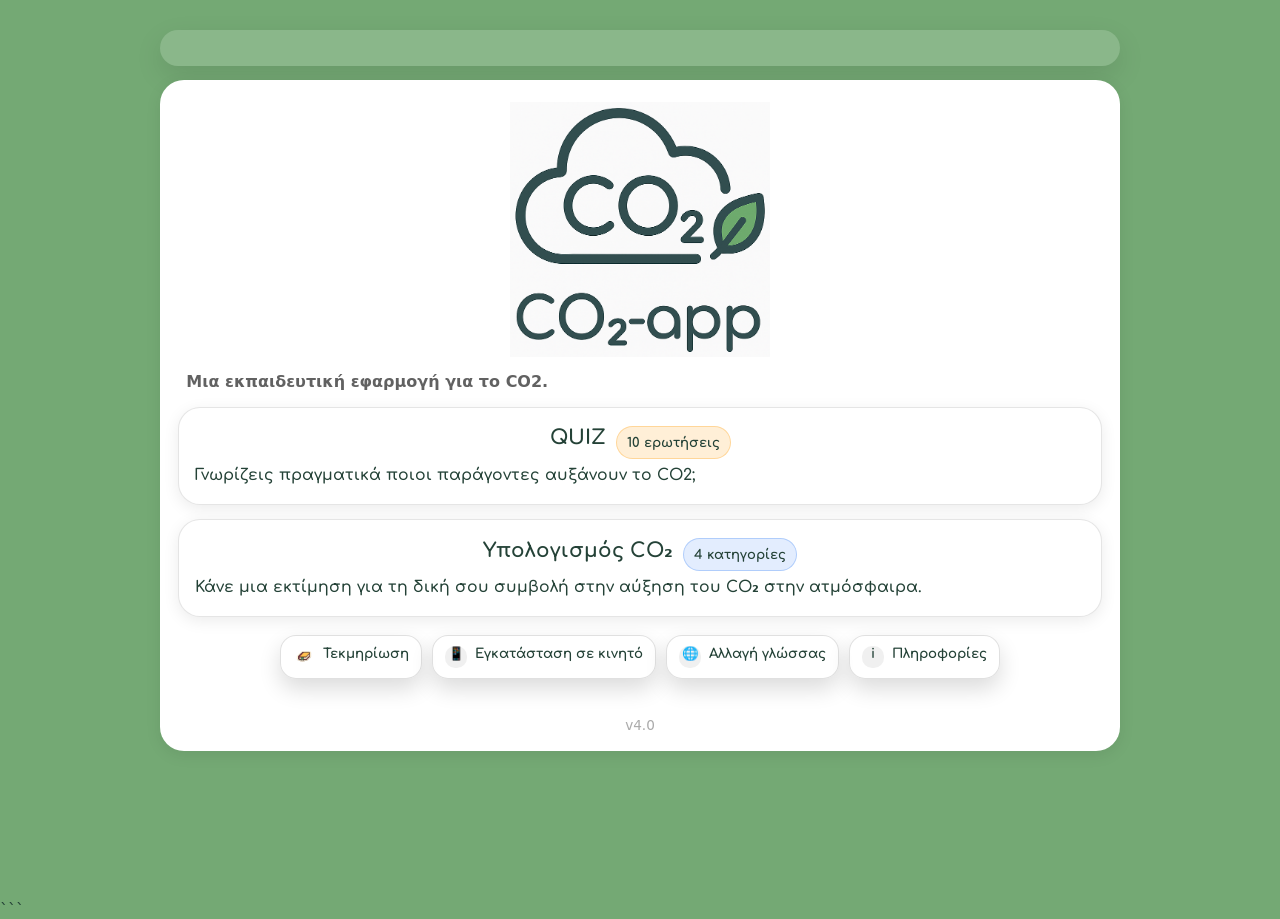
==== commit 6e2652b6: "Επαναφορά CO2app" ====
--- a/index.html
+++ b/index.html
@@ -1,955 +1,151 @@
 <!DOCTYPE html>
 <html lang="el">
 <head>
-    <meta charset="UTF-8">
-    <meta name="viewport" content="width=device-width, initial-scale=1.0, maximum-scale=1.0, user-scalable=no">
-    <title data-i18n="app_title">mNotes Pro</title>
-    <link rel="manifest" href="manifest.json">
-    <link rel="icon" type="image/png" href="icon-192.png">
-    <meta name="theme-color" content="#121212">
-    <link rel="stylesheet" href="fa/css/all.min.css">
-    <link rel="stylesheet" href="style.css">
+  <meta charset="utf-8"/>
+  <meta content="width=device-width, initial-scale=1" name="viewport"/>
+  <title>CO2-app</title>
+  <link href="./manifest.webmanifest" rel="manifest"/>
+  <meta content="#74a974" name="theme-color"/>
+  <meta content="yes" name="apple-mobile-web-app-capable"/>
+  <link href="./assets/icons/icon-192.png" rel="apple-touch-icon"/>
+  <link href="./styles.css?v=20" rel="stylesheet"/>
 </head>
-<body class="theme-slate"> 
-      <div id="fullScreenLoader" class="loader-overlay hidden">
-            <div class="loader-content">
-                <img src="icon-512.png" alt="mNotes Logo" class="loader-logo">
-                <div class="spinner"></div>
-                <p id="loaderText" data-i18n="syncing_data">Συγχρονισμός...</p>
-            </div>
+<body class="homeNoDrawer">
+  <div class="container">
+    <div class="panel" id="mainPanel">
+      <div style="height:12px"></div>
+    </div>
+    
+    <div class="card homeCard centerCard">
+      <div class="homeLogo">
+        <img alt="CO2app" height="260" id="appLogo" src="./assets/logo.png" style="width:min(70vw,260px);max-width:260px;height:auto;display:block;margin:0 auto;" width="260"/>
+      </div>
+      <div class="homeDesc" id="homeDesc"></div>
+      
+      <button class="homePrimary" id="btnQuiz">
+        <div class="homePrimaryTitle">
+          <span id="homeQuizTitle"></span>
+          <span class="badge orange" id="homeQuizBadge"></span>
         </div>
-    <div class="app-container">
-       
-        <aside class="col-nav" id="sidebar">
-            <div class="sidebar-header">
-                <div style="display: flex; flex-direction: column; gap: 5px; width: 100%;">
-                    <div style="display: flex; justify-content: space-between; align-items: center;">
-                        <span class="logo-text">mNotes <span id="songCount" style="font-size:0.8rem; opacity:0.6;">0</span></span>
-                        <div class="sidebar-actions">
-                            <button id="btnAuth" onclick="document.getElementById('authModal').style.display='flex'" class="action-btn" title="Login">
-                                <i class="fas fa-user"></i>
-                            </button>
-                            <button id="btnAddSong" onclick="createNewSong()" class="action-btn" title="Add Song / Προσθήκη">
-                                <i class="fas fa-plus"></i>
-                            </button>    
-                        </div>
-                    </div>
-                    <div id="userDisplayName" style="font-size: 0.8rem; color: var(--accent); font-weight: bold; min-height: 1.2em; margin-left: 2px;"></div>
-                    <div class="sidebar-tabs">
-                        <button id="tab-library" class="tab-btn active" onclick="switchSidebarTab('library')" data-i18n="tab_library">
-                            <i class="fas fa-list"></i> Library
-                        </button>
-                        <button id="tab-setlist" class="tab-btn" onclick="switchSidebarTab('setlist')" data-i18n="tab_setlist">
-                            <i class="fas fa-clipboard-list"></i> Setlist
-                        </button>
-                    </div>
-                </div>
-            </div>
-                <div class="sidebar-workspace" style="padding: 15px; background: var(--bg-panel); border-bottom: 1px solid var(--border-color);">
-                <div style="display: flex; justify-content: space-between; align-items: center; margin-bottom: 8px;">
-                    <span style="font-size: 0.75rem; color: var(--text-muted); text-transform: uppercase; letter-spacing: 1px; font-weight: bold;">
-                        <i class="fas fa-layer-group"></i> Χώρος Εργασίας
-                    </span>
-                </div>
-                
-                <select id="selGroup" class="set-control" onchange="switchContext(this.value)" style="width: 100%; margin-bottom: 10px; font-weight: bold; font-size: 0.95rem; padding: 8px; border-radius: 6px;">
-                    <option value="personal" data-i18n="opt_personal_lib">🏠 Προσωπική Βιβλιοθήκη</option>
-                </select>
-            
-                <button onclick="showBandManagerModal()" id="btnBandManage" style="width: 100%; padding: 8px; background: transparent; border: 1px solid var(--accent); color: var(--accent); border-radius: 6px; cursor: pointer; font-size: 0.85rem; display: flex; align-items: center; justify-content: center; gap: 8px; transition: all 0.2s;">
-                    <i class="fas fa-users-cog"></i> <span>Διαχείριση Μπάντας</span>
-                </button>
-            </div>
-            <div id="library-controls" class="sidebar-search" style="display:flex; flex-direction:column; gap:8px;">
-                
-                <input id="searchInp" type="text" data-i18n="search_ph" oninput="applyFilters()" style="width: 100%;">
-                
-                <div style="display:flex; gap:5px;">
-                    <select id="tagFilter" onchange="applyFilters()" style="flex:1;">
-                        <option value="" data-i18n="opt_all_tags">All Tags</option>
-                    </select>
-                    <select id="sortFilter" onchange="applySortAndRender()" class="sort-select-v2" style="flex:1;">
-                        <option value="alpha" data-i18n="sort_alpha">🔤 Αλφαβητικά</option>
-                        <option value="created" data-i18n="sort_newest">✨ Νεότερα</option>
-                        <option value="modified" data-i18n="sort_modified">✏️ Πρόσφατα</option>
-                    </select>
-                </div>
-            </div>
-            
-            <div id="setlist-controls" class="sidebar-search" style="display:none; flex-direction:column; gap:10px; border-bottom: 2px solid var(--accent);">
-                <div id="setlist-area">
-                    <label class="small-label-v2">
-                        <i class="fas fa-list"></i> <span data-i18n="lbl_active_setlist">ACTIVE SETLIST</span>
-                    </label>
-                    
-                    <select id="selSetlistName" onchange="switchSetlist(this.value)" class="setlist-select-v2">
-                        <option value="Default">Default Setlist</option>
-                    </select>
-            
-                    <div style="display:flex; gap:5px; margin-top:5px;">
-                        <button onclick="createSetlist()" class="footer-btn" data-i18n="btn_new_list_title">
-                            <i class="fas fa-plus"></i>
-                        </button>
-                        <button id="btnRenSetlist" onclick="renameSetlist()" class="footer-btn" data-i18n="btn_rename_title">
-                            <i class="fas fa-edit"></i>
-                        </button> 
-                        <button onclick="printSetlistPDF()" class="footer-btn" title="Εκτύπωση Λίστας (PDF)">
-                            <i class="fas fa-file-pdf"></i>
-                        </button>
-                        <button id="btnDelSetlist" onclick="deleteSetlist()" class="footer-btn danger-v2" data-i18n="btn_delete_title">
-                            <i class="fas fa-trash"></i>
-                        </button>   
-                    </div>
-                </div>
-            </div>  
-            
-            <ul id="songList" class="song-list"></ul>
-            
-            <div class="sidebar-footer">
-                <button id="btnLang" onclick="toggleLanguage()" class="footer-btn small">
-                    <i class="fas fa-globe"></i>
-                </button>
-                <button onclick="document.getElementById('importChoiceModal').style.display='flex'" class="footer-btn">
-                    <i class="fas fa-file-import"></i> <span data-i18n="btn_import">Import</span>
-                </button>
-                <button onclick="exportJSON()" class="footer-btn icon-only" title="Export / Εξαγωγή">
-                    <i class="fas fa-file-export"></i>
-                </button>
-                <button onclick="clearLibrary()" class="footer-btn icon-only danger">
-                    <i class="fas fa-trash"></i>
-                </button>
-            </div>
-        </aside>
-        <div class="resizer" id="dragMeLeft"></div>
-        <main class="col-stage" id="mainZone">
-            <div id="view-player" class="view-section active-view">
-                <div class="player-header-container">
-                    <h2 id="mainAppTitle" style="margin:0; font-size:1rem; opacity:0.8;"></h2>
-                </div>
+        <div class="homePrimarySub" id="homeQuizSub"></div>
+      </button>
+      
+      <button class="homePrimary" id="btnFoot">
+        <div class="homePrimaryTitle">
+          <span id="homeFootTitle"></span>
+          <span class="badge blue" id="homeFootBadge"></span>
+        </div>
+        <div class="homePrimarySub" id="homeFootSub"></div>
+      </button>
+      
+      <div class="homeChips">
+        <button class="homeChip" id="chipDocs">
+          <img alt="Docs" class="homeChipIconImg" height="22" src="./assets/ui/bookN.png" style="width:22px;height:22px;display:block;" width="22"/>
+          <span id="chipDocsText"></span>
+        </button>
+        <button class="homeChip" id="chipInstall">
+          <span class="homeChipIcon">📱</span>
+          <span id="chipInstallText"></span>
+        </button>
+        <button class="homeChip" id="chipLang">
+          <span class="homeChipIcon">🌐</span>
+          <span id="chipLangText"></span>
+        </button>
+        <button class="homeChip" id="chipAbout">
+          <span class="homeChipIcon">i</span>
+          <span id="chipAboutText"></span>
+        </button>
+      </div>
 
-                <div id="stickyNotesArea" style="display:none; padding:10px 15px;">
-                    <div class="sticky-note">
-                        <div class="note-pin"><i class="fas fa-thumbtack"></i></div>
-                        <div id="conductorNoteText" style="font-weight:bold; margin-bottom:5px; color:#222;"></div>
-                        <div id="personalNoteText" style="font-style:italic; color:#444; border-top:1px dashed #666; padding-top:5px; margin-top:5px;"></div>
-                    </div>
-                </div>
-
-                <div id="fixed-container" class="fixed-lyrics"></div>
-                <div id="scroll-container" class="scroll-lyrics"></div>
-                   <button id="floatingScrollBtn" class="floating-scroll-btn" onclick="toggleAutoScroll(event)">
-                        <i class="fas fa-play" id="scrollBtnIcon"></i> <span id="scrollBtnText" data-i18n="btn_auto_scroll">Auto Scroll</span>
-                    </button>
-                    
-                <div class="desktop-controls-area">
-                    <button id="btnPrevSong" onclick="navSetlist(-1)" class="round-btn">
-                        <i class="fas fa-step-backward"></i>
-                    </button>
-                    <button id="btnLyrics" onclick="toggleLyricsMode()" class="round-btn">
-                        <i class="fas fa-scroll"></i>
-                    </button>
-                    
-                    <div class="control-cluster">
-                        <span class="cluster-label" data-i18n="lbl_key">KEY</span>
-                        <div class="stepper">
-                            <button onclick="transDown()"><i class="fas fa-minus"></i></button>
-                            <span id="val-t">0</span>
-                            <button onclick="transUp()"><i class="fas fa-plus"></i></button>
-                        </div>
-                    </div>
-
-                    <div class="control-cluster">
-                        <span class="cluster-label" data-i18n="lbl_capo">CAPO</span>
-                        <div class="stepper">
-                            <button onclick="capoDown()"><i class="fas fa-minus"></i></button>
-                            <span id="val-c">0</span>
-                            <button onclick="capoUp()"><i class="fas fa-plus"></i></button>
-                        </div>
-                    </div>
-
-                    <button onclick="autoCapo()" class="round-btn accent-btn">
-                        <i class="fas fa-lightbulb"></i>
-                    </button>
-                    <button id="btnEditSong" onclick="switchToEditor()" class="round-btn">
-                        <i class="fas fa-pen"></i>
-                    </button>
-                    <button id="btnShareBand" onclick="showTransferModal()" class="round-btn" title="Κοινοποίηση στη Μπάντα">
-                     <i class="fas fa-share-square"></i>
-                     </button>
-                    <button id="btnNextSong" onclick="navSetlist(1)" class="round-btn">
-                        <i class="fas fa-step-forward"></i>
-                    </button>
-                </div>
-            </div>
-      
-            <div id="view-editor" class="view-section">
-                <div class="editor-toolbar">
-                    <button onclick="exitEditor()" class="text-btn">
-                        <i class="fas fa-times"></i> 
-                        <span data-i18n="btn_cancel">Cancel</span>
-                    </button>
-
-                    <div style="display:flex; gap:15px; align-items:center;">
-                        <button onclick="deleteCurrentSong()" class="icon-btn danger" title="Delete Song">
-                            <i class="fas fa-trash-alt"></i>
-                        </button>
-                       <button id="btnSyncFromBand" onclick="syncEditorFromBand()" class="tool-btn highlight-btn" title="Sync from Band" style="display:none;">
-                            <i class="fas fa-sync-alt"></i>
-                        </button>
-                        <button onclick="saveEdit()" class="icon-btn accent" title="Save Changes">
-                            <i class="fas fa-save"></i>
-                        </button>
-                    </div>
-                </div>
-
-               <div class="editor-body">
-                    <input id="inpTitle" class="inp title-inp" data-i18n="inp_title" oninput="autoSaveDraft()">
-                    <details><summary data-i18n="sum_metadata">Metadata & Notes</summary>
-                        <div class="details-content">
-                            <input id="inpArtist" class="inp" data-i18n="inp_artist" placeholder="Artist">
-                            <div style="display: flex; flex-direction: column; gap: 10px; margin-top: 10px;">
-                                <input id="inpVideo" class="inp" data-i18n="inp_video" placeholder="YouTube Link" style="flex: 1; margin: 0;" oninput="autoSaveDraft()">
-                                <div class="input-group">
-                                    <label style="font-size: 0.8rem; color: var(--accent); margin-bottom: 3px; display: block;">
-                                        <i class="fas fa-sticky-note"></i> Προσωπικές Σημειώσεις (Μόνο για εσάς)
-                                    </label>
-                                        <textarea id="inpPersonalNotes" class="inp" placeholder="Π.χ. Προσοχή στην αλλαγή..." style="width: 100%; height: 60px; resize: vertical;" oninput="autoSaveDraft()"></textarea>
-                                </div>
-                            </div>
-                        </div>
-                    </details>
-                    
-                    <div style="display:flex; gap:10px;">
-                        <input id="inpKey" class="inp" data-i18n="inp_key" style="width:80px; oninput="autoSaveDraft()">
-                        <div style="flex:1; position:relative">
-                            <div class="tag-wrapper" onclick="document.getElementById('tagInput').focus()">
-                                <div id="tagChips" style="display:contents;"></div>
-                                <input id="tagInput" class="tag-input-area" data-i18n="inp_tags" oninput="handleTagInput(this)" onkeydown="handleTagKey(event)">
-                            </div>
-                            <div id="tagSuggestions" class="tag-suggestions"></div>
-                            <input id="inpTags" type="hidden">
-                        </div>
-                    </div>
-                    <input id="inpIntro" class="inp" data-i18n="inp_intro oninput="autoSaveDraft()">
-                    <input id="inpInter" class="inp" data-i18n="inp_inter oninput="autoSaveDraft()">
-                    <textarea id="inpBody" class="inp txt-area" data-i18n="inp_body" oninput="autoSaveDraft()"></textarea>
-                </div>
-               
-            </div>
-        </main>
-<div class="resizer" id="dragMeRight"></div>
-<aside class="col-tools" id="rhythmTools">
-    <div class="sidebar-header-tools">
-        <span data-i18n="title_tools" style="font-weight:bold; color:var(--text-muted); font-size:0.9rem;">TOOLS & ASSETS</span>
-    </div>
-
-    <div id="video-sidebar-container" style="display:none; padding: 10px; border-bottom: 1px solid var(--border-color); background: rgba(0,0,0,0.1);">
-        <div id="video-embed-box" class="video-responsive" style="position:relative; padding-bottom:56.25%; height:0; overflow:hidden; border-radius:8px; background:transparent;">
-        </div>
-    </div>
-
-    <div class="tool-panel">
-        
-        <div class="tool-section">
-            <div class="section-title">
-                <i class="fas fa-microphone-alt" style="color:var(--accent);"></i> 
-                <span data-i18n="title_audio_hub">AUDIO HUB</span>
-            </div>
-            
-            <div style="display: grid; grid-template-columns: 1fr 1fr; gap: 10px; margin-bottom: 15px;">
-                
-                <div style="background: rgba(255, 255, 255, 0.03); border: 1px solid var(--border-color); border-radius: 8px; padding: 12px 5px; text-align: center; display: flex; flex-direction: column; align-items: center; justify-content: center; transition: all 0.2s;">
-                    <span id="recTimer" class="rec-timer" style="font-size: 0.85rem; margin-bottom: 8px; color: var(--text-muted); font-family: monospace;">00:00</span>
-                    <div style="display: flex; gap: 8px;">
-                       <div style="display: flex; gap: 8px;">
-                            <button id="btnRecord" onclick="toggleRecording()" class="action-btn-circle" title="Record" style="background: var(--bg-main); color: #ff4757; border: 1px solid #ff4757; width: 38px; height: 38px; border-radius: 50%; cursor: pointer; transition: 0.3s; display: flex; align-items: center; justify-content: center; font-size: 1.1rem;">
-                                <i class="fas fa-circle"></i>
-                            </button>
-                            
-                            <button id="btnDiscardRec" onclick="discardCurrentRecording()" class="action-btn-circle" style="display:none; background: #dc3545; color: #fff; border: none; width: 38px; height: 38px; border-radius: 50%; cursor: pointer; display: flex; align-items: center; justify-content: center; font-size: 1.1rem;" title="Ακύρωση Εγγραφής">
-                                <i class="fas fa-trash-alt"></i>
-                            </button>
-                        
-                            <button id="btnLinkRec" onclick="uploadAndLinkCurrent()" class="action-btn-circle" style="display:none; background: #4db6ac; color: #000; border: none; width: 38px; height: 38px; border-radius: 50%; cursor: pointer; display: flex; align-items: center; justify-content: center; font-size: 1.1rem;" title="Save to Song">
-                                <i class="fas fa-cloud-upload-alt"></i>
-                            </button>
-                        </div>
-                    </div>
-                </div>
-
-                <div onclick="openAssetManager('audio')" style="background: rgba(255, 255, 255, 0.03); border: 1px solid var(--border-color); border-radius: 8px; padding: 12px 5px; text-align: center; display: flex; flex-direction: column; align-items: center; justify-content: center; cursor: pointer; transition: background 0.2s;" onmouseover="this.style.background='rgba(255,255,255,0.08)'" onmouseout="this.style.background='rgba(255,255,255,0.03)'">
-                    <i class="fas fa-folder-open" style="font-size: 1.6rem; color: var(--accent); margin-bottom: 8px;"></i>
-                    <span data-i18n="btn_manage_audio" style="font-size: 0.8rem; font-weight: bold; color: var(--text-main);">Audio Library</span>
-                </div>
-
-            </div>
-
-            <div id="uploadProgressBox" style="display:none; margin-bottom: 15px;">
-                <div class="prog-bg"><div id="uploadBar" class="prog-fill"></div></div>
-                <span id="uploadText" data-i18n="msg_uploading" style="font-size:0.7rem; color:#888;">Uploading...</span>
-            </div>
-
-            <audio id="masterAudio"></audio>
-           <div id="customPlayerUI" style="display: none; align-items: center; gap: 8px; background: var(--bg-panel, rgba(0,0,0,0.2)); border: 1px solid var(--border-color); border-radius: 8px; padding: 10px; width: 100%; box-sizing: border-box; margin-bottom: 15px; box-shadow: 0 4px 6px rgba(0,0,0,0.1);">
-                <button id="cpPlayBtn" onclick="toggleCustomPlayer()" style="background: var(--accent); color: #000; border: none; width: 35px; height: 35px; border-radius: 50%; cursor: pointer; display: flex; align-items: center; justify-content: center; font-size: 1rem; transition: 0.2s transform;">
-                    <i class="fas fa-play" id="cpPlayIcon"></i>
-                </button>
-                <span id="cpCurrentTime" style="font-size: 0.75rem; color: var(--text-main); font-family: monospace; min-width: 35px;">0:00</span>
-                <input type="range" id="cpSeekbar" value="0" max="100" oninput="seekCustomPlayer(this.value)" style="flex: 1; accent-color: var(--accent); height: 4px; cursor: pointer;">
-                <span id="cpDuration" style="font-size: 0.75rem; color: var(--text-muted); font-family: monospace; min-width: 35px;">0:00</span>
-            </div>
-            
-            <div id="audio-tools-panel" style="display:none; margin-bottom:15px; padding: 10px; background: rgba(0,0,0,0.1); border-radius: 8px; border: 1px solid var(--border-color);">
-                <div style="font-size: 0.8rem; font-weight: bold; margin-bottom: 10px; color: var(--text-muted);">
-                    <i class="fas fa-sliders-h"></i> <span data-i18n="lbl_audio_tools">AUDIO TOOLS</span>
-                </div>
-
-                <div style="display: flex; align-items: center; justify-content: space-between; margin-bottom: 12px;">
-                    <span style="font-size: 0.85rem;" data-i18n="lbl_pitch">Pitch:</span>
-                    <div style="display: flex; gap: 8px; align-items: center;">
-                        <button id="btnAudioPitchDown" class="play-mini-btn" style="width: 28px; height: 28px; padding: 0;">-</button>
-                        <span id="audioPitchDisplay" style="width: 24px; text-align: center; font-weight: bold; font-size: 0.9rem;">0</span>
-                        <button id="btnAudioPitchUp" class="play-mini-btn" style="width: 28px; height: 28px; padding: 0;">+</button>
-                    </div>
-                    <button id="btnAudioPitchReset" class="add-mini-btn" style="padding: 2px 8px; font-size: 0.75rem;" data-i18n="btn_reset">Reset</button>
-                </div>
-
-                <button id="btnDetectKey" class="add-mini-btn" style="width: 100%; justify-content: center; background-color: rgba(40, 167, 69, 0.15); border-color: rgba(40, 167, 69, 0.4);">
-                    <i class="fas fa-magic"></i> <span data-i18n="btn_detect_key">Detect Key</span>
-                </button>
-                <div id="keyDetectResult" style="display: none; text-align: center; font-weight: bold; margin-top: 8px; font-size: 1.1rem; color: #28a745;">
-                </div>
-            </div>
-
-            <div class="audio-list-container" style="background: rgba(0,0,0,0.15); border: 1px solid rgba(255,255,255,0.05); border-radius: 8px; padding: 10px;">
-                <label class="list-label" data-i18n="lbl_tracks" style="font-size: 0.75rem; color: var(--text-muted); margin-bottom: 8px; display: block; letter-spacing: 1px;">TRACKS:</label>
-                <div id="sideRecList" class="compact-list">
-                    <div class="empty-state" data-i18n="msg_no_recordings" style="text-align: center; color: #666; font-size: 0.85rem; padding: 10px 0; font-style: italic;">No recordings yet</div> 
-                </div>
-            </div>
-        </div>
-
-        <hr class="sep">
-
-        <details id="filesGroup" class="tool-group">
-            <summary><i class="fas fa-folder-open" style="color:var(--accent);"></i> <span data-i18n="sum_files">FILES & SHEETS</span></summary>
-            <div class="group-content">
-                <div id="list-sheets" class="file-list compact" style="margin-bottom: 10px;">
-                    <div class="empty-state" data-i18n="msg_no_attachments">No attachments</div>
-                </div>
-                <button class="add-mini-btn" onclick="openAssetManager('document')" style="width: 100%; justify-content: center; padding: 8px;">
-                    <i class="fas fa-folder-open"></i> <span data-i18n="btn_manage_files">Files Library</span>
-                </button>
-            </div>
-        </details>
-        
-             
-            
-        <hr class="sep">
-        <details class="tool-group" id="rhythmsMetronomeGroup" open>
-                <summary><i class="fas fa-drum"></i> <span data-i18n="sum_rhythms">RHYTHMS & METRONOME</span></summary>
-                <div class="group-content">
-                    
-                    <div style="display: flex; align-items: center; justify-content: center; margin-bottom: 20px; gap: 20px; padding-top: 5px;">
-                        <button id="btnPlayRhythm" onclick="toggleMasterRhythm()" class="action-btn-circle" style="width: 60px; height: 60px; border-radius: 50%; display: flex; align-items: center; justify-content: center; font-size: 1.5rem; background: var(--accent); color: #000; border: none; box-shadow: 0 4px 10px rgba(0,0,0,0.3); cursor: pointer; transition: 0.2s transform;">
-                            <i class="fas fa-play" id="iconPlayRhythm"></i>
-                        </button>
-                        <div class="bpm-display" style="text-align: center;">
-                            <span id="dispBpm" style="font-size: 2.2rem; font-weight: bold; color: var(--text-main);">100</span> 
-                            <span style="font-size:0.85rem; color: var(--text-muted); font-weight: bold; display: block; margin-top: -5px;" data-i18n="lbl_bpm">BPM</span>
-                        </div>
-                    </div>
-            
-                    <div class="bpm-row" style="background: rgba(0,0,0,0.2); padding: 15px; border-radius: 8px; margin-bottom: 15px; border: 1px solid var(--border-color); display: flex; flex-direction: column; gap: 15px;">
-                        
-                        <div style="display: flex; flex-direction: column; gap: 5px;">
-                            <div style="display: flex; justify-content: space-between; font-size: 0.8rem; color: var(--text-muted);">
-                                <span><i class="fas fa-tachometer-alt"></i> Ταχύτητα</span>
-                            </div>
-                            <input type="range" id="rngBpm" min="40" max="250" value="100" class="compact-range" style="width: 100%; accent-color: var(--accent);" oninput="changeRhythmBpm(this.value)">
-                        </div>
-            
-                        <div style="display: flex; flex-direction: column; gap: 5px;">
-                            <div style="display: flex; justify-content: space-between; font-size: 0.8rem; color: var(--text-muted);">
-                                <span><i class="fas fa-volume-up"></i> Ένταση</span>
-                            </div>
-                            <input type="range" id="rngVolume" min="0" max="100" value="80" class="compact-range" style="width: 100%; accent-color: #4db6ac;" oninput="changeRhythmVolume(this.value)">
-                        </div>
-            
-                        <div style="display: flex; flex-direction: column; gap: 5px; padding-top: 10px; border-top: 1px solid rgba(255,255,255,0.05);">
-                            <div style="display: flex; justify-content: space-between; font-size: 0.8rem; color: var(--text-muted);">
-                                <span><i class="fas fa-wave-square"></i> Συχνότητα Tick</span>
-                            </div>
-                            <input type="range" id="rngPitch" min="400" max="1500" value="800" class="compact-range" style="width: 100%; height: 3px; accent-color: #888;" oninput="BasicMetronome.setPitch(this.value)" title="Ρύθμιση Συχνότητας (Pitch)">
-                        </div>
-            
-                    </div>
-            
-                    <div id="activeRhythmBox" style="position: relative; background: rgba(255,255,255,0.03); border: 1px dashed var(--border-color); border-radius: 6px; padding: 10px; text-align: center; margin-bottom: 12px;">
-                        <button onclick="clearActiveRhythm()" style="position: absolute; top: 5px; right: 8px; background: transparent; border: none; color: #ff4757; font-size: 1.1rem; cursor: pointer; transition: 0.2s;" title="Επιστροφή σε Μετρονόμο">
-                            <i class="fas fa-times-circle"></i>
-                        </button>
-                        <span style="color: var(--text-muted); display: block; font-size: 0.75rem; margin-bottom: 4px; text-transform: uppercase; letter-spacing: 1px;">Ενεργος Ρυθμος:</span>
-                        <span id="seq-current-name" style="font-weight: bold; color: var(--text-main); font-size: 0.95rem;">Απλός Μετρονόμος (Tick)</span>
-                    </div>
-                    
-                    <div id="list-rhythms" class="file-list compact" style="margin-bottom: 15px;"></div>
-                    
-                    <button onclick="openAssetManager('rhythm')" class="add-mini-btn" style="width: 100%; justify-content: center; padding: 10px; font-size: 0.85rem; margin-bottom: 10px; background: rgba(0,0,0,0.2); border: 1px solid var(--accent);">
-                        <i class="fas fa-drum" style="color: var(--accent);"></i> 
-                        <span data-i18n="btn_manage_rhythms" style="margin-left: 8px;">Rhythms Library (.mnr)</span>
-                    </button>
-            
-                    <button onclick="openMStudio()" 
-                            style="width: 100%; padding: 12px; margin-bottom: 5px; font-size: 1.05rem; font-weight: bold; background: var(--bg-panel); color: var(--text-main); border: 2px solid var(--accent); border-radius: 8px; box-shadow: 0 4px 15px rgba(0,0,0,0.2); cursor: pointer; transition: 0.2s transform; display: flex; align-items: center; justify-content: center; gap: 8px;">
-                        <i class="fas fa-sliders-h" style="color: var(--accent);"></i> 
-                        <span>mStudio</span> 
-                        <i class="fas fa-lock" id="lockStudioIcon" style="font-size: 0.8rem; color: var(--text-muted);"></i>
-                    </button>
-            
-                </div>
-            </details>
-                    
-         <hr class="sep" id="guitarChordsSep">
-         <details class="tool-group" id="guitarChordsGroup">
-            <summary><i class="fas fa-guitar"></i> <span data-i18n="lbl_show_chords">GUITAR CHORDS</span></summary>
-            <div class="group-content">
-                <div id="chord-charts-container" style="display: flex; flex-wrap: wrap; gap: 15px; justify-content: center; padding-top:10px;">
-                    <div class="empty-state" data-i18n="msg_no_chords">Δεν βρέθηκαν συγχορδίες...</div>
-                </div>
-            </div>
-         
-         </details> 
-        
-          <div class="tools-footer">
-                <button class="footer-btn" onclick="openSettings()" title="Settings">
-                    <i class="fas fa-cog"></i>
-                </button>
-                <button id="btnAuthBottom" class="footer-btn" onclick="document.getElementById('authModal').style.display='flex'">
-                    <i class="fas fa-user"></i> <span data-i18n="btn_account">Account</span> 
-                </button>
-            </div>
-        </aside>
- 
-
-    <div id="importChoiceModal" class="modal" style="display:none;">
-        <div class="modal-content">
-            <h3 data-i18n="title_import">Import Song</h3>
-            <button onclick="selectImport('url')" class="modal-btn">
-                <i class="fas fa-link"></i> <span data-i18n="btn_import_url">From URL</span>
-            </button>
-            <button onclick="selectImport('file')" class="modal-btn">
-                <i class="fas fa-file-upload"></i> <span data-i18n="btn_import_file">From File</span>
-            </button>
-            <button onclick="document.getElementById('importChoiceModal').style.display='none'" class="modal-btn cancel" data-i18n="btn_cancel">Cancel</button>
-        </div>
-    </div>
-
-    <div id="assetManagerModal" class="modal" style="display:none;">
-        <div class="modal-content" style="max-width: 500px; width: 95%;">
-            <div style="display:flex; justify-content:space-between; align-items:center; margin-bottom:15px;">
-                <h3 style="margin:0;"><i class="fas fa-photo-video"></i> <span data-i18n="title_media_library">My Media Library</span></h3>
-                <button onclick="closeAssetManager()" class="text-btn"><i class="fas fa-times"></i></button>
-            </div>
-            
-            <div style="margin-bottom: 15px; text-align: center;">
-                <input type="file" id="inpGlobalUpload" style="display:none;" accept=".mp3, .wav, .m4a, .webm, audio/mpeg, audio/wav, audio/mp4, audio/webm, .pdf, application/pdf, .png, .jpg, .jpeg, image/png, image/jpeg, .mnr, .mnrythm, .nmr" onchange="handleGlobalUpload(this)">
-                <button onclick="document.getElementById('inpGlobalUpload').click()" class="highlight-btn" style="width:100%; padding:10px; font-size:1rem;">
-                    <i class="fas fa-cloud-upload-alt"></i> <span data-i18n="btn_upload_new">Upload New File</span>
-                </button>
-            </div>
-            
-            <label class="list-label" data-i18n="lbl_my_files">MY UPLOADED FILES:</label>
-            <div class="asset-list-container" style="max-height: 250px; overflow-y: auto; border: 1px solid var(--border-color); border-radius: 8px; padding: 10px; background: rgba(0,0,0,0.05);">
-                <div id="assetManagerList" class="compact-list">
-                    </div>
-            </div>
-            
-            <input type="hidden" id="assetManagerCurrentType" value="audio">
-        </div>
-    </div> 
-    
-    <div id="settingsModal" class="modal" style="display:none;">
-    <div class="modal-content settings-content">
-        <h3 data-i18n="title_settings" style="margin-top: 0; margin-bottom: 20px; border-bottom: 2px solid var(--accent); padding-bottom: 10px;">Settings</h3>
-
-        <div class="settings-group">
-            <h4 style="color: var(--accent); margin-bottom: 15px; text-transform: uppercase; font-size: 0.85em; opacity: 0.9;">Γενικά & Εμφάνιση</h4>
-            
-            <label style="display: flex; justify-content: space-between; align-items: center; margin-bottom: 10px;">
-                <span data-i18n="lbl_theme">Theme:</span> 
-                <select id="setTheme" class="set-control" onchange="applyTheme()">
-                    <option value="theme-dark">Deep Night</option>
-                    <option value="theme-slate">Slate Gray</option>
-                    <option value="theme-light">Paper Light</option>
-                </select>
-            </label>
-        
-            <label class="setting-checkbox-label" style="display: flex; align-items: center; gap: 8px; margin-bottom: 10px; cursor: pointer;">
-                <input type="checkbox" id="setDisableSplit">
-                <span data-i18n="opt_disable_split">Ενιαία προβολή κειμένου (Όχι Split)</span>
-            </label>
-
-            <label class="setting-checkbox-label" style="display: flex; align-items: center; gap: 8px; margin-bottom: 10px; cursor: pointer;">
-                <input type="checkbox" id="setWakeLock"> 
-                <span data-i18n="lbl_keep_screen">Keep Screen On</span>
-            </label>
-
-            <label class="setting-checkbox-label" style="display: flex; align-items: center; gap: 8px; margin-bottom: 10px; cursor: pointer;">
-                <input type="checkbox" id="setHideDemo"> 
-                <span data-i18n="lbl_hide_demo">Hide Demo Songs</span>
-            </label>
-        </div>
-
-        <div class="settings-group" style="margin-top: 20px; border-top: 1px solid rgba(150,150,150,0.2); padding-top: 15px;">
-            <h4 style="color: var(--accent); margin-bottom: 15px; text-transform: uppercase; font-size: 0.85em; opacity: 0.9;" data-i18n="lbl_chord_appearance">Σκηνή & Συγχορδίες</h4>
-            
-            <label style="display: flex; justify-content: space-between; align-items: center; margin-bottom: 10px;">
-                <span data-i18n="lbl_chord_size">Μέγεθος:</span> 
-                <input type="range" id="setChordSize" min="0.5" max="2" step="0.1" value="1" style="width: 50%;">
-            </label>
-            
-            <label style="display: flex; justify-content: space-between; align-items: center; margin-bottom: 10px;">
-                <span data-i18n="lbl_chord_dist">Απόσταση (Ύψος):</span> 
-                <input type="range" id="setChordDist" min="-10" max="20" step="1" value="0" style="width: 50%;">
-            </label>
-
-            <label class="setting-checkbox-label" style="display: flex; align-items: center; gap: 8px; margin-bottom: 10px; cursor: pointer;">
-                <input type="checkbox" id="setShowChords" checked onchange="GuitarChordsUI.toggleVisibility(this.checked)"> 
-                <span data-i18n="lbl_show_chords">🎸 Εμφάνιση Συγχορδιών (Κιθάρα)</span>
-            </label>
-
-            <label class="setting-checkbox-label" style="display: flex; align-items: center; gap: 8px; margin-bottom: 10px; cursor: pointer;">
-                <input type="checkbox" id="setOnlySharps">
-                <span data-i18n="opt_only_sharps">Χρήση μόνο διέσεων (Sharps)</span>
-            </label>
-
-            <label style="display: flex; justify-content: space-between; align-items: center; margin-bottom: 10px;">
-                <span data-i18n="lbl_max_capo">Max Capo:</span> 
-                <input type="number" id="setMaxCapo" value="12" class="inp" style="width: 60px; padding: 4px; text-align: center;">
-            </label>
-
-            <label class="setting-checkbox-label" style="display: flex; align-items: center; gap: 8px; margin-bottom: 10px; cursor: pointer;">
-                <input type="checkbox" id="chkAutoSaveCapo">
-                <span style="color: var(--accent);">Απομνημόνευση Capo (Auto-Save)</span>
-            </label>
-        </div>
-
-        <div class="settings-group" style="margin-top: 20px; border-top: 1px solid rgba(150,150,150,0.2); padding-top: 15px;">
-            <h4 style="color: var(--accent); margin-bottom: 15px; text-transform: uppercase; font-size: 0.85em; opacity: 0.9;">Auto-Scroll</h4>
-
-            <label class="setting-checkbox-label" style="display: flex; align-items: center; gap: 8px; margin-bottom: 10px; cursor: pointer;">
-                <input type="checkbox" id="setShowScrollBtn" checked>
-                <span data-i18n="opt_show_scroll">Εμφάνιση κουμπιού Scroll</span>
-            </label>   
-            
-            <div style="margin-bottom: 10px;">
-                <span data-i18n="lbl_scroll_speed" style="display: block; margin-bottom: 5px;">Ταχύτητα (Speed):</span>
-                <input type="range" id="setScrollSpeed" min="10" max="200" style="width: 100%;">
-            </div>
-        </div>
-
-        <div class="settings-group" style="margin-top: 20px; border-top: 1px solid rgba(150,150,150,0.2); padding-top: 15px;">
-            <h4 style="color: var(--accent); margin-bottom: 15px; text-transform: uppercase; font-size: 0.85em; opacity: 0.9;">Εκτύπωση & Εξαγωγή</h4>
-            
-            <label class="setting-checkbox-label" style="display: flex; align-items: center; gap: 8px; margin-bottom: 10px; cursor: pointer;">
-                <input type="checkbox" id="setPrintLyricsOnly">
-                <span data-i18n="opt_print_lyrics">Εκτύπωση μόνο στίχων (PDF)</span>
-            </label>
-        </div>
-        
-        <div style="margin-top:25px; text-align:center;">
-              <button onclick="redeemGiftCode()" class="modal-btn" style="width:100%; padding: 10px; background:var(--bg-panel); border:1px dashed var(--accent); color:var(--accent); cursor: pointer; border-radius: 6px;">
-                  <i class="fas fa-gift"></i> Έχετε Κωδικό Δώρου;
-              </button>
-        </div>
-        
-        <div style="margin-top:20px; display:flex; gap:10px;">
-            <button onclick="saveSettings()" class="modal-btn accent" data-i18n="btn_save" style="flex: 1; padding: 12px; font-weight: bold;">Save</button>
-            <button onclick="document.getElementById('settingsModal').style.display='none'" class="modal-btn cancel" data-i18n="btn_cancel" style="flex: 1; padding: 12px;">Cancel</button>
-        </div>
-    </div>
-</div>
-
-  <input type="file" id="hiddenFileInput" style="display:none;" accept=".json, .mnote, .mnotes" onchange="processFileDirectly(this)" >
-    
-    <div id="authModal" class="modal-overlay" style="display:none;">
-        <div class="modal-box">
-             <h3 data-i18n="title_login"><i class="fas fa-sign-in-alt"></i> Login / Sign Up</h3>
-             
-             <div style="background: rgba(255, 193, 7, 0.1); border: 1px solid #ffc107; color: #ffbc00; padding: 10px; border-radius: 8px; font-size: 0.85rem; margin-bottom: 15px; text-align: center; line-height: 1.4;">
-                 <i class="fas fa-info-circle"></i> <b data-i18n="lbl_beta_title">BETA VERSION</b><br>
-                 <span data-i18n="lbl_beta_desc">Η εφαρμογή βρίσκεται σε δοκιμαστική φάση. Προς το παρόν υποστηρίζονται μόνο δωρεάν εγγραφές.</span>
-             </div>
-             
-             <button onclick="loginWithGoogle()" class="google-btn">
-                <img src="https://www.svgrepo.com/show/475656/google-color.svg" width="20"> 
-                <span data-i18n="btn_google_login">Sign in with Google</span>
-             </button>
-             <div class="auth-sep"><div class="sep-line"></div><span data-i18n="lbl_or_email">OR EMAIL</span><div class="sep-line"></div></div>
-             <input type="email" id="authEmail" class="inp" data-i18n="ph_email" placeholder="Email">
-             <input type="password" id="authPass" class="inp" data-i18n="ph_password" placeholder="Password">
-             <button onclick="doLogin()" class="modal-btn accent" data-i18n="btn_login"><i class="fas fa-sign-in-alt"></i> Login</button>
-             <button onclick="doSignUp()" class="modal-btn" data-i18n="btn_signup"><i class="fas fa-user-plus"></i> Sign Up</button>
-             <button onclick="document.getElementById('authModal').style.display='none'" class="modal-btn cancel" data-i18n="btn_close"><i class="fas fa-times"></i> Close</button>
-             <div id="authMsg" class="auth-error-msg"></div>
-        </div>
-    </div>
-
-    <div id="drawerHandle" onclick="toggleRightDrawer()"><i class="fas fa-bars"></i></div>
-
-    <aside id="rightDrawer" class="right-drawer">
-        <div class="drawer-header">
-            <span style="font-weight:bold; color:var(--accent);" data-i18n="title_menu">MENU</span>
-            <button onclick="toggleRightDrawer()" class="drawer-close"><i class="fas fa-times"></i></button>
-        </div>
-        
-        <div class="drawer-section">
-            <label data-i18n="lbl_navigation">NAVIGATION</label>
-            <button class="drawer-btn active" onclick="switchDrawerTab('library')">
-                <i class="fas fa-list"></i> <span data-i18n="tab_library">Library</span>
-            </button>
-            <button class="drawer-btn" onclick="switchDrawerTab('stage')">
-                <i class="fas fa-microphone-alt"></i> <span data-i18n="mob_stage">Stage</span>
-            </button>
-            <button class="drawer-btn" onclick="switchDrawerTab('tools')">
-                <i class="fas fa-drum"></i> <span data-i18n="mob_rhythm">Rhythm & Tools</span>
-            </button>
-        </div>
-
-        <div id="drawer-player-controls" class="drawer-section" style="display:none;">
-            <label data-i18n="lbl_controls">CONTROLS</label>
-            <button class="drawer-btn" onclick="toggleLyricsMode()">
-                <i class="fas fa-scroll"></i> <span data-i18n="btn_lyrics_mode">Lyrics Mode</span>
-            </button>
-            
-            <div class="drawer-row">
-                <span data-i18n="lbl_transpose">Transpose:</span>
-                <div class="stepper">
-                    <button onclick="transDown()"><i class="fas fa-minus"></i></button>
-                    <span id="drawer-val-t">0</span>
-                    <button onclick="transUp()"><i class="fas fa-plus"></i></button>
-                </div>
-            </div>
-            
-            <div class="drawer-row">
-                <span data-i18n="lbl_capo_simple">Capo:</span>
-                <div class="stepper">
-                    <button onclick="capoDown()"><i class="fas fa-minus"></i></button>
-                    <span id="drawer-val-c">0</span>
-                    <button onclick="capoUp()"><i class="fas fa-plus"></i></button>
-                </div>
-            </div>
-            
-            <button class="drawer-btn" onclick="autoCapo()">
-                <i class="fas fa-lightbulb"></i> <span data-i18n="btn_smart_capo">Smart Capo</span>
-            </button>
-            <button class="drawer-btn" onclick="switchToEditor()">
-                <i class="fas fa-pen"></i> <span data-i18n="btn_edit_song">Edit Song</span>
-            </button>
-        </div>
-
-        <div class="drawer-section" style="margin-top:auto; border-top:1px solid #333; padding-top:10px;">
-            <button class="drawer-btn" onclick="openSettings()">
-                <i class="fas fa-cog"></i> <span data-i18n="title_settings">Settings</span>
-            </button>
-            <button id="btnAuthDrawer" class="drawer-btn" onclick="document.getElementById('authModal').style.display='flex'">
-                <i class="fas fa-user"></i> <span data-i18n="btn_account">Account</span>
-            </button>
-        </div>
-    </aside>
-
-    <div id="mediaOverlay" class="media-overlay" style="display:none;" onclick="closeMediaOverlay()">
-        <button class="close-overlay-btn" onclick="closeMediaOverlay()">&times;</button>
-        <div class="overlay-content" onclick="event.stopPropagation()">
-            <h3 id="overlayTitle">Document View</h3>
-            <div id="overlayBody"></div>
-        </div>
-    </div>
-    <div id="rhythmLoadModal" class="modal" style="display:none; z-index:2500 !important;">
-        <div class="modal-content" style="max-width: 450px;">
-            <h3 data-i18n="title_load_rhythm">Load Rhythm</h3>
-            
-            <div style="display:flex; gap:5px; margin-bottom:15px; border-bottom:1px solid var(--border-color); padding-bottom:10px;">
-                <button id="tabRhythmSystem" class="modal-btn active" onclick="loadRhythmTab('presets')" style="flex:1; padding:8px; font-size:0.85rem;">
-                    <i class="fas fa-server"></i> <span data-i18n="tab_sys">System</span>
-                </button>
-                <button id="tabRhythmPersonal" class="modal-btn" onclick="loadRhythmTab('personal')" style="flex:1; padding:8px; font-size:0.85rem;">
-                    <i class="fas fa-cloud"></i> <span data-i18n="tab_cloud">My Cloud</span>
-                </button>
-                <button id="tabRhythmBand" class="modal-btn" onclick="loadRhythmTab('band')" style="flex:1; padding:8px; font-size:0.85rem; display:none;">
-                    <i class="fas fa-users"></i> <span data-i18n="tab_band">Band</span>
-                </button>
-            </div>
-
-            <input id="searchRhythm" class="inp" data-i18n="ph_search_rhythm" oninput="AudioEngine.searchRhythms()" placeholder="Αναζήτηση..." style="margin-bottom:10px;">
-            
-            <div id="rhythmResults" class="rhythm-results-box" style="min-height:250px; max-height:400px; overflow-y:auto; border:1px solid var(--border-color); border-radius:6px; padding:10px; margin-bottom:15px; background:var(--bg-main);">
-            </div>
-            
-            <button onclick="document.getElementById('rhythmLoadModal').style.display='none'" class="modal-btn cancel" style="width:100%;">
-                <i class="fas fa-times"></i> <span data-i18n="btn_close">Close</span>
-            </button>
-        </div>
-    </div>
-
-    <div id="rhythmSaveModal" class="modal" style="display:none; z-index:2500 !important; ">
-        <div class="modal-content">
-            <h3 data-i18n="title_save_rhythm">Save Rhythm</h3>
-            <input id="saveRhythmName" class="inp" data-i18n="ph_rhythm_name">
-            <input id="saveRhythmTags" class="inp" data-i18n="ph_rhythm_tags">
-            <div style="margin-top:15px; display:flex; gap:10px;">
-                <button onclick="AudioEngine.saveRhythm()" class="modal-btn accent">
-                    <i class="fas fa-save"></i> <span data-i18n="btn_save">Save</span>
-                </button>
-                <button onclick="document.getElementById('rhythmSaveModal').style.display='none'" class="modal-btn cancel">
-                    <i class="fas fa-times"></i> <span data-i18n="btn_cancel">Cancel</span>
-                </button>
-            </div>
-        </div>
-    </div>
-
-  <div id="pricingModal" class="modal" style="display:none;">
-    <div class="modal-content pricing-content" style="max-width: 1200px !important;">
-        <button onclick="document.getElementById('pricingModal').style.display='none'" class="close-pricing">&times;</button>
-        
-        <h2 style="text-align:center; margin-bottom:5px;">Choose your Stage 🎸</h2>
-        <p style="text-align:center; color:#ffc107; margin-bottom:20px; font-size:0.9rem;">
-            <i class="fas fa-tools"></i> <b data-i18n="lbl_early_access">Early Access:</b> Τα Premium πακέτα ξεκλειδώνονται μόνο με Κωδικούς Δώρου!
-        </p>
-        
-        <div class="pricing-grid">
-            <div class="pricing-card">
-                <div class="p-header">
-                    <h3>Solo Free</h3>
-                    <div class="price">€0<span>/mo</span></div>
-                </div>
-                <ul class="p-features">
-                    <li><i class="fas fa-check"></i> Απεριόριστα Τραγούδια</li>
-                    <li><i class="fas fa-check"></i> Τοπική Αποθήκευση Μόνο</li>
-                    <li class="disabled"><i class="fas fa-times"></i> Ήχος & Επισυνάψεις</li>
-                    <li class="disabled"><i class="fas fa-times"></i> Συγχρονισμός Cloud</li>
-                    <li class="disabled"><i class="fas fa-times"></i> Λειτουργίες Μπάντας</li>
-                </ul>
-                <button class="p-btn current" disabled data-i18n="btn_current_plan">Current Plan</button>
-            </div>
-
-            <div class="pricing-card featured">
-                <div class="badge-pop">POPULAR</div>
-                <div class="p-header">
-                    <h3>Solo Plus</h3>
-                    <div class="price">Εφάπαξ</div>
-                </div>
-                <ul class="p-features">
-                    <li><i class="fas fa-check"></i> <b>50MB Cloud Sync</b></li>
-                    <li><i class="fas fa-check"></i> <b>Πλήρες Drum Machine</b></li>
-                    <li><i class="fas fa-check"></i> Ήχος & Επισυνάψεις</li>
-                    <li class="disabled"><i class="fas fa-times"></i> Δημιουργία Μπάντας</li>
-                </ul>
-                <button onclick="document.getElementById('pricingModal').style.display='none'; openSettings();" class="p-btn accent" data-i18n="btn_req_gift">Requires Gift Code</button>
-            </div>
-
-            <div class="pricing-card">
-                <div class="p-header">
-                    <h3>Band Mate</h3>
-                    <div class="price">Τριμηνιαία</div>
-                </div>
-                <ul class="p-features">
-                    <li><i class="fas fa-check"></i> <b>500MB Cloud Sync</b></li>
-                    <li><i class="fas fa-check"></i> <b>Συμμετοχή Παντού</b></li>
-                    <li><i class="fas fa-check"></i> 50 Setlists</li>
-                    <li><i class="fas fa-check"></i> Πλήρη Εργαλεία Ήχου</li>
-                </ul>
-                <button onclick="document.getElementById('pricingModal').style.display='none'; openSettings();" class="p-btn" data-i18n="btn_req_gift">Requires Gift Code</button>
-            </div>
-
-            <div class="pricing-card">
-                <div class="p-header">
-                    <h3>Band Leader</h3>
-                    <div class="price">Τριμηνιαία</div>
-                </div>
-                <ul class="p-features">
-                    <li><i class="fas fa-check"></i> <b>1.5GB Cloud Sync</b></li>
-                    <li><i class="fas fa-check"></i> <b>1 Μπάντα (Ιδιοκτήτης)</b></li>
-                    <li><i class="fas fa-check"></i> 150 Setlists</li>
-                    <li><i class="fas fa-check"></i> Πλήρη Εργαλεία Ήχου</li>
-                </ul>
-                <button onclick="document.getElementById('pricingModal').style.display='none'; openSettings();" class="p-btn" data-i18n="btn_req_gift">Requires Gift Code</button>
-            </div>
-
-            <div class="pricing-card">
-                <div class="p-header">
-                    <h3>Maestro</h3>
-                    <div class="price">Τριμηνιαία</div>
-                </div>
-                <ul class="p-features">
-                    <li><i class="fas fa-check"></i> <b>4.5GB Cloud Sync</b></li>
-                    <li><i class="fas fa-check"></i> <b>Έως 5 Μπάντες</b></li>
-                    <li><i class="fas fa-check"></i> 500 Setlists</li>
-                    <li><i class="fas fa-check"></i> Οργάνωση & Στατιστικά</li>
-                </ul>
-                <button onclick="document.getElementById('pricingModal').style.display='none'; openSettings();" class="p-btn" data-i18n="btn_req_gift">Requires Gift Code</button>
-            </div>
-
-            <div class="pricing-card" style="border: 2px solid #9c27b0;">
-                <div class="badge-pop" style="background:#9c27b0; color:#fff;">ENTERPRISE</div>
-                <div class="p-header">
-                    <h3>Ensemble</h3>
-                    <div class="price">Ετήσια</div>
-                </div>
-                <ul class="p-features">
-                    <li><i class="fas fa-check"></i> <b>10 Μπάντες</b></li>
-                    <li><i class="fas fa-check"></i> <b>9 Προπληρωμένα Μέλη</b></li>
-                    <li><i class="fas fa-check"></i> <b style="color:#9c27b0;">Free Viewers Allowed</b></li>
-                    <li><i class="fas fa-check"></i> Assigned Admins</li>
-                </ul>
-                <button onclick="document.getElementById('pricingModal').style.display='none'; openSettings();" class="p-btn" style="background:rgba(156, 39, 176, 0.2); border-color:#9c27b0; color:#fff;" data-i18n="btn_req_gift">Contact for Setup</button>
-            </div>
-        </div>
-
-        <h3 style="color:#fff; text-align:left; border-bottom:1px solid #444; padding-bottom:5px; margin-top:20px; margin-bottom:15px; font-size: 1.1rem;">Επεκτάσεις (Add-ons)</h3>
-        <div style="display:grid; grid-template-columns: repeat(auto-fit, minmax(180px, 1fr)); gap:10px;">
-            <button onclick="document.getElementById('pricingModal').style.display='none'; openSettings();" style="background:#222; border:1px solid #444; color:#fff; padding:15px; border-radius:8px; cursor:pointer; display:flex; flex-direction:column; align-items:center; gap:8px; transition: border-color 0.2s;" onmouseover="this.style.borderColor='var(--accent)'" onmouseout="this.style.borderColor='#444'">
-                <i class="fas fa-users" style="font-size:1.8rem; color:var(--accent);"></i>
-                <span style="font-weight:bold; font-size:0.9rem;">+1 Μπάντα</span>
-                <span style="font-size:0.7rem; color:#888;">Για Leaders & Maestros</span>
-            </button>
-            <button onclick="document.getElementById('pricingModal').style.display='none'; openSettings();" style="background:#222; border:1px solid #444; color:#fff; padding:15px; border-radius:8px; cursor:pointer; display:flex; flex-direction:column; align-items:center; gap:8px; transition: border-color 0.2s;" onmouseover="this.style.borderColor='#4db6ac'" onmouseout="this.style.borderColor='#444'">
-                <i class="fas fa-user-plus" style="font-size:1.8rem; color:#4db6ac;"></i>
-                <span style="font-weight:bold; font-size:0.9rem;">+1 Θέση Μέλους</span>
-                <span style="font-size:0.7rem; color:#888;">Προπληρωμένη θέση</span>
-            </button>
-            <button onclick="document.getElementById('pricingModal').style.display='none'; openSettings();" style="background:#222; border:1px solid #444; color:#fff; padding:15px; border-radius:8px; cursor:pointer; display:flex; flex-direction:column; align-items:center; gap:8px; transition: border-color 0.2s;" onmouseover="this.style.borderColor='#ffb74d'" onmouseout="this.style.borderColor='#444'">
-                <i class="fas fa-database" style="font-size:1.8rem; color:#ffb74d;"></i>
-                <span style="font-weight:bold; font-size:0.9rem;">+1GB Storage</span>
-                <span style="font-size:0.7rem; color:#888;">Χώρος για ηχητικά</span>
-            </button>
-        </div>
+      <div style="text-align:center; font-size:0.85rem; color:#888; margin-top:1.5rem; opacity:0.7;">
+        v4.0
+      </div>
 
     </div>
-</div> 
-  <div id="debugPanel" class="debug-panel" style="display:none; position:fixed; top:50%; left:50%; transform:translate(-50%, -50%); background:#1a1a1a; padding:25px; border-radius:12px; z-index:2147483647; color:#fff; box-shadow:0 15px 40px rgba(0,0,0,0.8); border:2px solid #28a745; width:90%; max-width:400px; max-height:90vh; overflow-y:auto; flex-direction:column; gap:10px;">
-    <h4 style="margin:0 0 10px 0; text-align:center; color:#28a745; font-size:1.2rem; border-bottom:1px solid #444; padding-bottom:10px;">🛠️ GOD MODE</h4>
+  </div>
+
+  <script src="./js/common.js?v=20"></script>
+  <script src="./js/menu.js?v=20"></script>
+  <script>
+    const lang = getLang();
+
+    const T = {
+      el: {
+        desc: "Μια εκπαιδευτική εφαρμογή για το CO2.",
+        quizTitle: "QUIZ",
+        quizSub: "Γνωρίζεις πραγματικά ποιοι παράγοντες αυξάνουν το CO2;",
+        quizBadge: "10 ερωτήσεις",
+        footTitle: "Υπολογισμός CO₂",
+        footSub: "Κάνε μια εκτίμηση για τη δική σου συμβολή στην αύξηση του CO₂ στην ατμόσφαιρα.",
+        footBadge: "4 κατηγορίες",
+        docs: "Τεκμηρίωση",
+        lang: "Αλλαγή γλώσσας",
+        about: "Πληροφορίες",
+        install: "Εγκατάσταση σε κινητό"
+      },
+      en: {
+        desc: "An educational app about CO₂ and climate, featuring a knowledge quiz and a carbon footprint calculator.",
+        quizTitle: "QUIZ",
+        quizSub: "Do you really know what rising CO₂ means and how it affects the climate?",
+        quizBadge: "10 questions",
+        footTitle: "CO₂ Calculator",
+        footSub: "Estimate your own contribution to the rise of CO₂ in the atmosphere.",
+        footBadge: "4 categories",
+        docs: "Documentation",
+        lang: "Switch language",
+        about: "About",
+        install: "Install on phone"
+      }
+    }[lang];
+
+    document.getElementById("homeDesc").textContent = T.desc;
+    document.getElementById("homeQuizTitle").textContent = T.quizTitle;
+    document.getElementById("homeQuizSub").textContent = T.quizSub;
+    document.getElementById("homeQuizBadge").textContent = T.quizBadge;
+
+    document.getElementById("homeFootTitle").textContent = T.footTitle;
+    document.getElementById("homeFootSub").textContent = T.footSub;
+    document.getElementById("homeFootBadge").textContent = T.footBadge;
+
+    document.getElementById("chipDocsText").textContent = T.docs;
+    document.getElementById("chipInstallText").textContent = T.install;
+    document.getElementById("chipLangText").textContent = T.lang;
+    document.getElementById("chipAboutText").textContent = T.about;
+
+    // Πλοήγηση
+    document.getElementById("btnQuiz").addEventListener("click", ()=>go("./pages/quiz.html"));
+    document.getElementById("btnFoot").addEventListener("click", ()=>go("./pages/footprint.html"));
+
+    // ΔΙΟΡΘΩΣΗ: Το Docs πάει στο model.html
+    document.getElementById("chipDocs").addEventListener("click", ()=>go("./pages/model.html"));
     
-    <div style="margin-bottom:10px;">
-        <label style="display:block; font-size:0.8rem; color:#aaa; margin-bottom:3px;">Subscription Tier:</label>
-        <select id="debugTier" style="width:100%; padding:8px; border-radius:6px; background:#000; color:#fff; border:1px solid #555;">
-            <option value="solo_free">Solo Free</option>
-            <option value="solo_pro">Solo Plus</option>
-            <option value="band_mate">Band Mate</option>
-            <option value="band_leader">Band Leader</option>
-            <option value="band_maestro">Band Maestro</option>
-            <option value="ensemble">Ensemble</option>
-        </select>
+    document.getElementById("chipInstall").addEventListener("click", ()=>go("./pages/install.html"));
+    
+    // ΔΙΟΡΘΩΣΗ: Το About πάει πλέον στο info.html
+    document.getElementById("chipAbout").addEventListener("click", ()=>go("./pages/info.html"));
+    
+    document.getElementById("chipLang").addEventListener("click", ()=>{
+      const next = (lang === "el") ? "en" : "el";
+      setLang(next);
+      location.reload();
+    });
+
+    if ("serviceWorker" in navigator) {
+      window.addEventListener("load", () => navigator.serviceWorker.register("./service-worker.js"));
+    }
+  </script>
+
+  <div aria-hidden="true" class="drawerBackdrop" id="drawerBackdrop"></div>
+  <nav aria-hidden="true" class="drawer" id="drawer">
+    <div class="drawerHeader">
+      <div class="drawerTitle">CO2app</div>
+      <button aria-label="Close menu" class="iconBtn" id="drawerClose">×</button>
     </div>
-
-    <div style="margin-bottom:15px; padding:10px; background:rgba(0, 255, 0, 0.05); border:1px dashed #28a745; border-radius:6px;">
-        <label style="color:#28a745; font-size:0.8rem; font-weight:bold; display:block; margin-bottom:8px;">ADD-ONS (SIMULATION)</label>
-        <div style="display:flex; gap:10px; margin-bottom:8px;">
-            <div style="flex:1;">
-                <span style="font-size:0.7rem; color:#aaa;">+ Bands</span>
-                <input type="number" id="simExtraBands" class="inp" value="0" min="0" style="width:100%; padding:6px; font-size:0.9rem; background:#111; color:#fff; border:1px solid #444;">
-            </div>
-            <div style="flex:1;">
-                <span style="font-size:0.7rem; color:#aaa;">+ Mates</span>
-                <input type="number" id="simExtraMates" class="inp" value="0" min="0" style="width:100%; padding:6px; font-size:0.9rem; background:#111; color:#fff; border:1px solid #444;">
-            </div>
-        </div>
-        <div>
-            <span style="font-size:0.7rem; color:#aaa;">+ Storage (MB)</span>
-            <input type="number" id="simExtraStorage" class="inp" value="0" min="0" style="width:100%; padding:6px; font-size:0.9rem; background:#111; color:#fff; border:1px solid #444;">
-        </div>
-    </div>
-
-    <div style="margin-bottom:15px;">
-        <label style="display:block; font-size:0.8rem; color:#aaa; margin-bottom:3px;">Current Role (Context):</label>
-        <select id="debugRole" style="width:100%; padding:8px; border-radius:6px; background:#000; color:#fff; border:1px solid #555;">
-            <option value="owner">Owner (Personal / Band)</option>
-            <option value="admin">Band Admin</option>
-            <option value="member">Band Member</option>
-            <option value="viewer">Viewer (Read Only)</option>
-        </select>
-    </div>
-
-    <div style="background:rgba(255,255,255,0.05); padding:15px; border-radius:8px; margin-bottom:10px; border:1px dashed #666;">
-        <h5 style="margin:0 0 10px 0; color:#bb86fc; text-align:center; font-size:1rem;"><i class="fas fa-gift"></i> PROMO GENERATOR</h5>
-        
-        <input type="text" id="adminPromoCode" placeholder="Όνομα (άστο κενό)" style="margin-bottom:10px; width:100%; padding:8px; border-radius:6px; background:#111; color:#fff; border:1px solid #444; text-align:center;">
-        
-        <label style="display:block; font-size:0.75rem; color:#aaa; margin-bottom:3px;">Κατηγορία:</label>
-        <select id="adminPromoType" style="margin-bottom:10px; width:100%; padding:8px; border-radius:6px; background:#222; color:#fff; border:1px solid #444;" onchange="updatePromoPlaceholder()">
-            <option value="tier_upgrade">Αναβάθμιση Πακέτου</option>
-            <option value="extra_bands">Επιπλέον Μπάντες</option>
-            <option value="extra_band_mates">Επιπλέον Θέσεις Μελών</option>
-            <option value="extra_storage">Επιπλέον Χώρος (MB)</option>
-            <option value="rhythm_credits">Μονάδες Ρυθμών</option>
-        </select>
-        
-        <label style="display:block; font-size:0.75rem; color:#aaa; margin-bottom:3px;">Αξία:</label>
-        <input type="text" id="adminPromoValue" placeholder="solo_pro, band_mate, band_leader..." style="margin-bottom:10px; width:100%; padding:8px; border-radius:6px; background:#000; color:#bb86fc; border:1px solid #bb86fc; text-align:center; font-weight:bold;">
-        
-        <button onclick="generatePromoCode()" style="width:100%; padding:10px; border-radius:6px; border:none; background:#bb86fc; color:#000; font-weight:bold; cursor:pointer;">ΔΗΜΙΟΥΡΓΙΑ</button>
-    </div>
-
-    <div style="display:flex; gap:10px;">
-        <button onclick="applySimulation()" style="flex:1; padding:10px; border-radius:6px; border:none; background:#007bff; color:#fff; font-weight:bold; cursor:pointer;">APPLY</button>
-        <button onclick="document.getElementById('debugPanel').style.display='none'" style="flex:1; padding:10px; border-radius:6px; border:none; background:#dc3545; color:#fff; font-weight:bold; cursor:pointer;">CLOSE</button>
-    </div>
-</div>
-        <div id="bandManagerModal" class="modal-overlay" style="display: none; z-index: 4000;">
-    <div class="modal-content" style="max-width: 600px; width: 90%; background: var(--bg-main);">
-        <div class="modal-header" style="display:flex; justify-content:space-between; align-items:center; margin-bottom:15px; border-bottom:1px solid var(--border-color); padding-bottom:10px;">
-            <h3 style="margin:0;"><i class="fas fa-users-cog"></i> Διαχείριση Μπάντας</h3>
-            <button class="close-btn" onclick="document.getElementById('bandManagerModal').style.display='none'" style="background:transparent; border:none; color:var(--text-muted); font-size:1.2rem; cursor:pointer;">
-                <i class="fas fa-times"></i>
-            </button>
-        </div>
-        <div class="modal-body" style="max-height: 70vh; overflow-y: auto; padding: 5px;">
-            <div id="bandManagerContent"></div> 
-        </div>
-    </div>
-</div>
-
-    <script src="js/sortable.min.js"></script>
-    <script src="js/config.js?v=0.50.0"></script>
-    <script src="js/supabase.min.js"></script>
-    <script src="js/data.js?v=0.28.0"></script>
-    <script src="js/translations.js?v=0.28.0"></script>
-    <script src="js/storage.js?v=0.28.0"></script>
-    
-    
-    <script src="js/sample-kit-data.js"></script>
-    <script src="js/universal-percussion-engine.js"></script>
-    <script src="js/drum-machine.js"></script>
-    <script src="js/mnr-loader.js"></script>
-    <script src="js/mnotes-rhythm-runtime.js"></script>
-
-    <script src="js/supabase-client.js?v=0.55.0"></script> 
-    <script src="js/basicmetronome.js?v=0.50.0"></script> 
-    <script src="js/logic.js?v=0.50.0"></script>
-    <script src="js/bandManager.js?v=0.55.0"></script>
-    <script src="js/asset-manager.js?v=0.55.0"></script>
-    <script src="js/floating-tools.js?v=0.55.0"></script>
-    <script src="js/ui.js?v=0.55.0"></script>
-    <script src="js/chords.js?v=0.27.0"></script> 
-    
-    <script src="js/app.js?v=0.50.0"></script>
-    
+    <div class="drawerSection" id="drawerNav"></div>
+    <div class="drawerSection" id="drawerLang"></div>
+  </nav>
 </body>
 </html>
 
+```
 
-
-
-
-
-
-
-
-
-
-
-
-
-
-
--- a/styles.css
+++ b/styles.css
@@ -0,0 +1,1186 @@
+
+@font-face{
+  font-family:"Comfortaa";
+  src:url("./assets/fonts/Comfortaa-SemiBold.ttf") format("truetype");
+  font-weight:600;
+  font-style:normal;
+}
+@font-face{
+  font-family:"Comfortaa";
+  src:url("./assets/fonts/Comfortaa-Bold.ttf") format("truetype");
+  font-weight:700;
+  font-style:normal;
+}
+:root{
+  --bg:#74a974;
+  --bg-dark:#5e9b67;
+  --card:#ffffff;
+  --text:#244237;
+  --muted:#5a6b62;
+  --shadow: 0 4px 16px rgba(0,0,0,.08);
+  --radius:24px;
+  --btn:#ffffff;
+  --btnText:#244237;
+  --btnShadow: 0 2px 10px rgba(0,0,0,.12);
+  --accent:#2f4a31;
+  --accent2:#f59e0b;
+  --accent3:#3b82f6;
+  --accent4:#ef4444;
+  --danger: var(--accent4);
+}
+
+*{box-sizing:border-box}
+html,body{height:100%;margin:0}
+body{
+  margin:0;
+  font-family: system-ui, -apple-system, Segoe UI, Roboto, Arial, sans-serif;
+  background: var(--bg);
+  color: var(--text);
+}
+
+a{color:inherit}
+.container{
+  width: 100%;
+  margin: 0 auto;
+  min-height:100%;
+  display:flex;
+  flex-direction:column;
+  align-items:stretch;
+  padding: 18px 14px 22px;
+  gap: 14px;
+}
+
+.topbar{
+  width:100%;
+  max-width: 980px;
+  margin: 0 auto;
+  display:flex;
+  align-items:stretch;
+  justify-content:center;
+  padding: 6px 4px;
+}
+
+.iconBtn{
+  border:none;
+  background: rgba(255,255,255,.85);
+  width:44px;
+  height:44px;
+  border-radius: 14px;
+  box-shadow: var(--btnShadow);
+  display:flex;
+  align-items:center;
+  justify-content:center;
+  cursor:pointer;
+}
+
+.card{
+  width:100%;
+  max-width: 980px;
+  margin: 0 auto;
+  background: var(--card);
+  border-radius: var(--radius);
+  box-shadow: var(--shadow);
+  padding: 16px 16px;
+}
+
+.centerCard{
+  display:flex;
+  flex-direction:column;
+  align-items:stretch;
+  gap:14px;
+}
+
+.logoBox{
+  width: 78%;
+  max-width: 360px;
+  background:#fff;
+  border-radius: 18px;
+  padding: 14px;
+  display:flex;
+  justify-content:center;
+  align-items:stretch;
+}
+
+.logoBox img{width:100%; height:auto; display:block}
+
+.bigBtn{
+  width: 92%;
+  max-width: 980px;
+  border:none;
+  background: #f2f2f2;
+  color: var(--text);
+  border-radius: 18px;
+  padding: 20px 18px;
+  font-size: 1.22rem;
+  font-weight: 900;
+  letter-spacing: .6px;
+  box-shadow: var(--btnShadow);
+  cursor:pointer;
+  text-transform: uppercase;
+  min-height: 72px;
+}
+
+.bottomRow{
+  width:100%;
+  max-width: 980px;
+  margin: 0 auto;
+  display:flex;
+  justify-content:center;
+  gap: 10px;
+  margin-top: 6px;
+  margin-left: auto;
+  margin-right: auto;
+}
+
+.pillBtn{
+  border:none;
+  background: rgba(255,255,255,.85);
+  color: var(--text);
+  border-radius: 14px;
+  padding: 10px 14px;
+  box-shadow: var(--btnShadow);
+  cursor:pointer;
+  min-width: 60px;
+  font-weight: 600;
+}
+
+.pillBtn.active{
+  background: rgba(47,74,49,.15);
+  outline: 2px solid rgba(47,74,49,.25);
+}
+
+.statsBar{
+  width:100%;
+  max-width: 980px;
+  margin: 0 auto;
+  display:flex;
+  justify-content:center;
+  gap: 10px;
+  padding: 10px 16px;
+  background: rgba(255,255,255,.85);
+  border-radius: 14px;
+  box-shadow: var(--shadow);
+  font-size: 1.05rem;
+}
+
+.questionText{
+  font-size: 1.15rem;
+  font-weight: 700;
+  margin: 0 0 10px 0;
+}
+
+.optionText{
+  font-size: 1.06rem;
+  line-height: 1.35;
+  margin: 10px 0;
+  white-space: pre-wrap;
+}
+
+.hint{
+  margin-top: 8px;
+  color: var(--muted);
+  font-style: italic;
+  font-size: .95rem;
+}
+
+.choicesRow{
+  width:100%;
+  max-width: 980px;
+  margin: 0 auto;
+  display:flex;
+  justify-content:center;
+  gap: 14px;
+  margin-top: 4px;
+  margin-left: auto;
+  margin-right: auto;
+}
+
+.choicesRow .choiceBtn{
+  width: 92px;
+  flex: 0 0 auto;
+  padding: 12px 0;
+  margin-top: 0;
+  text-align:center;
+}
+
+
+.choiceBtn{
+  width: 78px;
+  height: 54px;
+  border:none;
+  background: rgba(255,255,255,.85);
+  border-radius: 14px;
+  box-shadow: var(--btnShadow);
+  font-size: 1.2rem;
+  font-weight: 800;
+  cursor:pointer;
+}
+
+.modalBackdrop{
+  position:fixed;
+  inset:0;
+  background: rgba(0,0,0,.25);
+  display:none;
+  align-items:stretch;
+  justify-content:center;
+  padding: 18px;
+}
+
+.modal{
+  width: min(560px, 96vw);
+  background: #fff;
+  border-radius: 22px;
+  box-shadow: 0 12px 40px rgba(0,0,0,.25);
+  padding: 16px;
+}
+
+.modal h3{margin:0 0 8px 0}
+.modal .explain{
+  max-height: 55vh;
+  overflow:auto;
+  white-space: pre-wrap;
+  line-height: 1.35;
+  color: var(--text);
+}
+.modal .modalActions{
+  display:flex;
+  justify-content:center;
+  margin-top: 10px;
+}
+
+.formGrid{
+  display:grid;
+  grid-template-columns: 1fr;
+  gap: 12px;
+}
+
+.field{
+  display:flex;
+  flex-direction:column;
+  gap: 6px;
+}
+
+label{font-weight: 700}
+select, input[type="number"], input[type="range"]{
+  width: 100%;
+  padding: 10px 12px;
+  border-radius: 14px;
+  border: 1px solid rgba(0,0,0,.15);
+  font-size: 1rem;
+  background:#fff;
+}
+
+.rangeRow{
+  display:flex;
+  align-items:stretch;
+  gap: 10px;
+}
+
+.rangeValue{
+  min-width: 64px;
+  text-align:right;
+  font-variant-numeric: tabular-nums;
+}
+
+.kpiRow{
+  display:flex;
+  flex-wrap: wrap;
+  gap: 12px;
+  justify-content:center;
+  margin-bottom: 12px;
+}
+
+.kpiRow.kpiColumn{
+  flex-direction: column;
+  flex-wrap: nowrap;
+  align-items: center;
+}
+.kpi{
+  background:#f5f5f5;
+  border-radius: 18px;
+  box-shadow: var(--shadow);
+  padding: 14px 18px;
+  min-width: 160px;
+  text-align:center;
+}
+.kpi.eu{border-bottom: 4px solid var(--accent)}
+.kpi.user{border-bottom: 4px solid var(--accent2)}
+.kpiLabel{color:#666; font-weight:700}
+.kpiValue{font-size: 2.1rem; font-weight: 900}
+.small{color:#666; font-size: .95rem}
+
+.chartRow{
+  display:flex;
+  gap:12px;
+  flex-wrap: wrap;
+  justify-content:space-around;
+}
+.chartBox{
+  width: 32%;
+  min-width: 160px;
+  background:#fff;
+  border-radius: 18px;
+  box-shadow: var(--shadow);
+  padding: 12px;
+}
+@media (max-width: 900px){
+  .chartBox{width: 48%;}
+}
+@media (max-width: 600px){
+  .chartRow{flex-direction:column;}
+  .chartBox{width:100%; min-width:0;}
+}
+
+.legend{
+  margin-top:10px;
+  display:flex;
+  flex-direction:column;
+  gap: 6px;
+}
+.legendItem{display:flex; align-items:stretch; gap:8px; font-size:.98rem}
+.swatch{width:14px; height:14px; border-radius:4px;}
+
+
+/* ===== Update 2: Side drawer menu ===== */
+.panel{
+  width:100%;
+  max-width: 560px;
+  background: rgba(255,255,255,.16);
+  border-radius: 26px;
+  padding: 10px 10px 14px;
+  box-shadow: 0 10px 28px rgba(0,0,0,.10);
+}
+
+.topbarSpacer{ width:44px; height:44px; }
+
+.hamburger{
+  display:block;
+  width: 18px;
+  height: 12px;
+  position: relative;
+}
+.hamburger::before,
+.hamburger::after,
+.hamburger span{
+  content:"";
+  position:absolute;
+  left:0;
+  right:0;
+  height:2px;
+  background: rgba(36,66,55,.85);
+  border-radius:2px;
+}
+.hamburger::before{top:0}
+.hamburger span{top:5px}
+.hamburger::after{bottom:0}
+
+.drawerBackdrop{
+  position: fixed;
+  inset: 0;
+  background: rgba(0,0,0,.30);
+  display:none;
+  z-index: 999;
+}
+
+.drawer{
+  position: fixed;
+  top: 0;
+  left: 0;
+  height: 100%;
+  width: min(320px, 88vw);
+  background: #ffffff;
+  box-shadow: 14px 0 40px rgba(0,0,0,.22);
+  transform: translateX(-105%);
+  transition: transform .22s ease;
+  z-index: 1000;
+  padding: 12px;
+  display:flex;
+  flex-direction:column;
+  gap: 12px;
+}
+
+.drawer.open{
+  transform: translateX(0);
+}
+
+.drawerHeader{
+  display:flex;
+  align-items:stretch;
+  justify-content:center;
+  gap: 10px;
+}
+
+.drawerTitle{
+  font-size: 1.15rem;
+  font-weight: 900;
+  color: var(--text);
+}
+
+.drawerSection{
+  display:flex;
+  flex-direction:column;
+  gap: 8px;
+}
+
+.drawerItem{
+  display:flex;
+  align-items:stretch;
+  gap: 10px;
+  padding: 10px 12px;
+  border-radius: 14px;
+  cursor:pointer;
+  background: rgba(0,0,0,.03);
+  user-select:none;
+}
+
+.drawerItem:hover{
+  background: rgba(47,74,49,.10);
+}
+
+.drawerItem.active{
+  background: rgba(47,74,49,.14);
+  outline: 2px solid rgba(47,74,49,.18);
+}
+
+.drawerIcon{
+  width: 28px;
+  height: 28px;
+  border-radius: 10px;
+  background: rgba(47,74,49,.10);
+  display:flex;
+  align-items:stretch;
+  justify-content:center;
+  font-weight: 900;
+  color: var(--accent);
+  overflow:hidden;
+}
+
+.drawerIcon img{width:26px; height:26px; object-fit:contain; display:block;}
+.drawerText{ font-weight: 800; color: var(--text); }
+
+/* Quiz: avoid "choking" text inside buttons (especially restart / long lines) */
+.choiceBtn{
+  white-space: normal !important;
+  line-height: 1.2;
+  height: auto;
+  min-height: 54px;
+  padding-top: 14px;
+  padding-bottom: 14px;
+}
+
+#opt1, #opt2, #opt3{
+  white-space: normal;
+}
+
+
+/* Two items on the same line (stacks on small screens) */
+.row2{display:flex; gap:12px; flex-wrap:wrap; align-items:flex-start;}
+.row2 > .field{flex:1 1 260px;}
+.row2 > .checkRow{min-width:0; flex:1 1 260px;}
+/* Prevent selects/inputs from forcing overflow in flex rows */
+.row2 .field{min-width:0;}
+
+/* Category card header with KPI */
+.cardHeader{display:flex; align-items:stretch; justify-content:space-between; gap:12px; margin:0 0 10px 0;}
+.catKpi{background:#fff; border:1px solid rgba(49,78,78,.18); border-bottom:4px solid var(--accent); box-shadow: var(--shadow); border-radius:999px; padding:8px 12px; font-weight:800; font-size:1.05rem; white-space:nowrap;}
+
+/* Horizontal carousel (mobile) */
+.cardsCarousel{display:block;}
+.cardsCarousel > .card{margin-bottom:18px;}
+.cardsCarousel > .card:last-child{margin-bottom:0;}
+
+@media (max-width: 700px){
+  .cardsCarousel{display:flex; gap:14px; overflow-x:auto; scroll-snap-type:x mandatory; scroll-padding:14px; -webkit-overflow-scrolling:touch; padding:0 14px 4px;}
+  .cardsCarousel > .card{flex:0 0 calc(100% - 28px); max-width:calc(100% - 28px); scroll-snap-align:start;}
+  /* Hide desktop top navigation buttons on phones, keep stepper */
+  .footNavRow{display:none !important;}
+  #mobileStepper{display:flex !important;}
+  .row2{flex-wrap:wrap;}
+  .row2 > .checkRow{width:100%; justify-content:flex-start; padding-bottom:0;}
+}
+.checkLine{display:flex; align-items:stretch; gap:10px; font-weight:700; padding:10px 12px; border:1px solid rgba(0,0,0,.15); border-radius:14px; background:#fff;}
+.checkLine input{width:auto;}
+/* Compact inline checkbox row (used in transport: "Μετακινούμαι μόνος") */
+.checkRow{display:flex; align-items:stretch; gap:8px; font-weight:700; padding:8px 10px; border:1px solid rgba(0,0,0,.15); border-radius:14px; background:#fff; white-space:nowrap;}
+.checkRow input{width:auto;}
+.fixedLine{display:flex; justify-content:space-between; align-items:stretch; gap:10px; padding:10px 12px; border:1px solid rgba(0,0,0,.15); border-radius:14px; background:#fff;}
+@media (max-width: 600px){
+  .row2{flex-direction:column; align-items:stretch;}
+  .checkLine{padding:10px 12px;}
+}
+
+
+/* Menu: quiz score badge */
+.quizBadge{ margin-left: 10px; color: var(--accent2); font-weight: 900; }
+
+/* Home: larger primary buttons */
+.heroBtn{
+  font-size: 1.25rem;
+  padding: 18px 18px;
+  min-height: 64px;
+}
+@media (max-width: 600px){
+  .heroBtn{font-size: 1.2rem; min-height: 62px;}
+}
+
+/* Quiz: keep everything inside a single framed card */
+.quizShell{
+  padding: 16px;
+  display: flex;
+  flex-direction: column;
+  gap: 14px;
+}
+.quizShell .statsBar{
+  margin: 0;
+  border-radius: 16px;
+}
+.quizShell .quizCard{
+  margin: 0;
+}
+.quizShell .choicesRow{
+  margin-top: 0;
+}
+
+
+/* Home redesign */
+body.homeNoDrawer #menuBtn,
+body.homeNoDrawer #drawer,
+body.homeNoDrawer #drawerBackdrop{
+  display:none !important;
+}
+
+.homeCard{
+  padding: 18px;
+  display:flex;
+  flex-direction:column;
+  align-items:stretch;
+  gap: 14px;
+  text-align:center;
+}
+.homeLogo{
+  width: min(320px, 78vw);
+  margin: 4px auto 0;
+  align-self: center;
+}
+.homeLogo img{
+  width:100%;
+  height:auto;
+  display:block;
+}
+.homeDesc{
+  font-weight: 600;
+  color: rgba(0,0,0,.62);
+  line-height: 1.35;
+  max-width: 34ch;
+}
+
+.homePrimary{
+  width:100%;
+  border: 1px solid rgba(0,0,0,.10);
+  background: #fff;
+  border-radius: 22px;
+  box-shadow: 0 4px 16px rgba(0,0,0,.08);
+  padding: 18px 16px;
+  text-align:left;
+}
+.homePrimaryTitle{
+  font-size: 1.25rem;
+  font-weight: 700;
+  display:flex;
+  align-items:stretch;
+  justify-content:center;
+  gap: 10px;
+}
+.homePrimarySub{
+  margin-top: 6px;
+  font-size: .98rem;
+  font-weight: 600;
+  color: rgba(0,0,0,.60);
+  line-height: 1.35;
+}
+.badge{
+  font-size: .82rem;
+  font-weight: 700;
+  padding: 8px 10px;
+  border-radius: 999px;
+  border: 1px solid rgba(0,0,0,.12);
+  background: rgba(255,255,255,.7);
+}
+.badge.orange{ color:#9a4b00; background: rgba(255,167,38,.18); border-color: rgba(255,167,38,.35); }
+.badge.blue{ color:#0b4aa8; background: rgba(59,130,246,.14); border-color: rgba(59,130,246,.30); }
+
+.homeChips{
+  width:100%;
+  display:flex;
+  gap:10px;
+  justify-content:center;
+  flex-wrap:wrap;
+  margin-top: 4px;
+}
+.homeChip{
+  display:inline-flex;
+  align-items:stretch;
+  gap:8px;
+  border: 1px solid rgba(0,0,0,.12);
+  background: rgba(255,255,255,.75);
+  border-radius: 16px;
+  padding: 10px 12px;
+  font-weight: 700;
+  cursor: default;
+  box-shadow: 0 10px 22px rgba(0,0,0,.14);
+}
+.homeChip:active{transform:translateY(1px); box-shadow:0 7px 16px rgba(0,0,0,.16);} 
+.homeChipIconImg{
+  width: 20px;
+  height: 20px;
+  display:block;
+}
+.homeChipIcon{
+  width:22px;
+  height:22px;
+  border-radius: 10px;
+  display:inline-flex;
+  align-items:stretch;
+  justify-content:center;
+  font-weight: 900;
+  background: rgba(0,0,0,.06);
+}
+@media (max-width: 420px){
+  .homePrimaryTitle{ font-size: 1.15rem; }
+  .homePrimarySub{ font-size: .95rem; }
+}
+
+
+
+/* === Typography: Comfortaa only for menus + headings + key UI (not for quiz Q/A bodies) === */
+:root{
+  --uiFont:"Comfortaa", system-ui, -apple-system, "Segoe UI", Roboto, Arial, sans-serif;
+  --bodyFont: system-ui, -apple-system, "Segoe UI", Roboto, Arial, sans-serif;
+}
+body{ font-family: var(--bodyFont); }
+
+/* Menu */
+.drawerTitle, .drawerText{ font-family: var(--uiFont); }
+
+/* Headings across the app */
+h1, h2, h3, .homePrimaryTitle, .homePrimarySub, .homeChip, .statsBar{
+  font-family: var(--uiFont);
+}
+
+/* Footprint: titles (h2/h3) are already Comfortaa; body remains default. */
+
+/* Desktop width: slightly wider column */
+@media (min-width: 900px){
+  .card{ max-width: 640px; }
+  .topbar{ max-width: 640px; }
+}
+
+/* Footprint horizontal section chips (desktop) */
+.footNavRow{
+  width:100%;
+  max-width: 980px;
+  margin: 0 auto;
+  display:flex;
+  gap:10px;
+  flex-wrap:wrap;
+  justify-content:center;
+}
+@media (min-width: 900px){
+  .footNavRow{ max-width: 640px; justify-content:center; }
+}
+.footNavBtn{
+  flex:1;
+  min-width: 140px;
+  border:none;
+  border-radius: 16px;
+  padding: 12px 12px;
+  background: rgba(255,255,255,.92);
+  box-shadow: 0 6px 18px rgba(0,0,0,.08);
+  font-family: var(--uiFont);
+  font-weight: 700;
+  cursor:pointer;
+}
+.footNavBtn:active{ transform: translateY(1px); }
+
+/* === Quiz typography refinements === */
+.questionText{
+  font-family: var(--bodyFont) !important;
+  font-weight: 700; /* Bold question */
+}
+.optionText{
+  font-family: var(--bodyFont) !important;
+  font-weight: 500; /* normal-ish for answers */
+  line-height: 1.35;
+}
+.optLetter{
+  font-family: var(--uiFont);
+  font-weight: 700;
+  margin-right: 10px;
+  display:inline-block;
+  min-width: 26px;
+}
+.optAns{
+  font-family: var(--bodyFont);
+  font-weight: 500;
+}
+
+/* A/B/Γ buttons stay Comfortaa */
+.choiceBtn{
+  font-family: var(--uiFont) !important;
+  font-weight: 700;
+}
+
+/* Correct / wrong styling (temporary colors) */
+.optionText.answerCorrect .optAns{
+  font-weight: 700;
+  color: var(--accent);
+}
+.optionText.answerWrong .optAns{
+  font-weight: 700;
+  color: var(--danger);
+}
+
+
+/* === iOS color fixes for buttons/selects (prevent default blue text) === */
+button, .choiceBtn, .optLetter{
+  color: var(--text);
+  -webkit-text-fill-color: var(--text);
+}
+select, input[type="number"], input[type="range"]{
+  color: var(--text);
+  -webkit-text-fill-color: var(--text);
+}
+select option{
+  color: var(--text);
+}
+
+/* Keep correct/wrong overrides stronger */
+.optionText.answerCorrect .optAns{
+  -webkit-text-fill-color: var(--accent);
+}
+.optionText.answerWrong .optAns{
+  -webkit-text-fill-color: var(--danger);
+}
+
+/* Info/About slightly wider on desktop */
+@media (min-width: 900px){
+  .infoWide .card{ max-width: 760px; }
+  .infoWide .topbar{ max-width: 760px; }
+}
+
+
+/* Dashboard (donut charts) */
+.pageTitle{
+  margin: 0 0 14px;
+  font-size: 28px;
+  line-height: 1.15;
+}
+.sectionTitle{
+  margin: 0 0 8px;
+  font-size: 22px;
+  text-align: center;
+
+  color: #314e4e;
+  font-weight: 700;
+  font-family: Comfortaa, system-ui, -apple-system, Segoe UI, Roboto, Arial;
+}
+.chartCard{padding-top: 18px;}
+.chartWrap{
+  display:flex;
+  justify-content:center;
+  align-items:stretch;
+  padding: 6px 0 2px;
+  width: 100%;
+  height: 280px;
+}
+
+@media (min-width: 900px){
+  .chartWrap{ height: 300px; }
+}
+
+/* KPI boxes (compatible with older .kpi styles) */
+.kpiBox{
+  background:#f5f5f5;
+  border-radius: 18px;
+  box-shadow: var(--shadow);
+  padding: 14px 18px;
+  min-width: 170px;
+  text-align:center;
+}
+.kpiBox.kpiEu{border-bottom: 4px solid var(--accent)}
+.kpiBox.kpiUser{border-bottom: 4px solid var(--accent2)}
+.kpiUnit{color:#666; font-size: 1.05rem; font-weight:700; margin-left: 6px;}
+
+/* Donut labels */
+.donutLabel{
+  font-size: 14px;
+  font-weight: 800;
+  fill: #2b2b2b;
+}
+.donutValue{
+  font-size: 14px;
+  font-weight: 900;
+  fill: #2b2b2b;
+}
+.donutLeader{
+  stroke: rgba(0,0,0,.25);
+  stroke-width: 2;
+  fill: none;
+}
+
+@media (min-width: 980px){
+  .container{max-width: 780px;}
+  .pageTitle{font-size: 32px;}
+}
+
+
+/* ===== Update 16: Desktop centering + wider pages + dashboard charts row ===== */
+
+/* Keep container full width (avoid narrow max-width rules on desktop) */
+.container{ max-width: none !important; }
+
+/* Constrain main blocks so centering actually works on wide screens */
+.card, .panel, .topbar, .footNavRow, .homePrimary, .quizShell, .homeCard{
+  width: 100%;
+  max-width: 980px;
+  margin-left: auto;
+  margin-right: auto;
+}
+
+@media (min-width: 900px){
+  .container{ padding-top: 30px; }
+
+  .card, .panel, .topbar, .footNavRow, .homePrimary, .quizShell, .homeCard{
+    max-width: 960px;
+  }
+
+  .homeLogo{ max-width: 400px !important; }
+}
+
+/* Dashboard charts: stack on mobile, single row on desktop */
+.chartRow{
+  display:flex;
+  flex-direction: column;
+  gap: 24px;
+  align-items: center;
+  width: 100%;
+}
+
+@media (min-width: 900px){
+  .chartRow{
+    flex-direction: row;
+    flex-wrap: nowrap;
+    justify-content: space-between;
+    align-items: flex-start;
+  }
+  .chartBox{
+    width: 32%;
+    min-width: 0;
+  }
+}
+
+/* Donut SVG: allow leader lines/labels to extend */
+.chartWrap svg{
+  overflow: visible;
+}
+
+
+/* ===== Update 17: Fix centering of Quiz buttons & Dashboard actions + clearer answer colors ===== */
+
+/* Center narrow rows inside wide cards */
+.choicesRow,
+.bottomRow{
+  max-width: 100%;
+  margin-left: auto;
+  margin-right: auto;
+  justify-content: center;
+}
+
+/* Quiz choice buttons: compact by default, wide only for Restart */
+.choiceBtn{
+  display: inline-flex;
+  align-items: center;
+  justify-content: center;
+  width: 78px;
+  height: 54px;
+  padding: 0;
+  white-space: nowrap;
+}
+
+.choiceBtn.choiceWide{
+  width: 100%;
+  max-width: 980px;
+  height: auto;
+  padding: 14px 16px;
+  white-space: normal;
+  line-height: 1.2;
+}
+
+/* Make A/B/Γ badge inside answers look centered */
+.optLetter{
+  display: inline-flex;
+  align-items: center;
+  justify-content: center;
+  width: 28px;
+  height: 28px;
+  border-radius: 10px;
+  background: rgba(0,0,0,.06);
+  margin-right: 10px;
+}
+
+/* Stronger feedback: highlight the correct option (light green) and the chosen wrong option (light red) */
+.optionText{
+  padding: 12px 12px;
+  border-radius: 14px;
+  border: 1px solid transparent;
+  transition: background .15s ease, border-color .15s ease;
+}
+
+.optionText.answerCorrect{
+  background: rgba(116,169,116,.25);
+  border-color: rgba(47,74,49,.35);
+}
+
+.optionText.answerWrong{
+  background: rgba(239,68,68,.14);
+  border-color: rgba(239,68,68,.35);
+}
+
+/* Keep text colors explicit (also for iOS) */
+.optionText.answerCorrect .optAns{
+  color: var(--accent);
+  -webkit-text-fill-color: var(--accent);
+  font-weight: 700;
+}
+.optionText.answerWrong .optAns{
+  color: var(--danger);
+  -webkit-text-fill-color: var(--danger);
+  font-weight: 700;
+}
+.optionText.answerCorrect .optLetter{
+  color: var(--accent);
+  -webkit-text-fill-color: var(--accent);
+}
+.optionText.answerWrong .optLetter{
+  color: var(--danger);
+  -webkit-text-fill-color: var(--danger);
+}
+
+/* Dashboard: center chart boxes and keep titles aligned */
+.chartBox{
+  display: flex;
+  flex-direction: column;
+  align-items: center;
+  text-align: center;
+}
+.chartWrap{
+  width: 100%;
+  display: flex;
+  justify-content: center;
+}
+
+
+/* --- Install on phone page --- */
+.muted{ color: var(--muted); }
+
+.installQrWrap{
+  width:100%;
+  display:flex;
+  justify-content:center;
+  margin: 6px 0 6px;
+}
+.installQr{
+  width: min(320px, 82vw);
+  height:auto;
+  display:block;
+  border-radius: 18px;
+  background:#fff;
+  box-shadow: var(--shadow);
+}
+
+.installColumns{
+  display:flex;
+  flex-direction:column;
+  gap: 14px;
+}
+.installSection{ width:100%; }
+.installList{
+  margin: 0;
+  padding-left: 1.15rem;
+  line-height: 1.35;
+}
+.installList li{ margin: 6px 0; }
+
+@media (min-width: 900px){
+  .installColumns{
+    flex-direction: row;
+    gap: 18px;
+    align-items:flex-start;
+  }
+  .installSection{ flex:1; }
+  .installQr{ width: 300px; }
+}
+
+
+/* Quiz stats pills */
+.statPill{padding:8px 12px; border-radius:999px; background: rgba(255,255,255,.92); box-shadow: var(--btnShadow); font-family: var(--uiFont); font-weight: 800; min-width: 140px; text-align:center;}
+
+/* Quiz navigation (review) */
+.quizNavTop{
+  width:100%;
+  max-width: 980px;
+  margin: 0 auto;
+  display:flex;
+  align-items:stretch;
+  justify-content:center;
+  gap: 12px;
+  margin-left:auto;
+  margin-right:auto;
+}
+.quizNavMid{
+  font-family: var(--uiFont);
+  font-weight: 800;
+  opacity: .75;
+}
+.quizNavBtn{
+  min-width: 64px;
+}
+.quizNavBtn:disabled{
+  opacity: .45;
+  cursor: default;
+}
+
+/* Correct/Wrong highlighting (only correct option + user's wrong choice) */
+.optionText.answerCorrect{
+  background: rgba(47,74,49,.14);
+  border-color: rgba(47,74,49,.30);
+}
+.optionText.answerWrong{
+  background: rgba(239,68,68,.14);
+  border-color: rgba(239,68,68,.30);
+}
+.optionText.answerChosen{
+  outline: 2px solid rgba(0,0,0,.08);
+}
+
+/* Inline explanation card (turns into bottom sheet on mobile) */
+.answerCard{
+  width:100%;
+  max-width: 980px;
+  margin-left:auto;
+  margin-right:auto;
+  background: rgba(255,255,255,.95);
+  border-radius: 18px;
+  box-shadow: 0 10px 26px rgba(0,0,0,.14);
+  padding: 14px 14px 12px;
+}
+.answerHead{
+  display:flex;
+  align-items:stretch;
+  justify-content:space-between;
+  gap: 10px;
+  margin-bottom: 8px;
+}
+.answerTitle{
+  font-family: var(--uiFont);
+  font-weight: 900;
+}
+.answerClose{
+  width:38px;
+  height:38px;
+  border-radius: 14px;
+}
+@media (max-width: 760px){
+  .answerCard{
+    position: fixed;
+    left: 50%;
+    transform: translateX(-50%);
+    bottom: 12px;
+    width: min(520px, calc(100% - 28px));
+    max-height: 38vh;
+    overflow:auto;
+    z-index: 50;
+  }
+  body.answerOpen{ padding-bottom: 42vh; }
+}
+
+
+/* === Footprint: chip KPI + mobile stepper === */
+.chipTitle{ font-family: var(--uiFont); font-weight: 800; }
+.chipKpi{ margin-top: 4px; font-size: .86rem; opacity: .75; font-weight: 800; }
+
+.mobileStepper{
+  width: 100%;
+  margin-top: 10px;
+  display: flex;
+  align-items: center;
+  justify-content: space-between;
+  gap: 10px;
+}
+.mobileStepper .pillBtn{
+  min-width: 56px;
+  font-size: 1.25rem;
+  line-height: 1;
+}
+.stepInfo{
+  flex: 1;
+  text-align: center;
+}
+.stepTitle{
+  font-family: var(--uiFont);
+  font-weight: 900;
+}
+.stepKpi{
+  margin-top: 2px;
+  font-weight: 800;
+  opacity: .75;
+}
+
+@media (max-width: 760px){
+  /* On phones/tablets we use the stepper instead of the chips row */
+  #cardNav .footNavRow{ display: none; }
+}
+
+/* === Drawer footer language row (fix mobile layout on all pages) === */
+.drawerFooter{
+  display:flex;
+  align-items:stretch;
+  justify-content:space-between;
+  gap:10px;
+}
+.drawerFooter .version{ opacity:.75; font-weight:700; }
+.drawerLang{
+  display:flex;
+  gap:10px;
+  align-items:stretch;
+}
+.drawerLang .pillBtn{
+  min-width: 64px;
+  -webkit-text-fill-color: var(--text);
+}
+
+
+@media (max-width: 420px){
+  .drawerFooter{ justify-content:center; flex-wrap:wrap; }
+  .drawerLang{ width:100%; justify-content:space-between; }
+}
+
+
+/* Range controls (mobile-friendly) */
+.rangeInput{width:100%;}
+.rangeTicks4{display:flex; justify-content:space-between; font-size:12px; opacity:0.8; margin-top:4px;}
+.rangeLabel{margin-top:6px; font-size:13px; line-height:1.35; opacity:0.9;}
+
+.chartCard .pageTitle{margin-bottom:14px;}
+
+.sectionTitle{margin-bottom:10px;}
+.chartRow{margin-top:8px;}
+
+
+/* v18 UI polish: hide numeric ticks under sliders (labels are shown separately) */
+.rangeTicks, .rangeTicks3, .rangeTicks4 { display:none !important; }
+/* Increase readability of slider labels on mobile */
+.rangeLabel, .rangeValue, .small, .rangeLabel4 { font-size: 1rem; }
+@media (max-width: 520px){
+  .rangeLabel, .rangeValue, .small, .rangeLabel4 { font-size: 1.05rem; }
+}
